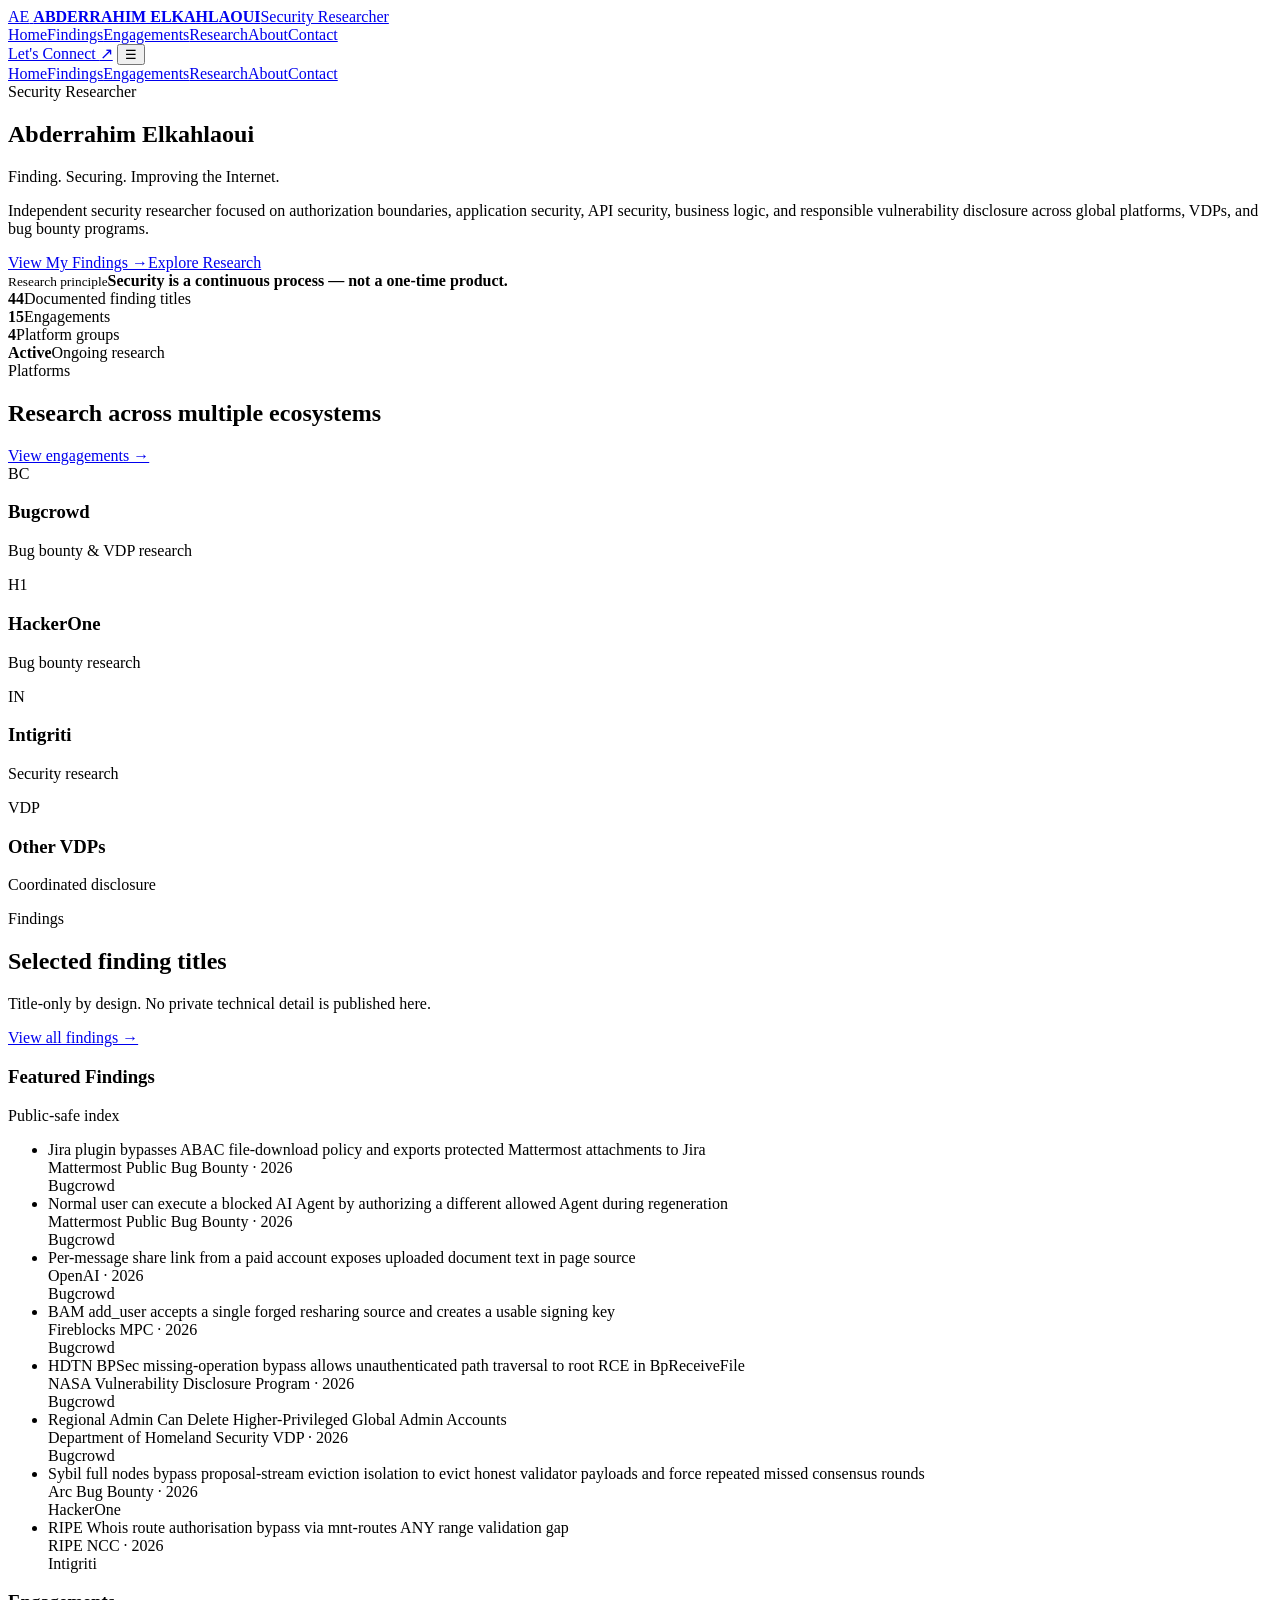
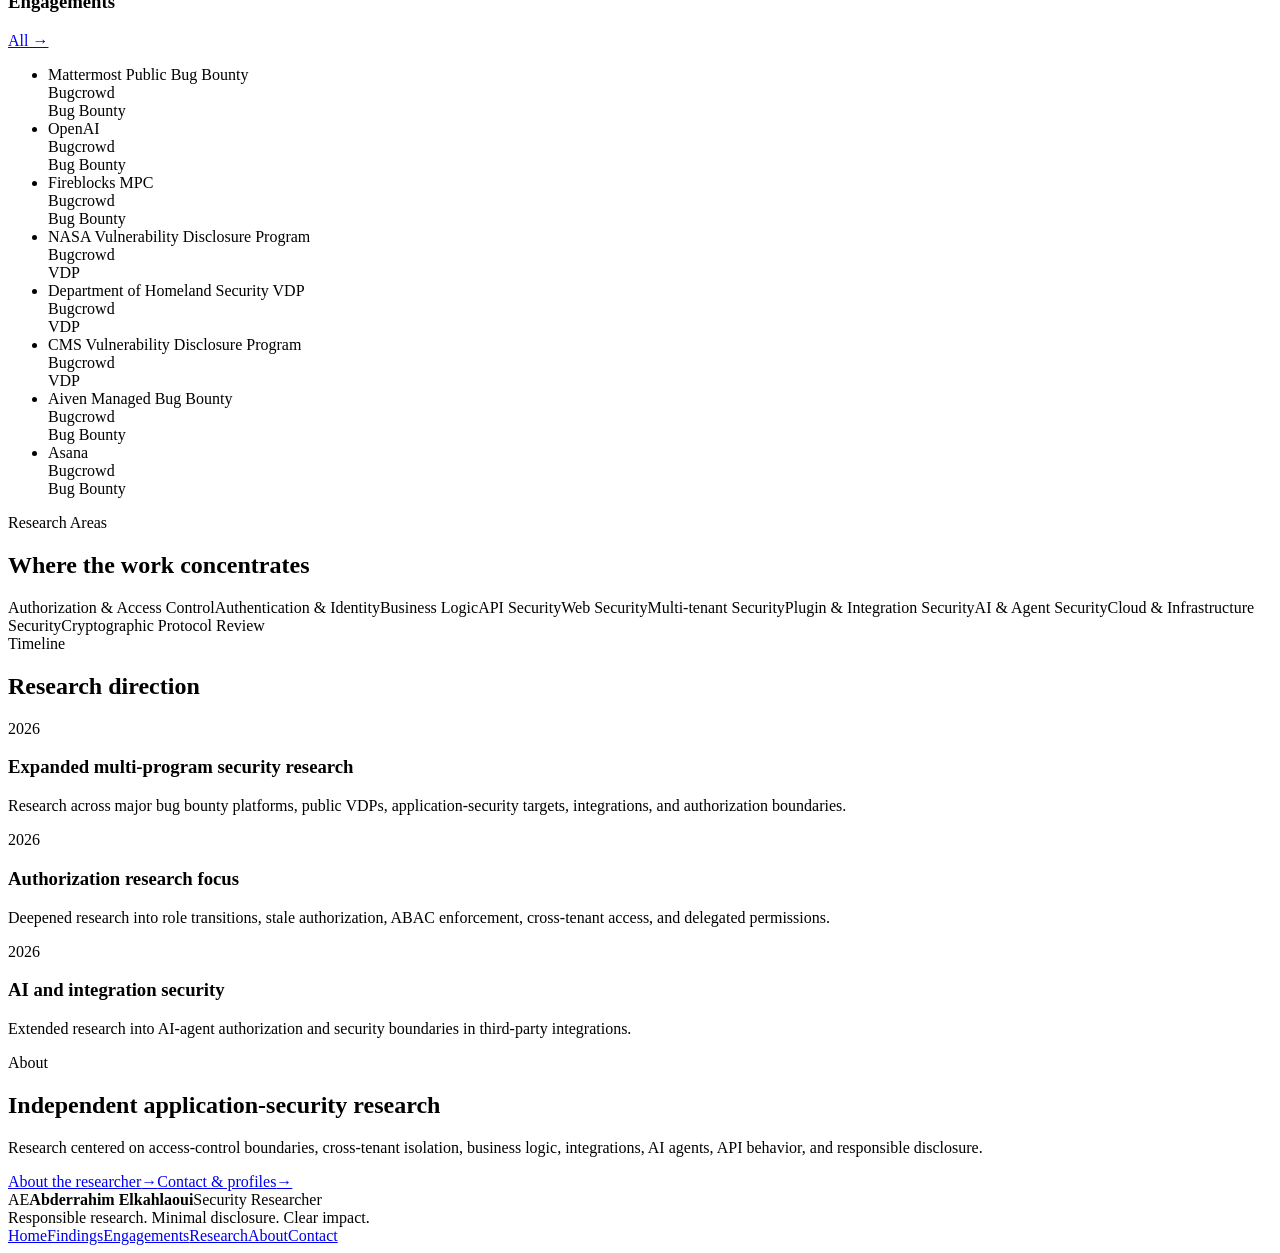
==== index.html @ 5dea3698 "Publish security researcher portfolio" ====
<!doctype html>
<html lang="en">
<head>
  <meta charset="utf-8">
  <meta name="viewport" content="width=device-width, initial-scale=1">
  <meta name="theme-color" content="#03080d">
  <meta name="description" content="Independent security researcher focused on authorization boundaries, application security, API security, business logic, and responsible vulnerability disclosure across global platforms, VDPs, and bug bounty programs.">
  <meta property="og:title" content="Abderrahim Elkahlaoui — Security Researcher">
  <meta property="og:description" content="Independent security researcher focused on authorization boundaries, application security, API security, business logic, and responsible vulnerability disclosure across global platforms, VDPs, and bug bounty programs.">
  <meta property="og:type" content="website">
  <title>Abderrahim Elkahlaoui — Security Researcher</title>
  <link rel="stylesheet" href="assets/styles.css">
  <link rel="canonical" href="https://elkahlaoui1982.github.io/">
  <meta property="og:url" content="https://elkahlaoui1982.github.io/">
</head>
<body data-page="home">
<header class="site-header">
  <div class="container nav-shell">
    <a class="brand" href="index.html" aria-label="Abderrahim Elkahlaoui home">
      <span class="brand-mark" aria-hidden="true">AE</span>
      <span class="brand-copy"><strong>ABDERRAHIM ELKAHLAOUI</strong><span>Security Researcher</span></span>
    </a>
    <nav class="desktop-nav" aria-label="Primary navigation"><a class="active" href="index.html">Home</a><a class="" href="findings.html">Findings</a><a class="" href="engagements.html">Engagements</a><a class="" href="research.html">Research</a><a class="" href="about.html">About</a><a class="" href="contact.html">Contact</a></nav>
    <a class="nav-cta" href="contact.html">Let's Connect <span aria-hidden="true">↗</span></a>
    <button class="menu-button" type="button" data-menu-button aria-label="Open navigation" aria-expanded="false">☰</button>
  </div>
  <nav class="mobile-nav" data-mobile-nav aria-label="Mobile navigation"><a class="active" href="index.html">Home</a><a class="" href="findings.html">Findings</a><a class="" href="engagements.html">Engagements</a><a class="" href="research.html">Research</a><a class="" href="about.html">About</a><a class="" href="contact.html">Contact</a></nav>
</header>
<main>
<section class="container hero">
  <div>
    <span class="eyebrow">Security Researcher</span>
    <h1>Abderrahim <span>Elkahlaoui</span></h1>
    <div class="hero-kicker">Finding. Securing. Improving the Internet.</div>
    <p class="hero-copy">Independent security researcher focused on authorization boundaries, application security, API security, business logic, and responsible vulnerability disclosure across global platforms, VDPs, and bug bounty programs.</p>
    <div class="hero-actions"><a class="button primary" href="findings.html">View My Findings →</a><a class="button ghost" href="research.html">Explore Research</a></div>
  </div>
  <div class="hero-visual" aria-hidden="true"><div class="orb"><div class="orb-grid"></div></div><div class="signal-card"><small>Research principle</small><strong>Security is a continuous process — not a one-time product.</strong></div></div>
</section>
<section class="container"><div class="stats"><div class="stat"><strong>44</strong><span>Documented finding titles</span></div><div class="stat"><strong>15</strong><span>Engagements</span></div><div class="stat"><strong>4</strong><span>Platform groups</span></div><div class="stat"><strong>Active</strong><span>Ongoing research</span></div></div></section>
<section class="container section"><div class="section-heading"><div><span class="eyebrow">Platforms</span><h2>Research across multiple ecosystems</h2></div><a class="section-link" href="engagements.html">View engagements →</a></div><div class="grid platform-grid"><article class="card"><div class="platform-icon">BC</div><h3>Bugcrowd</h3><p>Bug bounty &amp; VDP research</p></article><article class="card"><div class="platform-icon">H1</div><h3>HackerOne</h3><p>Bug bounty research</p></article><article class="card"><div class="platform-icon">IN</div><h3>Intigriti</h3><p>Security research</p></article><article class="card"><div class="platform-icon">VDP</div><h3>Other VDPs</h3><p>Coordinated disclosure</p></article></div></section>
<section class="container section"><div class="section-heading"><div><span class="eyebrow">Findings</span><h2>Selected finding titles</h2><p>Title-only by design. No private technical detail is published here.</p></div><a class="section-link" href="findings.html">View all findings →</a></div>
  <div class="panel-grid"><section class="panel"><div class="panel-header"><h3>Featured Findings</h3><span class="muted">Public-safe index</span></div><ul class="finding-list"><li class="finding-row">
      <span class="finding-dot" aria-hidden="true"></span>
      <div><div class="finding-title">Jira plugin bypasses ABAC file-download policy and exports protected Mattermost attachments to Jira</div><div class="finding-meta">Mattermost Public Bug Bounty · 2026</div></div>
      <span class="platform-pill">Bugcrowd</span>
    </li><li class="finding-row">
      <span class="finding-dot" aria-hidden="true"></span>
      <div><div class="finding-title">Normal user can execute a blocked AI Agent by authorizing a different allowed Agent during regeneration</div><div class="finding-meta">Mattermost Public Bug Bounty · 2026</div></div>
      <span class="platform-pill">Bugcrowd</span>
    </li><li class="finding-row">
      <span class="finding-dot" aria-hidden="true"></span>
      <div><div class="finding-title">Per-message share link from a paid account exposes uploaded document text in page source</div><div class="finding-meta">OpenAI · 2026</div></div>
      <span class="platform-pill">Bugcrowd</span>
    </li><li class="finding-row">
      <span class="finding-dot" aria-hidden="true"></span>
      <div><div class="finding-title">BAM add_user accepts a single forged resharing source and creates a usable signing key</div><div class="finding-meta">Fireblocks MPC · 2026</div></div>
      <span class="platform-pill">Bugcrowd</span>
    </li><li class="finding-row">
      <span class="finding-dot" aria-hidden="true"></span>
      <div><div class="finding-title">HDTN BPSec missing-operation bypass allows unauthenticated path traversal to root RCE in BpReceiveFile</div><div class="finding-meta">NASA Vulnerability Disclosure Program · 2026</div></div>
      <span class="platform-pill">Bugcrowd</span>
    </li><li class="finding-row">
      <span class="finding-dot" aria-hidden="true"></span>
      <div><div class="finding-title">Regional Admin Can Delete Higher-Privileged Global Admin Accounts</div><div class="finding-meta">Department of Homeland Security VDP · 2026</div></div>
      <span class="platform-pill">Bugcrowd</span>
    </li><li class="finding-row">
      <span class="finding-dot" aria-hidden="true"></span>
      <div><div class="finding-title">Sybil full nodes bypass proposal-stream eviction isolation to evict honest validator payloads and force repeated missed consensus rounds</div><div class="finding-meta">Arc Bug Bounty · 2026</div></div>
      <span class="platform-pill">HackerOne</span>
    </li><li class="finding-row">
      <span class="finding-dot" aria-hidden="true"></span>
      <div><div class="finding-title">RIPE Whois route authorisation bypass via mnt-routes ANY range validation gap</div><div class="finding-meta">RIPE NCC · 2026</div></div>
      <span class="platform-pill">Intigriti</span>
    </li></ul></section>
  <aside class="panel"><div class="panel-header"><h3>Engagements</h3><a class="section-link" href="engagements.html">All →</a></div><ul class="engagement-list"><li><div><div class="engagement-name">Mattermost Public Bug Bounty</div><div class="engagement-meta">Bugcrowd</div></div><span class="platform-pill">Bug Bounty</span></li><li><div><div class="engagement-name">OpenAI</div><div class="engagement-meta">Bugcrowd</div></div><span class="platform-pill">Bug Bounty</span></li><li><div><div class="engagement-name">Fireblocks MPC</div><div class="engagement-meta">Bugcrowd</div></div><span class="platform-pill">Bug Bounty</span></li><li><div><div class="engagement-name">NASA Vulnerability Disclosure Program</div><div class="engagement-meta">Bugcrowd</div></div><span class="platform-pill">VDP</span></li><li><div><div class="engagement-name">Department of Homeland Security VDP</div><div class="engagement-meta">Bugcrowd</div></div><span class="platform-pill">VDP</span></li><li><div><div class="engagement-name">CMS Vulnerability Disclosure Program</div><div class="engagement-meta">Bugcrowd</div></div><span class="platform-pill">VDP</span></li><li><div><div class="engagement-name">Aiven Managed Bug Bounty</div><div class="engagement-meta">Bugcrowd</div></div><span class="platform-pill">Bug Bounty</span></li><li><div><div class="engagement-name">Asana</div><div class="engagement-meta">Bugcrowd</div></div><span class="platform-pill">Bug Bounty</span></li></ul></aside></div>
</section>
<section class="container section"><div class="section-heading"><div><span class="eyebrow">Research Areas</span><h2>Where the work concentrates</h2></div></div><div class="tags"><span class="tag">Authorization &amp; Access Control</span><span class="tag">Authentication &amp; Identity</span><span class="tag">Business Logic</span><span class="tag">API Security</span><span class="tag">Web Security</span><span class="tag">Multi-tenant Security</span><span class="tag">Plugin &amp; Integration Security</span><span class="tag">AI &amp; Agent Security</span><span class="tag">Cloud &amp; Infrastructure Security</span><span class="tag">Cryptographic Protocol Review</span></div></section>
<section class="container section"><div class="section-heading"><div><span class="eyebrow">Timeline</span><h2>Research direction</h2></div></div><div class="timeline"><article class="card"><div class="year">2026</div><h3>Expanded multi-program security research</h3><p>Research across major bug bounty platforms, public VDPs, application-security targets, integrations, and authorization boundaries.</p></article><article class="card"><div class="year">2026</div><h3>Authorization research focus</h3><p>Deepened research into role transitions, stale authorization, ABAC enforcement, cross-tenant access, and delegated permissions.</p></article><article class="card"><div class="year">2026</div><h3>AI and integration security</h3><p>Extended research into AI-agent authorization and security boundaries in third-party integrations.</p></article></div></section>
<section class="container section"><div class="card contact-card"><div><span class="eyebrow">About</span><h2>Independent application-security research</h2><p class="muted">Research centered on access-control boundaries, cross-tenant isolation, business logic, integrations, AI agents, API behavior, and responsible disclosure.</p></div><div class="contact-links"><a class="contact-link" href="about.html"><span>About the researcher</span><span>→</span></a><a class="contact-link" href="contact.html"><span>Contact & profiles</span><span>→</span></a></div></div></section></main>
<footer class="site-footer">
  <div class="container footer-grid">
    <div>
      <div class="brand"><span class="brand-mark" aria-hidden="true">AE</span><span class="brand-copy"><strong>Abderrahim Elkahlaoui</strong><span>Security Researcher</span></span></div>
      <div class="footer-copy">Responsible research. Minimal disclosure. Clear impact.</div>
    </div>
    <nav class="footer-nav" aria-label="Footer navigation"><a href="index.html">Home</a><a href="findings.html">Findings</a><a href="engagements.html">Engagements</a><a href="research.html">Research</a><a href="about.html">About</a><a href="contact.html">Contact</a></nav>
  </div>
</footer><script src="assets/app.js" defer></script>
<script type="application/ld+json">
{
  "@context": "https://schema.org",
  "@type": "Person",
  "name": "Abderrahim Elkahlaoui",
  "jobTitle": "Security Researcher",
  "sameAs": [
    "https://github.com/Elkahlaoui1982"
  ],
  "knowsAbout": [
    "Authorization & Access Control",
    "Authentication & Identity",
    "Business Logic",
    "API Security",
    "Web Security",
    "Multi-tenant Security",
    "Plugin & Integration Security",
    "AI & Agent Security",
    "Cloud & Infrastructure Security",
    "Cryptographic Protocol Review"
  ]
}
</script>
</body>
</html>
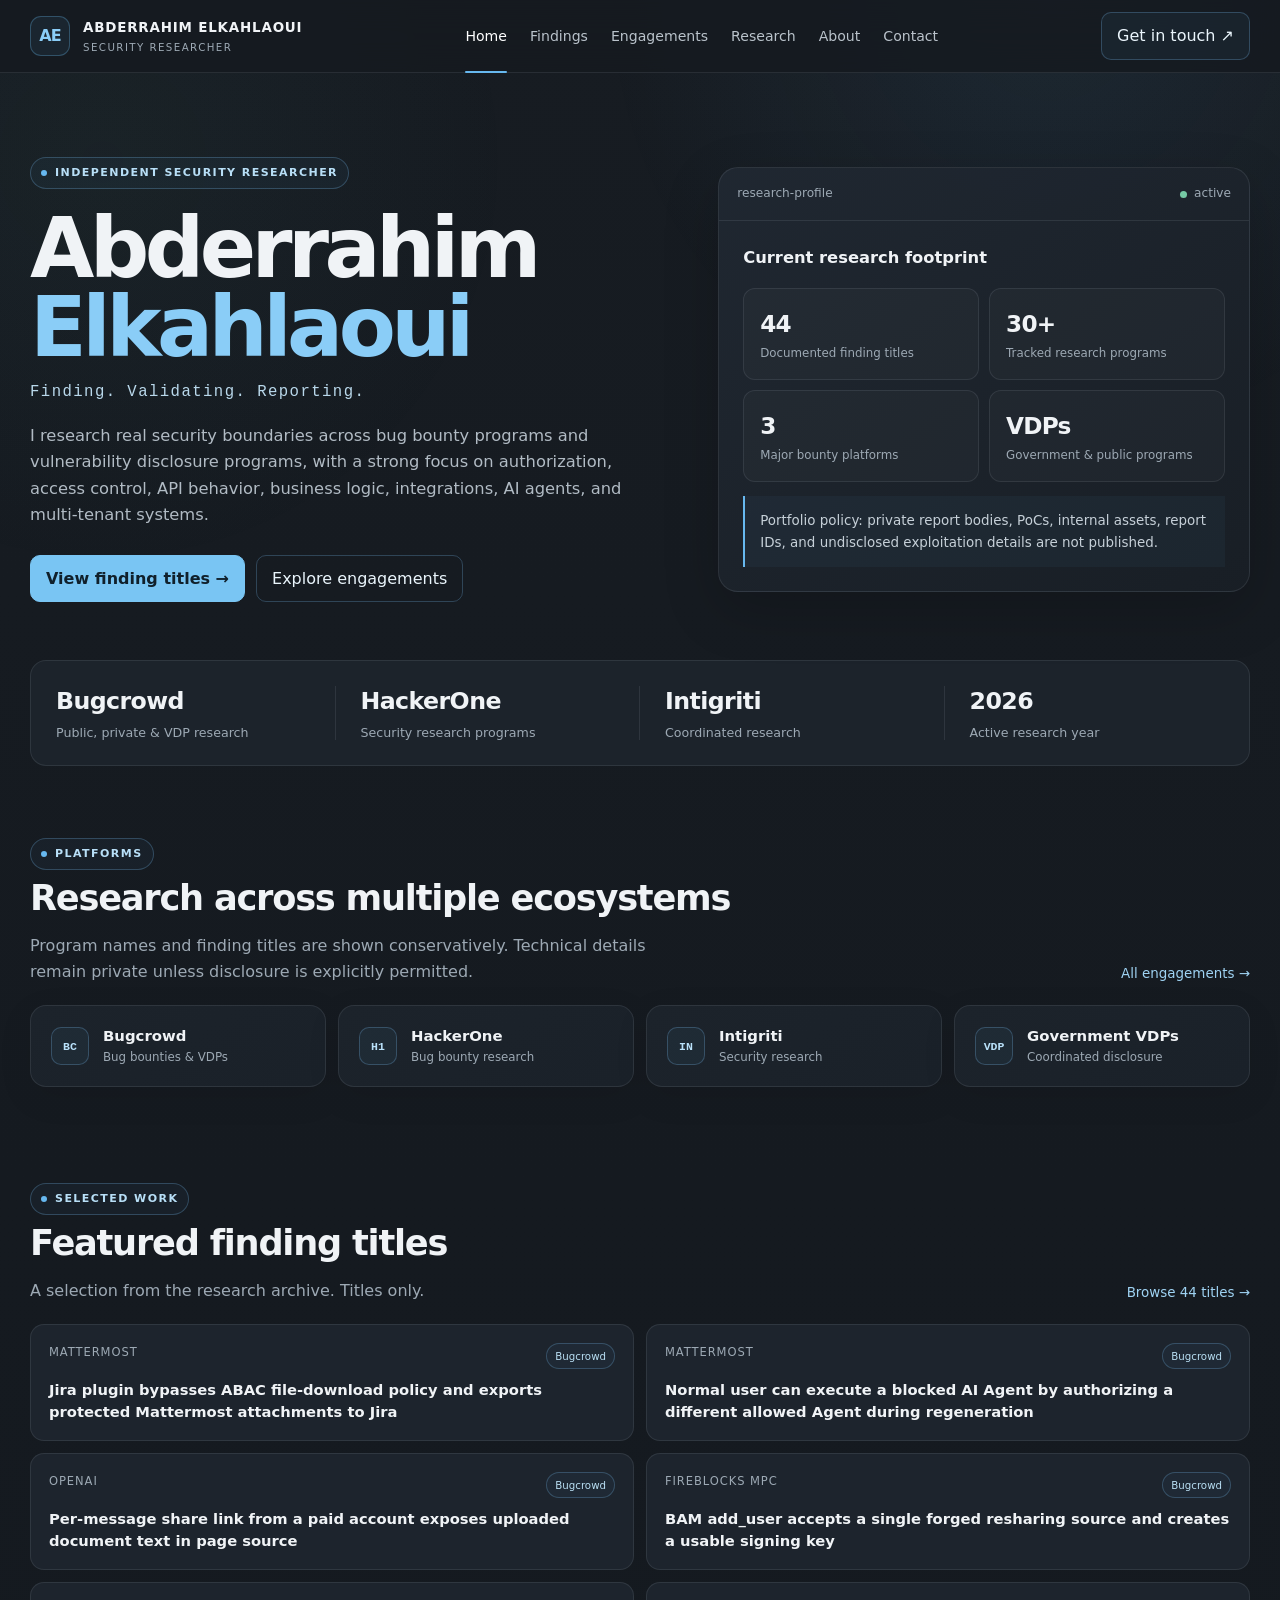
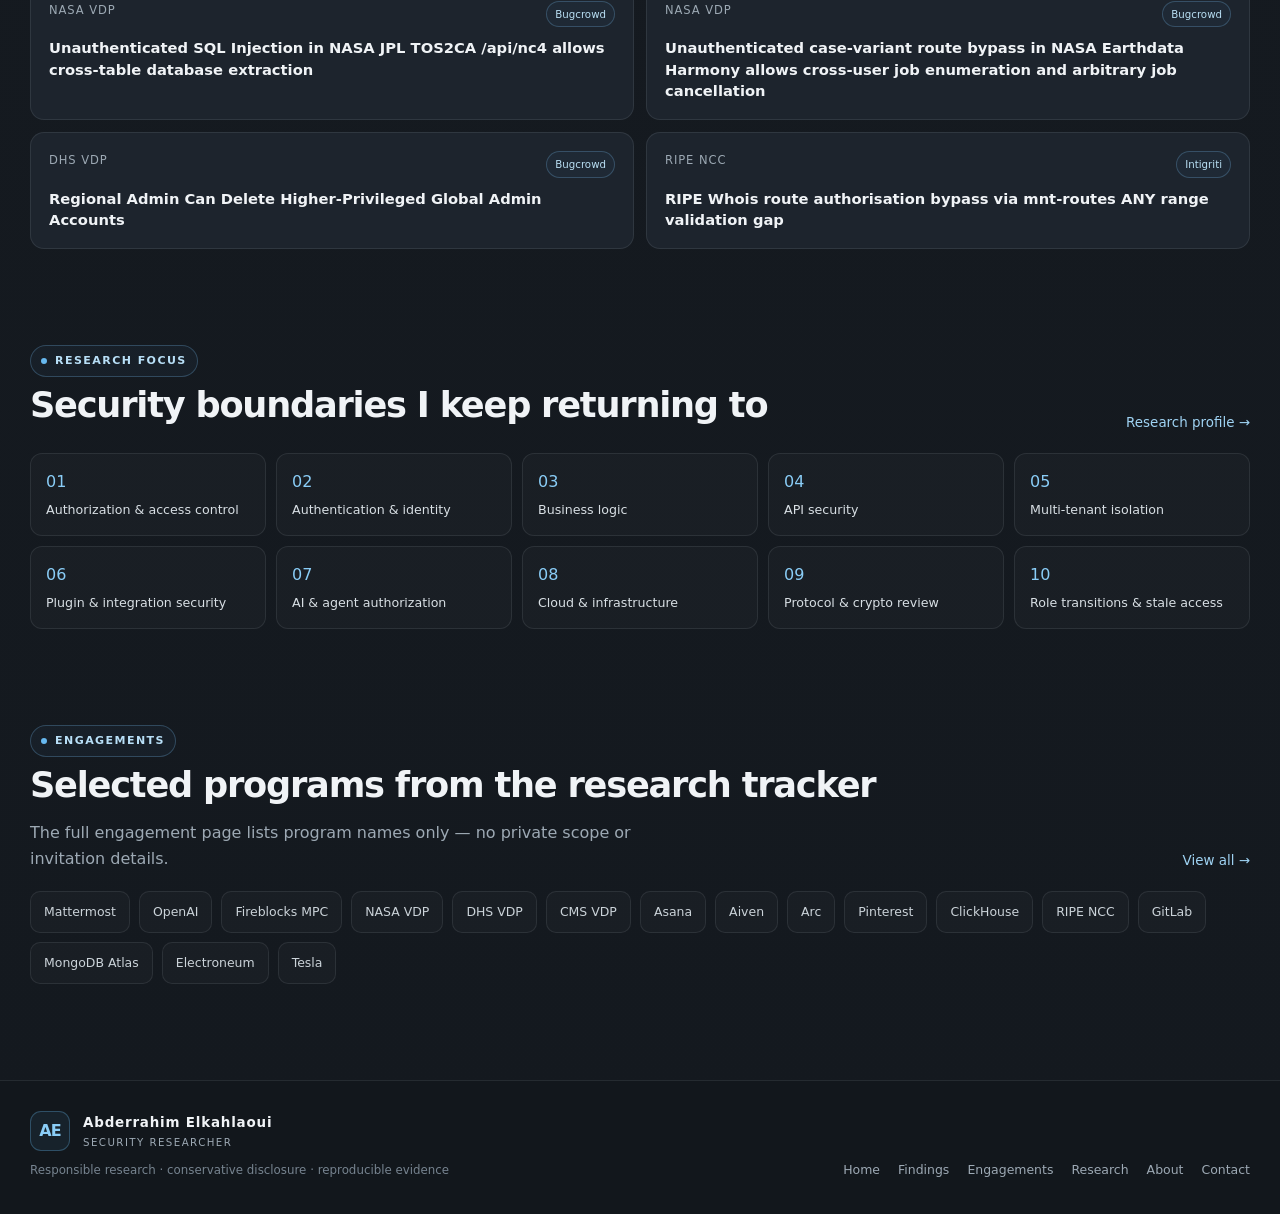
==== commit 49303ea0: "Rewrite homepage around verified research work" ====
--- a/index.html
+++ b/index.html
@@ -3,112 +3,89 @@
 <head>
   <meta charset="utf-8">
   <meta name="viewport" content="width=device-width, initial-scale=1">
-  <meta name="theme-color" content="#03080d">
-  <meta name="description" content="Independent security researcher focused on authorization boundaries, application security, API security, business logic, and responsible vulnerability disclosure across global platforms, VDPs, and bug bounty programs.">
+  <meta name="theme-color" content="#151a20">
+  <meta name="description" content="Abderrahim Elkahlaoui — independent security researcher focused on authorization, access control, application security, API security, business logic, integrations, and responsible disclosure.">
   <meta property="og:title" content="Abderrahim Elkahlaoui — Security Researcher">
-  <meta property="og:description" content="Independent security researcher focused on authorization boundaries, application security, API security, business logic, and responsible vulnerability disclosure across global platforms, VDPs, and bug bounty programs.">
+  <meta property="og:description" content="Independent security research across bug bounty programs, VDPs, authorization boundaries, APIs, integrations, and application security.">
   <meta property="og:type" content="website">
+  <meta property="og:url" content="https://elkahlaoui1982.github.io/">
+  <link rel="canonical" href="https://elkahlaoui1982.github.io/">
   <title>Abderrahim Elkahlaoui — Security Researcher</title>
   <link rel="stylesheet" href="assets/styles.css">
-  <link rel="canonical" href="https://elkahlaoui1982.github.io/">
-  <meta property="og:url" content="https://elkahlaoui1982.github.io/">
 </head>
 <body data-page="home">
 <header class="site-header">
   <div class="container nav-shell">
-    <a class="brand" href="index.html" aria-label="Abderrahim Elkahlaoui home">
-      <span class="brand-mark" aria-hidden="true">AE</span>
-      <span class="brand-copy"><strong>ABDERRAHIM ELKAHLAOUI</strong><span>Security Researcher</span></span>
-    </a>
-    <nav class="desktop-nav" aria-label="Primary navigation"><a class="active" href="index.html">Home</a><a class="" href="findings.html">Findings</a><a class="" href="engagements.html">Engagements</a><a class="" href="research.html">Research</a><a class="" href="about.html">About</a><a class="" href="contact.html">Contact</a></nav>
-    <a class="nav-cta" href="contact.html">Let's Connect <span aria-hidden="true">↗</span></a>
+    <a class="brand" href="index.html" aria-label="Abderrahim Elkahlaoui home"><span class="brand-mark" aria-hidden="true">AE</span><span class="brand-copy"><strong>ABDERRAHIM ELKAHLAOUI</strong><span>Security Researcher</span></span></a>
+    <nav class="desktop-nav" aria-label="Primary navigation"><a class="active" href="index.html">Home</a><a href="findings.html">Findings</a><a href="engagements.html">Engagements</a><a href="research.html">Research</a><a href="about.html">About</a><a href="contact.html">Contact</a></nav>
+    <a class="nav-cta" href="contact.html">Get in touch ↗</a>
     <button class="menu-button" type="button" data-menu-button aria-label="Open navigation" aria-expanded="false">☰</button>
   </div>
-  <nav class="mobile-nav" data-mobile-nav aria-label="Mobile navigation"><a class="active" href="index.html">Home</a><a class="" href="findings.html">Findings</a><a class="" href="engagements.html">Engagements</a><a class="" href="research.html">Research</a><a class="" href="about.html">About</a><a class="" href="contact.html">Contact</a></nav>
+  <nav class="mobile-nav" data-mobile-nav aria-label="Mobile navigation"><a class="active" href="index.html">Home</a><a href="findings.html">Findings</a><a href="engagements.html">Engagements</a><a href="research.html">Research</a><a href="about.html">About</a><a href="contact.html">Contact</a></nav>
 </header>
 <main>
 <section class="container hero">
   <div>
-    <span class="eyebrow">Security Researcher</span>
+    <span class="eyebrow">Independent Security Researcher</span>
     <h1>Abderrahim <span>Elkahlaoui</span></h1>
-    <div class="hero-kicker">Finding. Securing. Improving the Internet.</div>
-    <p class="hero-copy">Independent security researcher focused on authorization boundaries, application security, API security, business logic, and responsible vulnerability disclosure across global platforms, VDPs, and bug bounty programs.</p>
-    <div class="hero-actions"><a class="button primary" href="findings.html">View My Findings →</a><a class="button ghost" href="research.html">Explore Research</a></div>
+    <div class="hero-kicker">Finding. Validating. Reporting.</div>
+    <p class="hero-copy">I research real security boundaries across bug bounty programs and vulnerability disclosure programs, with a strong focus on authorization, access control, API behavior, business logic, integrations, AI agents, and multi-tenant systems.</p>
+    <div class="hero-actions"><a class="button primary" href="findings.html">View finding titles →</a><a class="button ghost" href="engagements.html">Explore engagements</a></div>
   </div>
-  <div class="hero-visual" aria-hidden="true"><div class="orb"><div class="orb-grid"></div></div><div class="signal-card"><small>Research principle</small><strong>Security is a continuous process — not a one-time product.</strong></div></div>
+  <aside class="research-console" aria-label="Research profile summary">
+    <div class="console-top"><span>research-profile</span><span class="console-status">active</span></div>
+    <div class="console-body">
+      <div class="console-title">Current research footprint</div>
+      <div class="console-grid">
+        <div class="console-item"><strong>44</strong><span>Documented finding titles</span></div>
+        <div class="console-item"><strong>30+</strong><span>Tracked research programs</span></div>
+        <div class="console-item"><strong>3</strong><span>Major bounty platforms</span></div>
+        <div class="console-item"><strong>VDPs</strong><span>Government & public programs</span></div>
+      </div>
+      <div class="console-note">Portfolio policy: private report bodies, PoCs, internal assets, report IDs, and undisclosed exploitation details are not published.</div>
+    </div>
+  </aside>
 </section>
-<section class="container"><div class="stats"><div class="stat"><strong>44</strong><span>Documented finding titles</span></div><div class="stat"><strong>15</strong><span>Engagements</span></div><div class="stat"><strong>4</strong><span>Platform groups</span></div><div class="stat"><strong>Active</strong><span>Ongoing research</span></div></div></section>
-<section class="container section"><div class="section-heading"><div><span class="eyebrow">Platforms</span><h2>Research across multiple ecosystems</h2></div><a class="section-link" href="engagements.html">View engagements →</a></div><div class="grid platform-grid"><article class="card"><div class="platform-icon">BC</div><h3>Bugcrowd</h3><p>Bug bounty &amp; VDP research</p></article><article class="card"><div class="platform-icon">H1</div><h3>HackerOne</h3><p>Bug bounty research</p></article><article class="card"><div class="platform-icon">IN</div><h3>Intigriti</h3><p>Security research</p></article><article class="card"><div class="platform-icon">VDP</div><h3>Other VDPs</h3><p>Coordinated disclosure</p></article></div></section>
-<section class="container section"><div class="section-heading"><div><span class="eyebrow">Findings</span><h2>Selected finding titles</h2><p>Title-only by design. No private technical detail is published here.</p></div><a class="section-link" href="findings.html">View all findings →</a></div>
-  <div class="panel-grid"><section class="panel"><div class="panel-header"><h3>Featured Findings</h3><span class="muted">Public-safe index</span></div><ul class="finding-list"><li class="finding-row">
-      <span class="finding-dot" aria-hidden="true"></span>
-      <div><div class="finding-title">Jira plugin bypasses ABAC file-download policy and exports protected Mattermost attachments to Jira</div><div class="finding-meta">Mattermost Public Bug Bounty · 2026</div></div>
-      <span class="platform-pill">Bugcrowd</span>
-    </li><li class="finding-row">
-      <span class="finding-dot" aria-hidden="true"></span>
-      <div><div class="finding-title">Normal user can execute a blocked AI Agent by authorizing a different allowed Agent during regeneration</div><div class="finding-meta">Mattermost Public Bug Bounty · 2026</div></div>
-      <span class="platform-pill">Bugcrowd</span>
-    </li><li class="finding-row">
-      <span class="finding-dot" aria-hidden="true"></span>
-      <div><div class="finding-title">Per-message share link from a paid account exposes uploaded document text in page source</div><div class="finding-meta">OpenAI · 2026</div></div>
-      <span class="platform-pill">Bugcrowd</span>
-    </li><li class="finding-row">
-      <span class="finding-dot" aria-hidden="true"></span>
-      <div><div class="finding-title">BAM add_user accepts a single forged resharing source and creates a usable signing key</div><div class="finding-meta">Fireblocks MPC · 2026</div></div>
-      <span class="platform-pill">Bugcrowd</span>
-    </li><li class="finding-row">
-      <span class="finding-dot" aria-hidden="true"></span>
-      <div><div class="finding-title">HDTN BPSec missing-operation bypass allows unauthenticated path traversal to root RCE in BpReceiveFile</div><div class="finding-meta">NASA Vulnerability Disclosure Program · 2026</div></div>
-      <span class="platform-pill">Bugcrowd</span>
-    </li><li class="finding-row">
-      <span class="finding-dot" aria-hidden="true"></span>
-      <div><div class="finding-title">Regional Admin Can Delete Higher-Privileged Global Admin Accounts</div><div class="finding-meta">Department of Homeland Security VDP · 2026</div></div>
-      <span class="platform-pill">Bugcrowd</span>
-    </li><li class="finding-row">
-      <span class="finding-dot" aria-hidden="true"></span>
-      <div><div class="finding-title">Sybil full nodes bypass proposal-stream eviction isolation to evict honest validator payloads and force repeated missed consensus rounds</div><div class="finding-meta">Arc Bug Bounty · 2026</div></div>
-      <span class="platform-pill">HackerOne</span>
-    </li><li class="finding-row">
-      <span class="finding-dot" aria-hidden="true"></span>
-      <div><div class="finding-title">RIPE Whois route authorisation bypass via mnt-routes ANY range validation gap</div><div class="finding-meta">RIPE NCC · 2026</div></div>
-      <span class="platform-pill">Intigriti</span>
-    </li></ul></section>
-  <aside class="panel"><div class="panel-header"><h3>Engagements</h3><a class="section-link" href="engagements.html">All →</a></div><ul class="engagement-list"><li><div><div class="engagement-name">Mattermost Public Bug Bounty</div><div class="engagement-meta">Bugcrowd</div></div><span class="platform-pill">Bug Bounty</span></li><li><div><div class="engagement-name">OpenAI</div><div class="engagement-meta">Bugcrowd</div></div><span class="platform-pill">Bug Bounty</span></li><li><div><div class="engagement-name">Fireblocks MPC</div><div class="engagement-meta">Bugcrowd</div></div><span class="platform-pill">Bug Bounty</span></li><li><div><div class="engagement-name">NASA Vulnerability Disclosure Program</div><div class="engagement-meta">Bugcrowd</div></div><span class="platform-pill">VDP</span></li><li><div><div class="engagement-name">Department of Homeland Security VDP</div><div class="engagement-meta">Bugcrowd</div></div><span class="platform-pill">VDP</span></li><li><div><div class="engagement-name">CMS Vulnerability Disclosure Program</div><div class="engagement-meta">Bugcrowd</div></div><span class="platform-pill">VDP</span></li><li><div><div class="engagement-name">Aiven Managed Bug Bounty</div><div class="engagement-meta">Bugcrowd</div></div><span class="platform-pill">Bug Bounty</span></li><li><div><div class="engagement-name">Asana</div><div class="engagement-meta">Bugcrowd</div></div><span class="platform-pill">Bug Bounty</span></li></ul></aside></div>
+
+<section class="container"><div class="stats"><div class="stat"><strong>Bugcrowd</strong><span>Public, private & VDP research</span></div><div class="stat"><strong>HackerOne</strong><span>Security research programs</span></div><div class="stat"><strong>Intigriti</strong><span>Coordinated research</span></div><div class="stat"><strong>2026</strong><span>Active research year</span></div></div></section>
+
+<section class="container section">
+  <div class="section-heading"><div><span class="eyebrow">Platforms</span><h2>Research across multiple ecosystems</h2><p>Program names and finding titles are shown conservatively. Technical details remain private unless disclosure is explicitly permitted.</p></div><a class="section-link" href="engagements.html">All engagements →</a></div>
+  <div class="platform-strip">
+    <div class="platform-card"><div class="platform-mark">BC</div><div><strong>Bugcrowd</strong><span>Bug bounties & VDPs</span></div></div>
+    <div class="platform-card"><div class="platform-mark">H1</div><div><strong>HackerOne</strong><span>Bug bounty research</span></div></div>
+    <div class="platform-card"><div class="platform-mark">IN</div><div><strong>Intigriti</strong><span>Security research</span></div></div>
+    <div class="platform-card"><div class="platform-mark">VDP</div><div><strong>Government VDPs</strong><span>Coordinated disclosure</span></div></div>
+  </div>
 </section>
-<section class="container section"><div class="section-heading"><div><span class="eyebrow">Research Areas</span><h2>Where the work concentrates</h2></div></div><div class="tags"><span class="tag">Authorization &amp; Access Control</span><span class="tag">Authentication &amp; Identity</span><span class="tag">Business Logic</span><span class="tag">API Security</span><span class="tag">Web Security</span><span class="tag">Multi-tenant Security</span><span class="tag">Plugin &amp; Integration Security</span><span class="tag">AI &amp; Agent Security</span><span class="tag">Cloud &amp; Infrastructure Security</span><span class="tag">Cryptographic Protocol Review</span></div></section>
-<section class="container section"><div class="section-heading"><div><span class="eyebrow">Timeline</span><h2>Research direction</h2></div></div><div class="timeline"><article class="card"><div class="year">2026</div><h3>Expanded multi-program security research</h3><p>Research across major bug bounty platforms, public VDPs, application-security targets, integrations, and authorization boundaries.</p></article><article class="card"><div class="year">2026</div><h3>Authorization research focus</h3><p>Deepened research into role transitions, stale authorization, ABAC enforcement, cross-tenant access, and delegated permissions.</p></article><article class="card"><div class="year">2026</div><h3>AI and integration security</h3><p>Extended research into AI-agent authorization and security boundaries in third-party integrations.</p></article></div></section>
-<section class="container section"><div class="card contact-card"><div><span class="eyebrow">About</span><h2>Independent application-security research</h2><p class="muted">Research centered on access-control boundaries, cross-tenant isolation, business logic, integrations, AI agents, API behavior, and responsible disclosure.</p></div><div class="contact-links"><a class="contact-link" href="about.html"><span>About the researcher</span><span>→</span></a><a class="contact-link" href="contact.html"><span>Contact & profiles</span><span>→</span></a></div></div></section></main>
-<footer class="site-footer">
-  <div class="container footer-grid">
-    <div>
-      <div class="brand"><span class="brand-mark" aria-hidden="true">AE</span><span class="brand-copy"><strong>Abderrahim Elkahlaoui</strong><span>Security Researcher</span></span></div>
-      <div class="footer-copy">Responsible research. Minimal disclosure. Clear impact.</div>
-    </div>
-    <nav class="footer-nav" aria-label="Footer navigation"><a href="index.html">Home</a><a href="findings.html">Findings</a><a href="engagements.html">Engagements</a><a href="research.html">Research</a><a href="about.html">About</a><a href="contact.html">Contact</a></nav>
+
+<section class="container section">
+  <div class="section-heading"><div><span class="eyebrow">Selected work</span><h2>Featured finding titles</h2><p>A selection from the research archive. Titles only.</p></div><a class="section-link" href="findings.html">Browse 44 titles →</a></div>
+  <div class="feature-grid">
+    <article class="feature-card"><div class="feature-top"><span class="feature-program">Mattermost</span><span class="platform-pill">Bugcrowd</span></div><div class="feature-title">Jira plugin bypasses ABAC file-download policy and exports protected Mattermost attachments to Jira</div></article>
+    <article class="feature-card"><div class="feature-top"><span class="feature-program">Mattermost</span><span class="platform-pill">Bugcrowd</span></div><div class="feature-title">Normal user can execute a blocked AI Agent by authorizing a different allowed Agent during regeneration</div></article>
+    <article class="feature-card"><div class="feature-top"><span class="feature-program">OpenAI</span><span class="platform-pill">Bugcrowd</span></div><div class="feature-title">Per-message share link from a paid account exposes uploaded document text in page source</div></article>
+    <article class="feature-card"><div class="feature-top"><span class="feature-program">Fireblocks MPC</span><span class="platform-pill">Bugcrowd</span></div><div class="feature-title">BAM add_user accepts a single forged resharing source and creates a usable signing key</div></article>
+    <article class="feature-card"><div class="feature-top"><span class="feature-program">NASA VDP</span><span class="platform-pill">Bugcrowd</span></div><div class="feature-title">Unauthenticated SQL Injection in NASA JPL TOS2CA /api/nc4 allows cross-table database extraction</div></article>
+    <article class="feature-card"><div class="feature-top"><span class="feature-program">NASA VDP</span><span class="platform-pill">Bugcrowd</span></div><div class="feature-title">Unauthenticated case-variant route bypass in NASA Earthdata Harmony allows cross-user job enumeration and arbitrary job cancellation</div></article>
+    <article class="feature-card"><div class="feature-top"><span class="feature-program">DHS VDP</span><span class="platform-pill">Bugcrowd</span></div><div class="feature-title">Regional Admin Can Delete Higher-Privileged Global Admin Accounts</div></article>
+    <article class="feature-card"><div class="feature-top"><span class="feature-program">RIPE NCC</span><span class="platform-pill">Intigriti</span></div><div class="feature-title">RIPE Whois route authorisation bypass via mnt-routes ANY range validation gap</div></article>
   </div>
-</footer><script src="assets/app.js" defer></script>
-<script type="application/ld+json">
-{
-  "@context": "https://schema.org",
-  "@type": "Person",
-  "name": "Abderrahim Elkahlaoui",
-  "jobTitle": "Security Researcher",
-  "sameAs": [
-    "https://github.com/Elkahlaoui1982"
-  ],
-  "knowsAbout": [
-    "Authorization & Access Control",
-    "Authentication & Identity",
-    "Business Logic",
-    "API Security",
-    "Web Security",
-    "Multi-tenant Security",
-    "Plugin & Integration Security",
-    "AI & Agent Security",
-    "Cloud & Infrastructure Security",
-    "Cryptographic Protocol Review"
-  ]
-}
-</script>
-</body>
-</html>+</section>
+
+<section class="container section">
+  <div class="section-heading"><div><span class="eyebrow">Research focus</span><h2>Security boundaries I keep returning to</h2></div><a class="section-link" href="research.html">Research profile →</a></div>
+  <div class="focus-grid">
+    <div class="focus-item"><span>01</span>Authorization & access control</div><div class="focus-item"><span>02</span>Authentication & identity</div><div class="focus-item"><span>03</span>Business logic</div><div class="focus-item"><span>04</span>API security</div><div class="focus-item"><span>05</span>Multi-tenant isolation</div><div class="focus-item"><span>06</span>Plugin & integration security</div><div class="focus-item"><span>07</span>AI & agent authorization</div><div class="focus-item"><span>08</span>Cloud & infrastructure</div><div class="focus-item"><span>09</span>Protocol & crypto review</div><div class="focus-item"><span>10</span>Role transitions & stale access</div>
+  </div>
+</section>
+
+<section class="container section">
+  <div class="section-heading"><div><span class="eyebrow">Engagements</span><h2>Selected programs from the research tracker</h2><p>The full engagement page lists program names only — no private scope or invitation details.</p></div><a class="section-link" href="engagements.html">View all →</a></div>
+  <div class="engagement-cloud"><span class="engagement-chip">Mattermost</span><span class="engagement-chip">OpenAI</span><span class="engagement-chip">Fireblocks MPC</span><span class="engagement-chip">NASA VDP</span><span class="engagement-chip">DHS VDP</span><span class="engagement-chip">CMS VDP</span><span class="engagement-chip">Asana</span><span class="engagement-chip">Aiven</span><span class="engagement-chip">Arc</span><span class="engagement-chip">Pinterest</span><span class="engagement-chip">ClickHouse</span><span class="engagement-chip">RIPE NCC</span><span class="engagement-chip">GitLab</span><span class="engagement-chip">MongoDB Atlas</span><span class="engagement-chip">Electroneum</span><span class="engagement-chip">Tesla</span></div>
+</section>
+</main>
+<footer class="site-footer"><div class="container footer-grid"><div><div class="brand"><span class="brand-mark">AE</span><span class="brand-copy"><strong>Abderrahim Elkahlaoui</strong><span>Security Researcher</span></span></div><div class="footer-copy">Responsible research · conservative disclosure · reproducible evidence</div></div><nav class="footer-nav" aria-label="Footer navigation"><a href="index.html">Home</a><a href="findings.html">Findings</a><a href="engagements.html">Engagements</a><a href="research.html">Research</a><a href="about.html">About</a><a href="contact.html">Contact</a></nav></div></footer>
+<script src="assets/app.js" defer></script>
+<script type="application/ld+json">{"@context":"https://schema.org","@type":"Person","name":"Abderrahim Elkahlaoui","jobTitle":"Security Researcher","url":"https://elkahlaoui1982.github.io/","sameAs":["https://github.com/Elkahlaoui1982"],"knowsAbout":["Authorization","Access Control","Application Security","API Security","Business Logic","Multi-tenant Security","AI Agent Security","Security Research"]}</script>
+</body></html>
--- a/assets/styles.css
+++ b/assets/styles.css
@@ -0,0 +1 @@
+:root{--bg:#151a20;--bg-2:#181e25;--surface:#1c232b;--surface-2:#202832;--surface-3:#252e38;--line:rgba(233,240,246,.09);--line-strong:rgba(116,181,230,.28);--text:#f0f3f6;--muted:#9da9b4;--muted-2:#778490;--blue:#67b8ef;--blue-2:#8acdf7;--teal:#68c9c0;--amber:#d9ad63;--max:1220px;--radius:16px;--shadow:0 18px 55px rgba(0,0,0,.18)}*{box-sizing:border-box}html{scroll-behavior:smooth}body{margin:0;color:var(--text);background:linear-gradient(180deg,#171c22 0,#151a20 42%,#14191f 100%);font-family:Inter,ui-sans-serif,system-ui,-apple-system,BlinkMacSystemFont,"Segoe UI",sans-serif;line-height:1.6;-webkit-font-smoothing:antialiased}body:before{content:"";position:fixed;inset:0;pointer-events:none;background:radial-gradient(circle at 82% 0%,rgba(103,184,239,.08),transparent 28rem),radial-gradient(circle at 8% 18%,rgba(104,201,192,.04),transparent 26rem);z-index:-1}a{color:inherit;text-decoration:none}button,input,select{font:inherit}button,a,input,select{outline:none}button:focus-visible,a:focus-visible,input:focus-visible,select:focus-visible{box-shadow:0 0 0 3px rgba(103,184,239,.2);border-color:var(--blue)!important}.container{width:min(calc(100% - 40px),var(--max));margin-inline:auto}.site-header{position:sticky;top:0;z-index:50;border-bottom:1px solid var(--line);background:rgba(21,26,32,.86);backdrop-filter:blur(18px)}.nav-shell{min-height:72px;display:flex;align-items:center;justify-content:space-between;gap:24px}.brand{display:flex;align-items:center;gap:13px;min-width:max-content}.brand-mark{width:40px;height:40px;border:1px solid rgba(103,184,239,.3);border-radius:11px;display:grid;place-items:center;color:var(--blue-2);font-weight:850;letter-spacing:-.06em;background:rgba(103,184,239,.07)}.brand-copy strong{display:block;font-size:.84rem;letter-spacing:.06em}.brand-copy span{display:block;color:var(--muted);font-size:.64rem;letter-spacing:.14em;text-transform:uppercase}.desktop-nav{display:flex;align-items:center;gap:23px;color:#bac3cb;font-size:.88rem}.desktop-nav a{padding:8px 0;position:relative}.desktop-nav a:hover,.desktop-nav a.active{color:#fff}.desktop-nav a.active:after{content:"";position:absolute;left:0;right:0;bottom:-18px;height:2px;background:var(--blue);border-radius:2px}.nav-cta,.button{border:1px solid var(--line-strong);border-radius:10px;padding:10px 15px;background:rgba(103,184,239,.06);color:#eaf5fc;display:inline-flex;align-items:center;justify-content:center;gap:8px;transition:.18s ease}.nav-cta:hover,.button:hover{transform:translateY(-1px);background:rgba(103,184,239,.1);border-color:rgba(103,184,239,.46)}.button.primary{color:#10202b;background:#79c5f3;border-color:#79c5f3;font-weight:800}.button.ghost{background:transparent}.menu-button{display:none;width:44px;height:44px;border:1px solid var(--line);border-radius:10px;color:var(--text);background:var(--surface)}.mobile-nav{display:none;border-top:1px solid var(--line);padding:12px 18px 18px}.mobile-nav[data-open]{display:grid;gap:6px}.mobile-nav a{padding:11px 12px;color:#c4ccd2;border-radius:9px}.mobile-nav a:hover{background:rgba(255,255,255,.035);color:#fff}.hero{display:grid;grid-template-columns:1.08fr .92fr;gap:64px;align-items:center;padding-block:84px 48px}.eyebrow{display:inline-flex;align-items:center;gap:8px;color:#b8dff7;border:1px solid var(--line-strong);background:rgba(103,184,239,.045);border-radius:999px;padding:6px 10px;text-transform:uppercase;font-size:.69rem;letter-spacing:.13em;font-weight:800}.eyebrow:before{content:"";width:6px;height:6px;border-radius:50%;background:var(--blue)}h1,h2,h3,p{margin-top:0}.hero h1{margin:20px 0 12px;font-size:clamp(3.2rem,6.5vw,5.8rem);line-height:.95;letter-spacing:-.055em}.hero h1 span{display:block;color:var(--blue-2)}.hero-kicker{color:#b9d8eb;font:500 .98rem/1.7 ui-monospace,SFMono-Regular,Menlo,monospace;letter-spacing:.09em}.hero-copy{color:#b1bbc4;max-width:650px;font-size:1.02rem;margin:18px 0 27px}.hero-actions{display:flex;flex-wrap:wrap;gap:11px}.research-console{border:1px solid var(--line);border-radius:20px;background:linear-gradient(145deg,rgba(32,40,50,.98),rgba(25,31,38,.98));box-shadow:var(--shadow);overflow:hidden}.console-top{padding:16px 18px;border-bottom:1px solid var(--line);display:flex;justify-content:space-between;align-items:center;color:var(--muted);font-size:.76rem}.console-status{display:flex;align-items:center;gap:7px}.console-status:before{content:"";width:7px;height:7px;border-radius:50%;background:#75c9a4}.console-body{padding:24px}.console-title{font-size:1.02rem;font-weight:750;margin-bottom:17px}.console-grid{display:grid;grid-template-columns:1fr 1fr;gap:10px}.console-item{padding:16px;border:1px solid var(--line);border-radius:12px;background:rgba(255,255,255,.025)}.console-item strong{display:block;font-size:1.45rem;letter-spacing:-.035em}.console-item span{display:block;color:var(--muted);font-size:.74rem;margin-top:2px}.console-note{margin-top:14px;padding:14px 15px;border-left:2px solid var(--blue);background:rgba(103,184,239,.045);color:#c6d0d8;font-size:.84rem}.stats{display:grid;grid-template-columns:repeat(4,1fr);border:1px solid var(--line);background:var(--surface);border-radius:var(--radius);overflow:hidden;margin:10px 0 24px}.stat{padding:22px 25px;position:relative}.stat:not(:last-child):after{content:"";position:absolute;top:24%;right:0;width:1px;height:52%;background:var(--line)}.stat strong{font-size:1.48rem;letter-spacing:-.025em}.stat span{display:block;color:var(--muted);font-size:.79rem;margin-top:2px}.section{padding-block:48px}.section-heading{display:flex;justify-content:space-between;gap:24px;align-items:end;margin-bottom:20px}.section-heading h2{margin:0;font-size:clamp(1.6rem,3vw,2.2rem);letter-spacing:-.035em}.section-heading p{max-width:650px;color:var(--muted);margin:7px 0 0}.section-link{color:#9fd3f3;white-space:nowrap;font-size:.84rem}.grid{display:grid;gap:14px}.platform-grid{grid-template-columns:repeat(4,1fr)}.platform-strip{display:grid;grid-template-columns:repeat(4,1fr);gap:12px}.platform-card,.card,.panel{border:1px solid var(--line);border-radius:var(--radius);background:linear-gradient(145deg,var(--surface),#1a2129);box-shadow:0 10px 35px rgba(0,0,0,.08)}.platform-card{padding:19px 20px;display:flex;align-items:center;gap:14px}.platform-mark{width:38px;height:38px;border-radius:10px;display:grid;place-items:center;border:1px solid var(--line-strong);color:#b9e1fa;background:rgba(103,184,239,.05);font:800 .72rem ui-monospace,monospace}.platform-card strong{display:block;font-size:.93rem}.platform-card span{display:block;color:var(--muted);font-size:.74rem}.card{padding:22px}.card h3{margin:0 0 7px;font-size:1.02rem}.card p{margin:0;color:var(--muted);font-size:.85rem}.feature-grid{display:grid;grid-template-columns:repeat(2,1fr);gap:12px}.feature-card{border:1px solid var(--line);background:rgba(30,38,47,.9);border-radius:14px;padding:18px}.feature-top{display:flex;justify-content:space-between;gap:10px;margin-bottom:10px}.feature-program{font-size:.72rem;color:var(--muted);text-transform:uppercase;letter-spacing:.08em}.feature-title{font-size:.92rem;font-weight:720;line-height:1.45}.platform-pill{border:1px solid var(--line-strong);color:#b9dff4;border-radius:999px;padding:4px 8px;font-size:.64rem;white-space:nowrap;background:rgba(103,184,239,.04)}.focus-grid{display:grid;grid-template-columns:repeat(5,1fr);gap:10px}.focus-item{border:1px solid var(--line);border-radius:12px;padding:15px;background:rgba(255,255,255,.022);color:#d8dfe4;font-size:.79rem}.focus-item span{display:block;color:var(--blue-2);font-size:1rem;margin-bottom:5px}.engagement-cloud{display:flex;flex-wrap:wrap;gap:9px}.engagement-chip{border:1px solid var(--line);background:rgba(255,255,255,.025);border-radius:10px;padding:10px 13px;color:#cbd3d9;font-size:.78rem}.panel-grid{display:grid;grid-template-columns:1.35fr .8fr;gap:14px}.panel{overflow:hidden}.panel-header{padding:17px 19px;border-bottom:1px solid var(--line);display:flex;align-items:center;justify-content:space-between;gap:12px}.panel-header h2,.panel-header h3{margin:0;font-size:1.03rem}.finding-list{list-style:none;padding:0;margin:0}.finding-row{display:grid;grid-template-columns:auto 1fr auto;gap:13px;align-items:center;padding:16px 19px;border-bottom:1px solid var(--line);transition:background .16s}.finding-row:last-child{border-bottom:0}.finding-row:hover{background:rgba(255,255,255,.022)}.finding-dot{width:5px;height:34px;border-radius:8px;background:var(--blue)}.finding-title{font-size:.89rem;font-weight:700;line-height:1.45}.finding-meta{color:var(--muted);font-size:.71rem;margin-top:4px}.engagement-list{list-style:none;margin:0;padding:0}.engagement-list li{display:flex;align-items:center;justify-content:space-between;gap:16px;padding:14px 18px;border-bottom:1px solid var(--line)}.engagement-list li:last-child{border:0}.engagement-name{font-size:.86rem;font-weight:700}.engagement-meta{color:var(--muted);font-size:.71rem}.tags{display:flex;flex-wrap:wrap;gap:9px}.tag{border:1px solid var(--line);border-radius:999px;padding:8px 11px;color:#c8d1d8;background:rgba(255,255,255,.025);font-size:.78rem}.timeline{display:grid;grid-template-columns:repeat(3,1fr);gap:14px}.timeline .year,.mono{color:#9dcfec;font:700 .76rem ui-monospace,monospace;letter-spacing:.08em}.timeline h3{margin:8px 0 7px}.timeline p{color:var(--muted);font-size:.86rem}.page-hero{padding:68px 0 36px}.page-hero h1{font-size:clamp(2.6rem,5.5vw,4.6rem);line-height:1;letter-spacing:-.05em;margin:14px 0 14px}.page-hero p{color:var(--muted);max-width:760px;font-size:1rem}.filters{padding:14px;display:grid;grid-template-columns:1fr 210px 150px auto;gap:9px;position:sticky;top:86px;z-index:20;background:rgba(24,30,37,.94);backdrop-filter:blur(16px);border:1px solid var(--line);border-radius:14px;margin-bottom:16px}.input,.select{width:100%;min-height:43px;color:var(--text);background:#1a2027;border:1px solid var(--line);border-radius:9px;padding:0 11px}.input::placeholder{color:#737f89}.filter-reset{min-height:43px;border:1px solid var(--line-strong);color:#d5e8f4;background:rgba(103,184,239,.04);border-radius:9px;padding:0 13px;cursor:pointer}.catalog-toolbar{color:var(--muted);font-size:.8rem;margin:10px 4px 13px}.catalog .finding-row{grid-template-columns:auto 1fr auto;border:1px solid var(--line);border-radius:13px;margin-bottom:9px;background:rgba(29,36,44,.82)}.catalog .finding-row[hidden]{display:none}.empty{padding:46px 24px;text-align:center;color:var(--muted);border:1px dashed var(--line);border-radius:14px}.engagement-grid{grid-template-columns:repeat(3,1fr)}.engagement-card{min-height:150px}.engagement-card .mono{margin-bottom:26px}.engagement-card h3{font-size:1rem}.about-grid{display:grid;grid-template-columns:1.15fr .85fr;gap:14px}.about-card p,.muted{color:var(--muted)}.split-note{border:1px solid var(--line);border-left:2px solid var(--blue);border-radius:12px;padding:15px 17px;background:rgba(103,184,239,.035);color:#b8c3cc}.contact-card{display:grid;grid-template-columns:1fr 1fr;gap:28px}.contact-links{display:grid;gap:9px}.contact-link{display:flex;justify-content:space-between;align-items:center;border:1px solid var(--line);border-radius:11px;padding:13px 14px;background:rgba(255,255,255,.02);color:#dbe3e8}.site-footer{margin-top:48px;border-top:1px solid var(--line);padding:30px 0 34px;background:rgba(17,22,27,.55)}.footer-grid{display:flex;justify-content:space-between;gap:28px;align-items:end}.footer-copy{color:var(--muted-2);font-size:.74rem;margin-top:10px}.footer-nav{display:flex;gap:18px;flex-wrap:wrap;color:var(--muted);font-size:.78rem}.footer-nav a:hover{color:#fff}@media(max-width:980px){.desktop-nav,.nav-cta{display:none}.menu-button{display:block}.hero{grid-template-columns:1fr;padding-block:62px 38px;gap:32px}.hero h1{font-size:clamp(3rem,11vw,5.2rem)}.platform-strip,.platform-grid{grid-template-columns:repeat(2,1fr)}.focus-grid{grid-template-columns:repeat(3,1fr)}.panel-grid,.about-grid,.contact-card{grid-template-columns:1fr}.engagement-grid{grid-template-columns:repeat(2,1fr)}.filters{grid-template-columns:1fr 1fr}.stats{grid-template-columns:repeat(2,1fr)}.stat:nth-child(2):after{display:none}}@media(max-width:640px){.container{width:min(calc(100% - 28px),var(--max))}.brand-copy strong{font-size:.74rem}.brand-copy span{font-size:.57rem}.hero{padding-block:46px 28px}.hero h1{font-size:clamp(2.65rem,14vw,4rem)}.hero-kicker{font-size:.82rem;letter-spacing:.06em}.console-grid,.feature-grid,.platform-strip,.platform-grid,.engagement-grid,.focus-grid,.timeline{grid-template-columns:1fr}.stats{grid-template-columns:1fr 1fr}.stat{padding:18px}.section{padding-block:36px}.section-heading{align-items:flex-start;flex-direction:column}.filters{position:static;grid-template-columns:1fr}.finding-row,.catalog .finding-row{grid-template-columns:auto 1fr}.finding-row .platform-pill{grid-column:2;width:max-content}.footer-grid{align-items:flex-start;flex-direction:column}.footer-nav{gap:13px}}
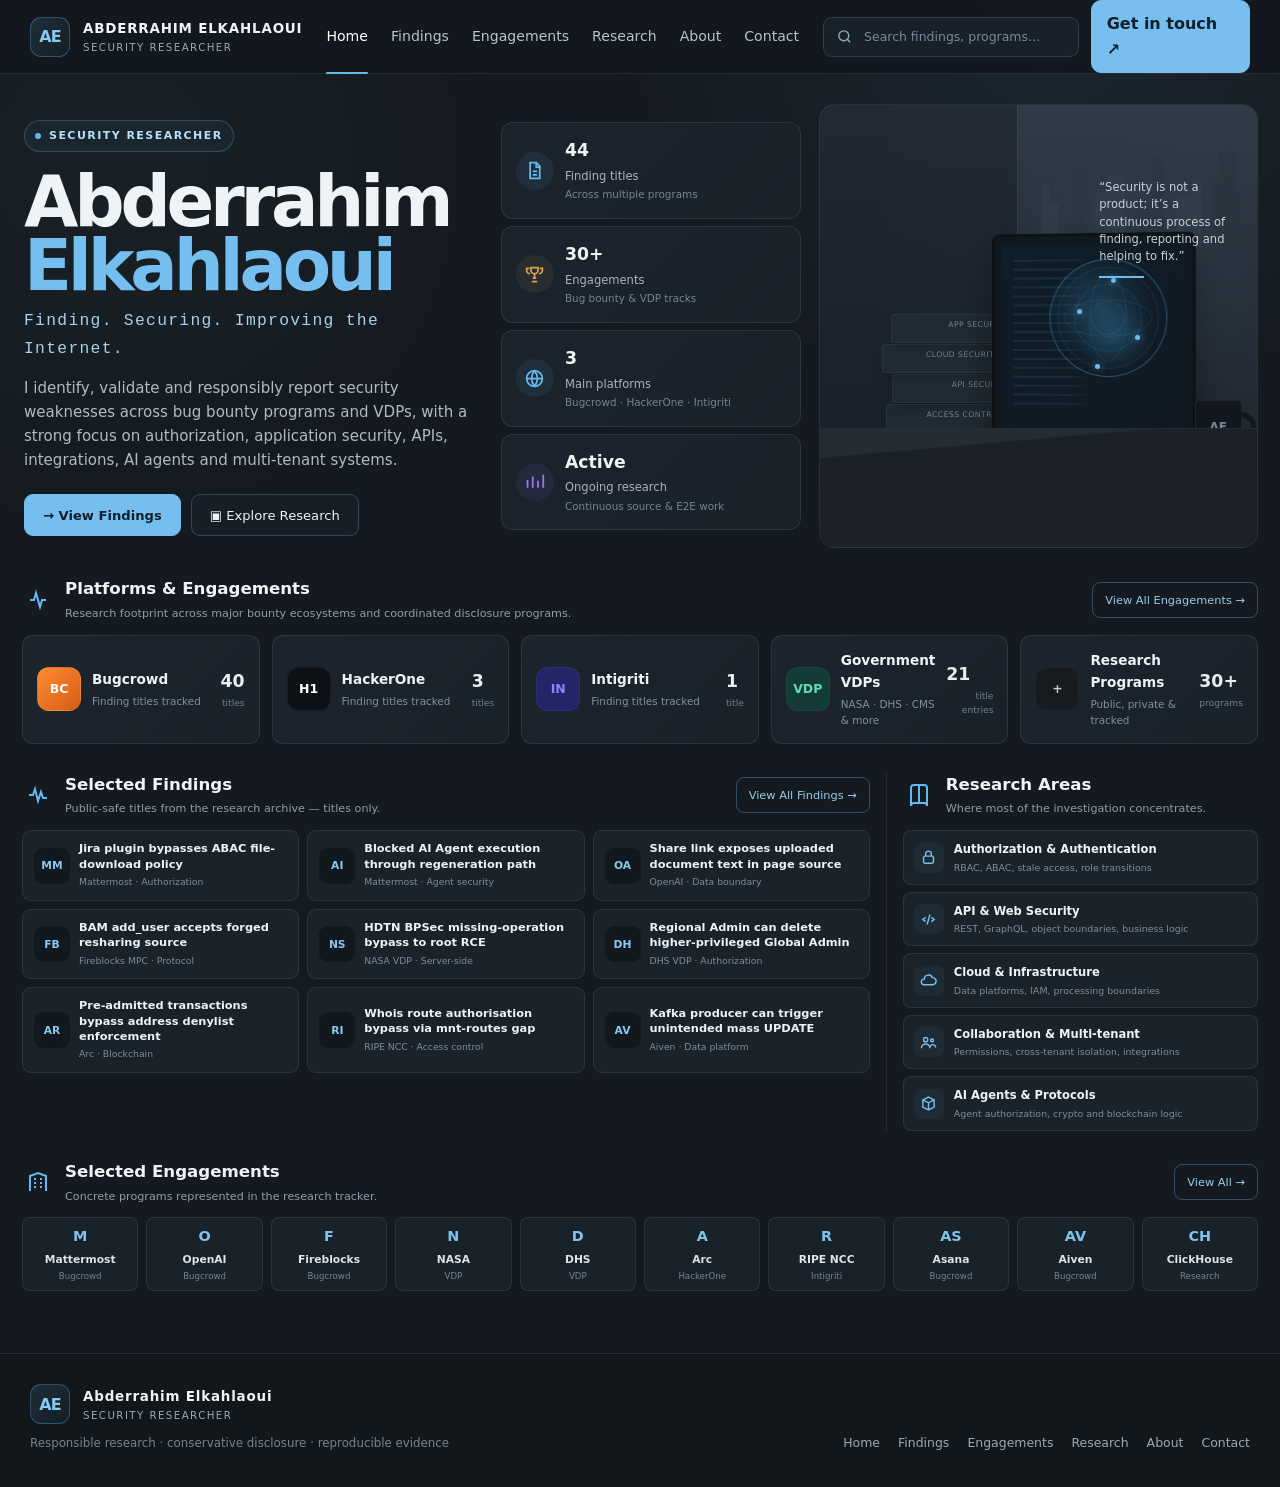
==== commit 4f5a7449: "Rebuild homepage to match approved dashboard mockup" ====
--- a/index.html
+++ b/index.html
@@ -1,91 +1,34 @@
 <!doctype html>
 <html lang="en">
 <head>
-  <meta charset="utf-8">
-  <meta name="viewport" content="width=device-width, initial-scale=1">
-  <meta name="theme-color" content="#151a20">
-  <meta name="description" content="Abderrahim Elkahlaoui — independent security researcher focused on authorization, access control, application security, API security, business logic, integrations, and responsible disclosure.">
-  <meta property="og:title" content="Abderrahim Elkahlaoui — Security Researcher">
-  <meta property="og:description" content="Independent security research across bug bounty programs, VDPs, authorization boundaries, APIs, integrations, and application security.">
-  <meta property="og:type" content="website">
-  <meta property="og:url" content="https://elkahlaoui1982.github.io/">
-  <link rel="canonical" href="https://elkahlaoui1982.github.io/">
-  <title>Abderrahim Elkahlaoui — Security Researcher</title>
-  <link rel="stylesheet" href="assets/styles.css">
+<meta charset="utf-8"><meta name="viewport" content="width=device-width,initial-scale=1"><meta name="theme-color" content="#151a20">
+<meta name="description" content="Abderrahim Elkahlaoui — independent security researcher focused on authorization, access control, API security, integrations, business logic and responsible disclosure.">
+<meta property="og:title" content="Abderrahim Elkahlaoui — Security Researcher"><meta property="og:description" content="Independent security research across bug bounty programs, VDPs, APIs, authorization boundaries and integrations."><meta property="og:type" content="website"><meta property="og:url" content="https://elkahlaoui1982.github.io/">
+<link rel="canonical" href="https://elkahlaoui1982.github.io/"><title>Abderrahim Elkahlaoui — Security Researcher</title>
+<link rel="stylesheet" href="assets/styles.css"><link rel="stylesheet" href="assets/home.css">
 </head>
-<body data-page="home">
-<header class="site-header">
-  <div class="container nav-shell">
-    <a class="brand" href="index.html" aria-label="Abderrahim Elkahlaoui home"><span class="brand-mark" aria-hidden="true">AE</span><span class="brand-copy"><strong>ABDERRAHIM ELKAHLAOUI</strong><span>Security Researcher</span></span></a>
-    <nav class="desktop-nav" aria-label="Primary navigation"><a class="active" href="index.html">Home</a><a href="findings.html">Findings</a><a href="engagements.html">Engagements</a><a href="research.html">Research</a><a href="about.html">About</a><a href="contact.html">Contact</a></nav>
-    <a class="nav-cta" href="contact.html">Get in touch ↗</a>
-    <button class="menu-button" type="button" data-menu-button aria-label="Open navigation" aria-expanded="false">☰</button>
-  </div>
-  <nav class="mobile-nav" data-mobile-nav aria-label="Mobile navigation"><a class="active" href="index.html">Home</a><a href="findings.html">Findings</a><a href="engagements.html">Engagements</a><a href="research.html">Research</a><a href="about.html">About</a><a href="contact.html">Contact</a></nav>
-</header>
-<main>
-<section class="container hero">
-  <div>
-    <span class="eyebrow">Independent Security Researcher</span>
-    <h1>Abderrahim <span>Elkahlaoui</span></h1>
-    <div class="hero-kicker">Finding. Validating. Reporting.</div>
-    <p class="hero-copy">I research real security boundaries across bug bounty programs and vulnerability disclosure programs, with a strong focus on authorization, access control, API behavior, business logic, integrations, AI agents, and multi-tenant systems.</p>
-    <div class="hero-actions"><a class="button primary" href="findings.html">View finding titles →</a><a class="button ghost" href="engagements.html">Explore engagements</a></div>
-  </div>
-  <aside class="research-console" aria-label="Research profile summary">
-    <div class="console-top"><span>research-profile</span><span class="console-status">active</span></div>
-    <div class="console-body">
-      <div class="console-title">Current research footprint</div>
-      <div class="console-grid">
-        <div class="console-item"><strong>44</strong><span>Documented finding titles</span></div>
-        <div class="console-item"><strong>30+</strong><span>Tracked research programs</span></div>
-        <div class="console-item"><strong>3</strong><span>Major bounty platforms</span></div>
-        <div class="console-item"><strong>VDPs</strong><span>Government & public programs</span></div>
-      </div>
-      <div class="console-note">Portfolio policy: private report bodies, PoCs, internal assets, report IDs, and undisclosed exploitation details are not published.</div>
-    </div>
-  </aside>
+<body class="home-v3" data-page="home">
+<header class="site-header"><div class="container nav-shell"><a class="brand" href="index.html" aria-label="Abderrahim Elkahlaoui home"><span class="brand-mark">AE</span><span class="brand-copy"><strong>ABDERRAHIM ELKAHLAOUI</strong><span>Security Researcher</span></span></a><nav class="desktop-nav" aria-label="Primary navigation"><a class="active" href="index.html">Home</a><a href="findings.html">Findings</a><a href="engagements.html">Engagements</a><a href="research.html">Research</a><a href="about.html">About</a><a href="contact.html">Contact</a></nav><div class="home-tools"><form class="home-search" action="findings.html" method="get" role="search"><svg viewBox="0 0 24 24" fill="none" stroke="currentColor" stroke-width="2"><circle cx="11" cy="11" r="7"/><path d="m20 20-4-4"/></svg><input name="q" type="search" placeholder="Search findings, programs…" aria-label="Search findings"></form><a class="nav-cta" href="contact.html">Get in touch ↗</a></div><button class="menu-button" type="button" data-menu-button aria-label="Open navigation" aria-expanded="false">☰</button></div><nav class="mobile-nav" data-mobile-nav><a class="active" href="index.html">Home</a><a href="findings.html">Findings</a><a href="engagements.html">Engagements</a><a href="research.html">Research</a><a href="about.html">About</a><a href="contact.html">Contact</a></nav></header>
+<main class="home-dashboard">
+<section class="hero-dashboard">
+<div class="hero-copy-panel"><span class="eyebrow">Security Researcher</span><h1>Abderrahim <span>Elkahlaoui</span></h1><div class="hero-kicker">Finding. Securing. Improving the Internet.</div><p class="hero-copy">I identify, validate and responsibly report security weaknesses across bug bounty programs and VDPs, with a strong focus on authorization, application security, APIs, integrations, AI agents and multi-tenant systems.</p><div class="hero-actions"><a class="button primary" href="findings.html">→ View Findings</a><a class="button ghost" href="research.html">▣ Explore Research</a></div></div>
+<div class="hero-metrics">
+<div class="metric-card"><div class="metric-icon"><svg viewBox="0 0 24 24" fill="none" stroke="currentColor" stroke-width="2"><path d="M7 3h7l4 4v14H7z"/><path d="M14 3v5h5"/><path d="M10 13h5M10 17h5"/></svg></div><div><strong>44</strong><span>Finding titles</span><small>Across multiple programs</small></div></div>
+<div class="metric-card"><div class="metric-icon amber"><svg viewBox="0 0 24 24" fill="none" stroke="currentColor" stroke-width="2"><path d="M8 4h8v3a4 4 0 0 1-8 0z"/><path d="M6 5H3v2a4 4 0 0 0 4 4M18 5h3v2a4 4 0 0 1-4 4M12 11v5M9 20h6M10 16h4"/></svg></div><div><strong>30+</strong><span>Engagements</span><small>Bug bounty & VDP tracks</small></div></div>
+<div class="metric-card"><div class="metric-icon"><svg viewBox="0 0 24 24" fill="none" stroke="currentColor" stroke-width="2"><circle cx="12" cy="12" r="9"/><path d="M3 12h18M12 3a14 14 0 0 1 0 18M12 3a14 14 0 0 0 0 18"/></svg></div><div><strong>3</strong><span>Main platforms</span><small>Bugcrowd · HackerOne · Intigriti</small></div></div>
+<div class="metric-card"><div class="metric-icon violet"><svg viewBox="0 0 24 24" fill="none" stroke="currentColor" stroke-width="2"><path d="M4 18V9M10 18V5M16 18v-8M22 18V3"/></svg></div><div><strong>Active</strong><span>Ongoing research</span><small>Continuous source & E2E work</small></div></div>
+</div>
+<div class="hero-scene" aria-label="Security research workspace illustration"><div class="scene-window"></div><div class="scene-city"></div><div class="books"><div class="book" data-label="ACCESS CONTROL"></div><div class="book" data-label="API SECURITY"></div><div class="book" data-label="CLOUD SECURITY"></div><div class="book" data-label="APP SECURITY"></div></div><div class="laptop"><div class="laptop-screen"><div class="screen-code"></div><div class="globe"></div><i class="network-node n1"></i><i class="network-node n2"></i><i class="network-node n3"></i><i class="network-node n4"></i></div></div><div class="mug"></div><div class="scene-quote">“Security is not a product; it’s a continuous process of finding, reporting and helping to fix.”</div><div class="desk"></div></div>
 </section>
-
-<section class="container"><div class="stats"><div class="stat"><strong>Bugcrowd</strong><span>Public, private & VDP research</span></div><div class="stat"><strong>HackerOne</strong><span>Security research programs</span></div><div class="stat"><strong>Intigriti</strong><span>Coordinated research</span></div><div class="stat"><strong>2026</strong><span>Active research year</span></div></div></section>
-
-<section class="container section">
-  <div class="section-heading"><div><span class="eyebrow">Platforms</span><h2>Research across multiple ecosystems</h2><p>Program names and finding titles are shown conservatively. Technical details remain private unless disclosure is explicitly permitted.</p></div><a class="section-link" href="engagements.html">All engagements →</a></div>
-  <div class="platform-strip">
-    <div class="platform-card"><div class="platform-mark">BC</div><div><strong>Bugcrowd</strong><span>Bug bounties & VDPs</span></div></div>
-    <div class="platform-card"><div class="platform-mark">H1</div><div><strong>HackerOne</strong><span>Bug bounty research</span></div></div>
-    <div class="platform-card"><div class="platform-mark">IN</div><div><strong>Intigriti</strong><span>Security research</span></div></div>
-    <div class="platform-card"><div class="platform-mark">VDP</div><div><strong>Government VDPs</strong><span>Coordinated disclosure</span></div></div>
-  </div>
-</section>
-
-<section class="container section">
-  <div class="section-heading"><div><span class="eyebrow">Selected work</span><h2>Featured finding titles</h2><p>A selection from the research archive. Titles only.</p></div><a class="section-link" href="findings.html">Browse 44 titles →</a></div>
-  <div class="feature-grid">
-    <article class="feature-card"><div class="feature-top"><span class="feature-program">Mattermost</span><span class="platform-pill">Bugcrowd</span></div><div class="feature-title">Jira plugin bypasses ABAC file-download policy and exports protected Mattermost attachments to Jira</div></article>
-    <article class="feature-card"><div class="feature-top"><span class="feature-program">Mattermost</span><span class="platform-pill">Bugcrowd</span></div><div class="feature-title">Normal user can execute a blocked AI Agent by authorizing a different allowed Agent during regeneration</div></article>
-    <article class="feature-card"><div class="feature-top"><span class="feature-program">OpenAI</span><span class="platform-pill">Bugcrowd</span></div><div class="feature-title">Per-message share link from a paid account exposes uploaded document text in page source</div></article>
-    <article class="feature-card"><div class="feature-top"><span class="feature-program">Fireblocks MPC</span><span class="platform-pill">Bugcrowd</span></div><div class="feature-title">BAM add_user accepts a single forged resharing source and creates a usable signing key</div></article>
-    <article class="feature-card"><div class="feature-top"><span class="feature-program">NASA VDP</span><span class="platform-pill">Bugcrowd</span></div><div class="feature-title">Unauthenticated SQL Injection in NASA JPL TOS2CA /api/nc4 allows cross-table database extraction</div></article>
-    <article class="feature-card"><div class="feature-top"><span class="feature-program">NASA VDP</span><span class="platform-pill">Bugcrowd</span></div><div class="feature-title">Unauthenticated case-variant route bypass in NASA Earthdata Harmony allows cross-user job enumeration and arbitrary job cancellation</div></article>
-    <article class="feature-card"><div class="feature-top"><span class="feature-program">DHS VDP</span><span class="platform-pill">Bugcrowd</span></div><div class="feature-title">Regional Admin Can Delete Higher-Privileged Global Admin Accounts</div></article>
-    <article class="feature-card"><div class="feature-top"><span class="feature-program">RIPE NCC</span><span class="platform-pill">Intigriti</span></div><div class="feature-title">RIPE Whois route authorisation bypass via mnt-routes ANY range validation gap</div></article>
-  </div>
-</section>
-
-<section class="container section">
-  <div class="section-heading"><div><span class="eyebrow">Research focus</span><h2>Security boundaries I keep returning to</h2></div><a class="section-link" href="research.html">Research profile →</a></div>
-  <div class="focus-grid">
-    <div class="focus-item"><span>01</span>Authorization & access control</div><div class="focus-item"><span>02</span>Authentication & identity</div><div class="focus-item"><span>03</span>Business logic</div><div class="focus-item"><span>04</span>API security</div><div class="focus-item"><span>05</span>Multi-tenant isolation</div><div class="focus-item"><span>06</span>Plugin & integration security</div><div class="focus-item"><span>07</span>AI & agent authorization</div><div class="focus-item"><span>08</span>Cloud & infrastructure</div><div class="focus-item"><span>09</span>Protocol & crypto review</div><div class="focus-item"><span>10</span>Role transitions & stale access</div>
-  </div>
-</section>
-
-<section class="container section">
-  <div class="section-heading"><div><span class="eyebrow">Engagements</span><h2>Selected programs from the research tracker</h2><p>The full engagement page lists program names only — no private scope or invitation details.</p></div><a class="section-link" href="engagements.html">View all →</a></div>
-  <div class="engagement-cloud"><span class="engagement-chip">Mattermost</span><span class="engagement-chip">OpenAI</span><span class="engagement-chip">Fireblocks MPC</span><span class="engagement-chip">NASA VDP</span><span class="engagement-chip">DHS VDP</span><span class="engagement-chip">CMS VDP</span><span class="engagement-chip">Asana</span><span class="engagement-chip">Aiven</span><span class="engagement-chip">Arc</span><span class="engagement-chip">Pinterest</span><span class="engagement-chip">ClickHouse</span><span class="engagement-chip">RIPE NCC</span><span class="engagement-chip">GitLab</span><span class="engagement-chip">MongoDB Atlas</span><span class="engagement-chip">Electroneum</span><span class="engagement-chip">Tesla</span></div>
-</section>
+<section class="dashboard-section"><div class="section-bar"><div class="section-title-wrap"><div class="section-icon"><svg viewBox="0 0 24 24" fill="none" stroke="currentColor" stroke-width="2"><path d="M4 12h4l2-7 4 14 2-7h4"/></svg></div><div><h2>Platforms & Engagements</h2><p>Research footprint across major bounty ecosystems and coordinated disclosure programs.</p></div></div><a class="mini-link" href="engagements.html">View All Engagements →</a></div><div class="platform-dashboard"><div class="platform-dash-card"><div class="platform-logo bc">BC</div><div><strong>Bugcrowd</strong><small>Finding titles tracked</small></div><div class="platform-count">40<span>titles</span></div></div><div class="platform-dash-card"><div class="platform-logo h1">H1</div><div><strong>HackerOne</strong><small>Finding titles tracked</small></div><div class="platform-count">3<span>titles</span></div></div><div class="platform-dash-card"><div class="platform-logo in">IN</div><div><strong>Intigriti</strong><small>Finding titles tracked</small></div><div class="platform-count">1<span>title</span></div></div><div class="platform-dash-card"><div class="platform-logo vdp">VDP</div><div><strong>Government VDPs</strong><small>NASA · DHS · CMS & more</small></div><div class="platform-count">21<span>title entries</span></div></div><div class="platform-dash-card"><div class="platform-logo private">+</div><div><strong>Research Programs</strong><small>Public, private & tracked</small></div><div class="platform-count">30+<span>programs</span></div></div></div></section>
+<section class="dashboard-main"><div><div class="section-bar"><div class="section-title-wrap"><div class="section-icon"><svg viewBox="0 0 24 24" fill="none" stroke="currentColor" stroke-width="2"><path d="M3 12h4l2-6 3 12 3-9 2 6h4"/></svg></div><div><h2>Selected Findings</h2><p>Public-safe titles from the research archive — titles only.</p></div></div><a class="mini-link" href="findings.html">View All Findings →</a></div><div class="latest-findings">
+<div class="finding-tile"><div class="finding-logo">MM</div><div><strong>Jira plugin bypasses ABAC file-download policy</strong><span>Mattermost · Authorization</span></div></div><div class="finding-tile"><div class="finding-logo">AI</div><div><strong>Blocked AI Agent execution through regeneration path</strong><span>Mattermost · Agent security</span></div></div><div class="finding-tile"><div class="finding-logo">OA</div><div><strong>Share link exposes uploaded document text in page source</strong><span>OpenAI · Data boundary</span></div></div><div class="finding-tile"><div class="finding-logo">FB</div><div><strong>BAM add_user accepts forged resharing source</strong><span>Fireblocks MPC · Protocol</span></div></div><div class="finding-tile"><div class="finding-logo">NS</div><div><strong>HDTN BPSec missing-operation bypass to root RCE</strong><span>NASA VDP · Server-side</span></div></div><div class="finding-tile"><div class="finding-logo">DH</div><div><strong>Regional Admin can delete higher-privileged Global Admin</strong><span>DHS VDP · Authorization</span></div></div><div class="finding-tile"><div class="finding-logo">AR</div><div><strong>Pre-admitted transactions bypass address denylist enforcement</strong><span>Arc · Blockchain</span></div></div><div class="finding-tile"><div class="finding-logo">RI</div><div><strong>Whois route authorisation bypass via mnt-routes gap</strong><span>RIPE NCC · Access control</span></div></div><div class="finding-tile"><div class="finding-logo">AV</div><div><strong>Kafka producer can trigger unintended mass UPDATE</strong><span>Aiven · Data platform</span></div></div>
+</div></div>
+<aside class="research-panel"><div class="section-bar"><div class="section-title-wrap"><div class="section-icon"><svg viewBox="0 0 24 24" fill="none" stroke="currentColor" stroke-width="2"><path d="M4 5a3 3 0 0 1 3-3h5v18H7a3 3 0 0 0-3 3z"/><path d="M20 5a3 3 0 0 0-3-3h-5v18h5a3 3 0 0 1 3 3z"/></svg></div><div><h2>Research Areas</h2><p>Where most of the investigation concentrates.</p></div></div></div><div class="research-list">
+<div class="research-item"><div class="ri"><svg viewBox="0 0 24 24" fill="none" stroke="currentColor" stroke-width="2"><rect x="5" y="10" width="14" height="10" rx="2"/><path d="M8 10V7a4 4 0 0 1 8 0v3"/></svg></div><div><strong>Authorization & Authentication</strong><span>RBAC, ABAC, stale access, role transitions</span></div></div><div class="research-item"><div class="ri"><svg viewBox="0 0 24 24" fill="none" stroke="currentColor" stroke-width="2"><path d="m8 9-4 3 4 3M16 9l4 3-4 3M14 5l-4 14"/></svg></div><div><strong>API & Web Security</strong><span>REST, GraphQL, object boundaries, business logic</span></div></div><div class="research-item"><div class="ri"><svg viewBox="0 0 24 24" fill="none" stroke="currentColor" stroke-width="2"><path d="M5 18a4 4 0 0 1 1-7.9A6 6 0 0 1 17.5 8 5 5 0 1 1 18 18z"/></svg></div><div><strong>Cloud & Infrastructure</strong><span>Data platforms, IAM, processing boundaries</span></div></div><div class="research-item"><div class="ri"><svg viewBox="0 0 24 24" fill="none" stroke="currentColor" stroke-width="2"><circle cx="8" cy="8" r="3"/><circle cx="17" cy="9" r="2"/><path d="M2 20a6 6 0 0 1 12 0M14 19a4 4 0 0 1 8 0"/></svg></div><div><strong>Collaboration & Multi-tenant</strong><span>Permissions, cross-tenant isolation, integrations</span></div></div><div class="research-item"><div class="ri"><svg viewBox="0 0 24 24" fill="none" stroke="currentColor" stroke-width="2"><path d="m12 3 8 4v10l-8 4-8-4V7z"/><path d="m4 7 8 4 8-4M12 11v10"/></svg></div><div><strong>AI Agents & Protocols</strong><span>Agent authorization, crypto and blockchain logic</span></div></div>
+</div></aside></section>
+<section class="dashboard-section"><div class="section-bar"><div class="section-title-wrap"><div class="section-icon"><svg viewBox="0 0 24 24" fill="none" stroke="currentColor" stroke-width="2"><path d="M4 21V6l8-3 8 3v15M8 9h2M14 9h2M8 13h2M14 13h2M8 17h2M14 17h2"/></svg></div><div><h2>Selected Engagements</h2><p>Concrete programs represented in the research tracker.</p></div></div><a class="mini-link" href="engagements.html">View All →</a></div><div class="engagement-row"><div class="engagement-logo"><div class="mark">M</div><b>Mattermost</b><small>Bugcrowd</small></div><div class="engagement-logo"><div class="mark">O</div><b>OpenAI</b><small>Bugcrowd</small></div><div class="engagement-logo"><div class="mark">F</div><b>Fireblocks</b><small>Bugcrowd</small></div><div class="engagement-logo"><div class="mark">N</div><b>NASA</b><small>VDP</small></div><div class="engagement-logo"><div class="mark">D</div><b>DHS</b><small>VDP</small></div><div class="engagement-logo"><div class="mark">A</div><b>Arc</b><small>HackerOne</small></div><div class="engagement-logo"><div class="mark">R</div><b>RIPE NCC</b><small>Intigriti</small></div><div class="engagement-logo"><div class="mark">AS</div><b>Asana</b><small>Bugcrowd</small></div><div class="engagement-logo"><div class="mark">AV</div><b>Aiven</b><small>Bugcrowd</small></div><div class="engagement-logo"><div class="mark">CH</div><b>ClickHouse</b><small>Research</small></div></div></section>
 </main>
-<footer class="site-footer"><div class="container footer-grid"><div><div class="brand"><span class="brand-mark">AE</span><span class="brand-copy"><strong>Abderrahim Elkahlaoui</strong><span>Security Researcher</span></span></div><div class="footer-copy">Responsible research · conservative disclosure · reproducible evidence</div></div><nav class="footer-nav" aria-label="Footer navigation"><a href="index.html">Home</a><a href="findings.html">Findings</a><a href="engagements.html">Engagements</a><a href="research.html">Research</a><a href="about.html">About</a><a href="contact.html">Contact</a></nav></div></footer>
-<script src="assets/app.js" defer></script>
-<script type="application/ld+json">{"@context":"https://schema.org","@type":"Person","name":"Abderrahim Elkahlaoui","jobTitle":"Security Researcher","url":"https://elkahlaoui1982.github.io/","sameAs":["https://github.com/Elkahlaoui1982"],"knowsAbout":["Authorization","Access Control","Application Security","API Security","Business Logic","Multi-tenant Security","AI Agent Security","Security Research"]}</script>
+<footer class="site-footer"><div class="container footer-grid"><div><div class="brand"><span class="brand-mark">AE</span><span class="brand-copy"><strong>Abderrahim Elkahlaoui</strong><span>Security Researcher</span></span></div><div class="footer-copy">Responsible research · conservative disclosure · reproducible evidence</div></div><nav class="footer-nav"><a href="index.html">Home</a><a href="findings.html">Findings</a><a href="engagements.html">Engagements</a><a href="research.html">Research</a><a href="about.html">About</a><a href="contact.html">Contact</a></nav></div></footer>
+<script src="assets/app.js" defer></script><script type="application/ld+json">{"@context":"https://schema.org","@type":"Person","name":"Abderrahim Elkahlaoui","jobTitle":"Security Researcher","url":"https://elkahlaoui1982.github.io/","sameAs":["https://github.com/Elkahlaoui1982"]}</script>
 </body></html>
--- a/assets/home.css
+++ b/assets/home.css
@@ -0,0 +1,14 @@
+/* Home page v3 — visual dashboard inspired by the approved mockup */
+.home-v3{background:#151a20}
+.home-v3 .site-header{background:rgba(19,24,30,.92)}
+.home-v3 .nav-shell{max-width:1360px}
+.home-v3 .brand-mark{font-size:1rem;color:#87c9f3;background:linear-gradient(135deg,rgba(103,184,239,.14),rgba(103,184,239,.035))}
+.home-tools{display:flex;align-items:center;gap:12px}.home-search{display:flex;align-items:center;width:260px;height:40px;border:1px solid rgba(136,169,194,.22);background:#182029;border-radius:9px;overflow:hidden}.home-search svg{width:17px;height:17px;margin-left:12px;color:#91a8b8;flex:none}.home-search input{width:100%;border:0;background:transparent;color:#eaf0f4;padding:0 11px;font-size:.78rem;outline:0}.home-search input::placeholder{color:#778997}.home-v3 .nav-cta{background:#78bff0;color:#10202c;border-color:#78bff0;font-weight:800}
+.home-dashboard{width:min(calc(100% - 44px),1420px);margin-inline:auto}.hero-dashboard{display:grid;grid-template-columns:minmax(0,1.05fr) 300px minmax(390px,1fr);gap:18px;align-items:stretch;padding:30px 0 14px;min-height:382px}.hero-copy-panel{padding:16px 8px 12px 2px;display:flex;flex-direction:column;justify-content:center}.hero-copy-panel .eyebrow{align-self:flex-start}.hero-copy-panel h1{font-size:clamp(3.4rem,5.5vw,5.65rem);line-height:.91;letter-spacing:-.06em;margin:18px 0 9px}.hero-copy-panel h1 span{display:block;color:#75bff0}.hero-copy-panel .hero-kicker{font-size:1.02rem;color:#a8d1eb;letter-spacing:.08em}.hero-copy-panel .hero-copy{max-width:660px;font-size:.94rem;line-height:1.58;color:#b1bbc4;margin:15px 0 22px}.hero-copy-panel .hero-actions{gap:10px}.home-v3 .button{min-height:42px;padding:0 18px;border-radius:9px;font-size:.82rem}.home-v3 .button.primary{background:#75bff0;border-color:#75bff0;color:#0f202c}.home-v3 .button.ghost{background:#171e25}
+.hero-metrics{display:grid;grid-template-rows:repeat(4,1fr);gap:7px;padding:18px 0}.metric-card{border:1px solid rgba(226,236,244,.09);background:linear-gradient(135deg,#1b232c,#192129);border-radius:12px;padding:12px 14px;display:grid;grid-template-columns:38px 1fr;gap:11px;align-items:center}.metric-icon{width:38px;height:38px;border-radius:50%;display:grid;place-items:center;background:rgba(103,184,239,.08);color:#65b9ef}.metric-icon.amber{color:#d8a64e;background:rgba(216,166,78,.08)}.metric-icon.violet{color:#9a78ef;background:rgba(154,120,239,.08)}.metric-icon.green{color:#69c6a4;background:rgba(105,198,164,.08)}.metric-icon svg{width:21px;height:21px}.metric-card strong{font-size:1.08rem;line-height:1.1}.metric-card span{display:block;color:#a8b3bc;font-size:.72rem;margin-top:3px}.metric-card small{display:block;color:#758592;font-size:.65rem;margin-top:1px}
+.hero-scene{position:relative;border:1px solid rgba(226,236,244,.08);border-radius:16px;overflow:hidden;background:linear-gradient(180deg,#202934,#171e26);min-height:365px}.hero-scene:before{content:"";position:absolute;inset:0;background:radial-gradient(circle at 70% 40%,rgba(89,166,217,.12),transparent 32%),linear-gradient(90deg,transparent,rgba(255,255,255,.015));pointer-events:none}.scene-window{position:absolute;inset:0 0 0 45%;background:linear-gradient(180deg,rgba(63,76,91,.48),rgba(23,29,36,.2));border-left:1px solid rgba(255,255,255,.04)}.scene-city{position:absolute;right:0;top:38px;width:56%;height:105px;opacity:.43;background:linear-gradient(90deg,transparent 3%,#28333f 3% 8%,transparent 8% 12%,#36424f 12% 19%,transparent 19% 24%,#2a3440 24% 30%,transparent 30% 34%,#35414d 34% 46%,transparent 46% 50%,#27323e 50% 62%,transparent 62% 67%,#36424e 67% 77%,transparent 77% 82%,#27323c 82% 93%,transparent 93%);clip-path:polygon(0 100%,0 66%,8% 66%,8% 39%,15% 39%,15% 57%,23% 57%,23% 22%,31% 22%,31% 48%,39% 48%,39% 30%,48% 30%,48% 59%,57% 59%,57% 14%,66% 14%,66% 50%,74% 50%,74% 34%,84% 34%,84% 8%,92% 8%,92% 55%,100% 55%,100% 100%)}.desk{position:absolute;left:0;right:0;bottom:0;height:27%;background:linear-gradient(175deg,#252c33 0 18%,#1b2127 19%);border-top:1px solid rgba(255,255,255,.04)}.laptop{position:absolute;right:14%;bottom:20%;width:47%;height:51%;border:3px solid #0e1216;border-radius:8px 8px 4px 4px;background:#101820;box-shadow:0 18px 40px rgba(0,0,0,.36);transform:perspective(780px) rotateY(-6deg)}.laptop-screen{position:absolute;inset:7px;background:radial-gradient(circle at 62% 45%,rgba(78,178,240,.24),transparent 24%),linear-gradient(145deg,#0e1d28,#111922);overflow:hidden}.globe{position:absolute;width:118px;height:118px;border-radius:50%;right:18px;top:16px;border:1px solid rgba(98,193,248,.35);background:radial-gradient(circle at 42% 40%,rgba(72,164,222,.25),rgba(18,50,70,.1) 55%,transparent 70%),repeating-radial-gradient(circle,transparent 0 15px,rgba(103,184,239,.08) 16px 17px)}.globe:before,.globe:after{content:"";position:absolute;inset:12%;border-radius:50%;border:1px solid rgba(96,183,236,.16);transform:scaleY(.42)}.globe:after{transform:rotate(90deg) scaleY(.42)}.screen-code{position:absolute;left:12px;top:16px;width:42%;height:72%;background:repeating-linear-gradient(180deg,rgba(99,181,231,.33) 0 2px,transparent 2px 9px);opacity:.32;mask-image:linear-gradient(90deg,#000 0 72%,transparent 100%)}.network-node{position:absolute;width:5px;height:5px;border-radius:50%;background:#69bff3;box-shadow:0 0 9px rgba(105,191,243,.8)}.n1{right:69px;top:35px}.n2{right:103px;top:66px}.n3{right:45px;top:92px}.n4{right:85px;top:121px}.books{position:absolute;left:15%;bottom:26%;width:29%;height:27%}.book{position:absolute;left:0;width:100%;height:24%;background:#202a32;border:1px solid rgba(255,255,255,.05);border-radius:3px;box-shadow:0 4px 10px rgba(0,0,0,.18)}.book:nth-child(1){bottom:0}.book:nth-child(2){bottom:25%;left:5%}.book:nth-child(3){bottom:50%;left:-3%}.book:nth-child(4){bottom:75%;left:4%}.book:after{content:attr(data-label);position:absolute;right:8px;top:4px;color:#728591;font-size:.48rem;letter-spacing:.06em}.mug{position:absolute;right:3.5%;bottom:21%;width:47px;height:55px;border-radius:4px 4px 11px 11px;background:#11171d;border:1px solid rgba(255,255,255,.06)}.mug:after{content:"AE";position:absolute;inset:0;display:grid;place-items:center;color:#728899;font-weight:800;font-size:.75rem}.mug:before{content:"";position:absolute;right:-15px;top:11px;width:18px;height:25px;border:5px solid #11171d;border-left:0;border-radius:0 15px 15px 0}.scene-quote{position:absolute;right:18px;top:74px;width:32%;color:#c5d0d8;font-size:.72rem;line-height:1.5}.scene-quote:after{content:"";display:block;width:45px;height:2px;background:#6ebcf0;margin-top:10px}
+.dashboard-section{padding:14px 0}.section-bar{display:flex;align-items:center;justify-content:space-between;gap:18px;margin:0 0 12px}.section-title-wrap{display:flex;align-items:center;gap:11px}.section-icon{width:32px;height:32px;display:grid;place-items:center;color:#63baf0}.section-icon svg{width:24px;height:24px}.section-bar h2{font-size:1.04rem;margin:0}.section-bar p{font-size:.7rem;color:#8f9da8;margin:2px 0 0}.mini-link{font-size:.71rem;color:#97ccec;border:1px solid rgba(103,184,239,.34);padding:8px 12px;border-radius:8px}.platform-dashboard{display:grid;grid-template-columns:repeat(5,1fr);gap:12px}.platform-dash-card{min-height:89px;border:1px solid rgba(226,236,244,.09);border-radius:11px;background:linear-gradient(135deg,#1c242d,#192129);padding:14px;display:grid;grid-template-columns:44px 1fr auto;gap:11px;align-items:center}.platform-logo{width:44px;height:44px;border-radius:12px;display:grid;place-items:center;font-weight:900;font-size:.78rem;background:#11171e;color:#dbe8ef;border:1px solid rgba(255,255,255,.05)}.platform-logo.bc{background:linear-gradient(135deg,#ff8b34,#d45d14);color:#fff}.platform-logo.h1{background:#0d1014;color:#fff}.platform-logo.in{background:#242468;color:#8288ff}.platform-logo.vdp{background:#123c35;color:#65dbb4}.platform-logo.private{background:#171b20;color:#c5ccd1}.platform-dash-card strong{display:block;font-size:.85rem}.platform-dash-card small{display:block;color:#81909b;font-size:.65rem;margin-top:2px}.platform-count{font-size:1.08rem;color:#e8eef2;font-weight:750}.platform-count span{display:block;font-size:.57rem;color:#71808b;font-weight:500;text-align:right}
+.dashboard-main{display:grid;grid-template-columns:minmax(0,2.05fr) minmax(310px,.9fr);gap:16px;padding:14px 0}.latest-findings{display:grid;grid-template-columns:repeat(3,1fr);gap:8px}.finding-tile{border:1px solid rgba(226,236,244,.09);border-radius:9px;background:#1a222a;min-height:66px;padding:10px 11px;display:grid;grid-template-columns:36px 1fr;gap:9px;align-items:center}.finding-logo{width:36px;height:36px;border-radius:9px;display:grid;place-items:center;background:#11181e;color:#89c9ef;font-weight:900;font-size:.67rem}.finding-tile strong{display:block;font-size:.71rem;line-height:1.35}.finding-tile span{display:block;font-size:.58rem;color:#7f8d98;margin-top:3px}.research-panel{border-left:1px solid rgba(226,236,244,.08);padding-left:16px}.research-list{display:grid;gap:7px}.research-item{display:grid;grid-template-columns:30px 1fr;gap:10px;align-items:center;border:1px solid rgba(226,236,244,.09);border-radius:8px;background:#1a222a;padding:9px 10px}.research-item .ri{width:30px;height:30px;border-radius:7px;display:grid;place-items:center;color:#7bbff0;background:rgba(103,184,239,.06)}.research-item svg{width:17px;height:17px}.research-item strong{display:block;font-size:.72rem}.research-item span{display:block;color:#7f8d98;font-size:.59rem;margin-top:1px}.engagement-row{display:grid;grid-template-columns:repeat(10,1fr);gap:8px}.engagement-logo{border:1px solid rgba(226,236,244,.09);background:#192129;border-radius:8px;min-height:56px;display:flex;flex-direction:column;justify-content:center;align-items:center;padding:7px;color:#dce4e9}.engagement-logo b{font-size:.67rem}.engagement-logo small{color:#768590;font-size:.54rem;margin-top:2px}.engagement-logo .mark{font-size:.9rem;font-weight:900;color:#7fc3ee;margin-bottom:2px}
+@media(max-width:1180px){.home-search{display:none}.hero-dashboard{grid-template-columns:1fr 280px}.hero-scene{grid-column:1/-1;min-height:310px}.platform-dashboard{grid-template-columns:repeat(3,1fr)}.latest-findings{grid-template-columns:repeat(2,1fr)}.engagement-row{grid-template-columns:repeat(5,1fr)}}
+@media(max-width:860px){.hero-dashboard{grid-template-columns:1fr}.hero-metrics{grid-template-columns:repeat(2,1fr);grid-template-rows:auto}.hero-scene{min-height:300px}.dashboard-main{grid-template-columns:1fr}.research-panel{border-left:0;border-top:1px solid rgba(226,236,244,.08);padding-left:0;padding-top:14px}.platform-dashboard{grid-template-columns:repeat(2,1fr)}.latest-findings{grid-template-columns:1fr 1fr}}
+@media(max-width:640px){.home-dashboard{width:min(calc(100% - 24px),1420px)}.hero-copy-panel h1{font-size:clamp(3rem,15vw,4.2rem)}.hero-metrics,.platform-dashboard,.latest-findings{grid-template-columns:1fr}.hero-scene{min-height:260px}.scene-quote{display:none}.books{left:7%;width:31%}.laptop{right:8%;width:55%}.engagement-row{grid-template-columns:repeat(2,1fr)}.section-bar{align-items:flex-start}.mini-link{display:none}.platform-dash-card{grid-template-columns:42px 1fr auto}}
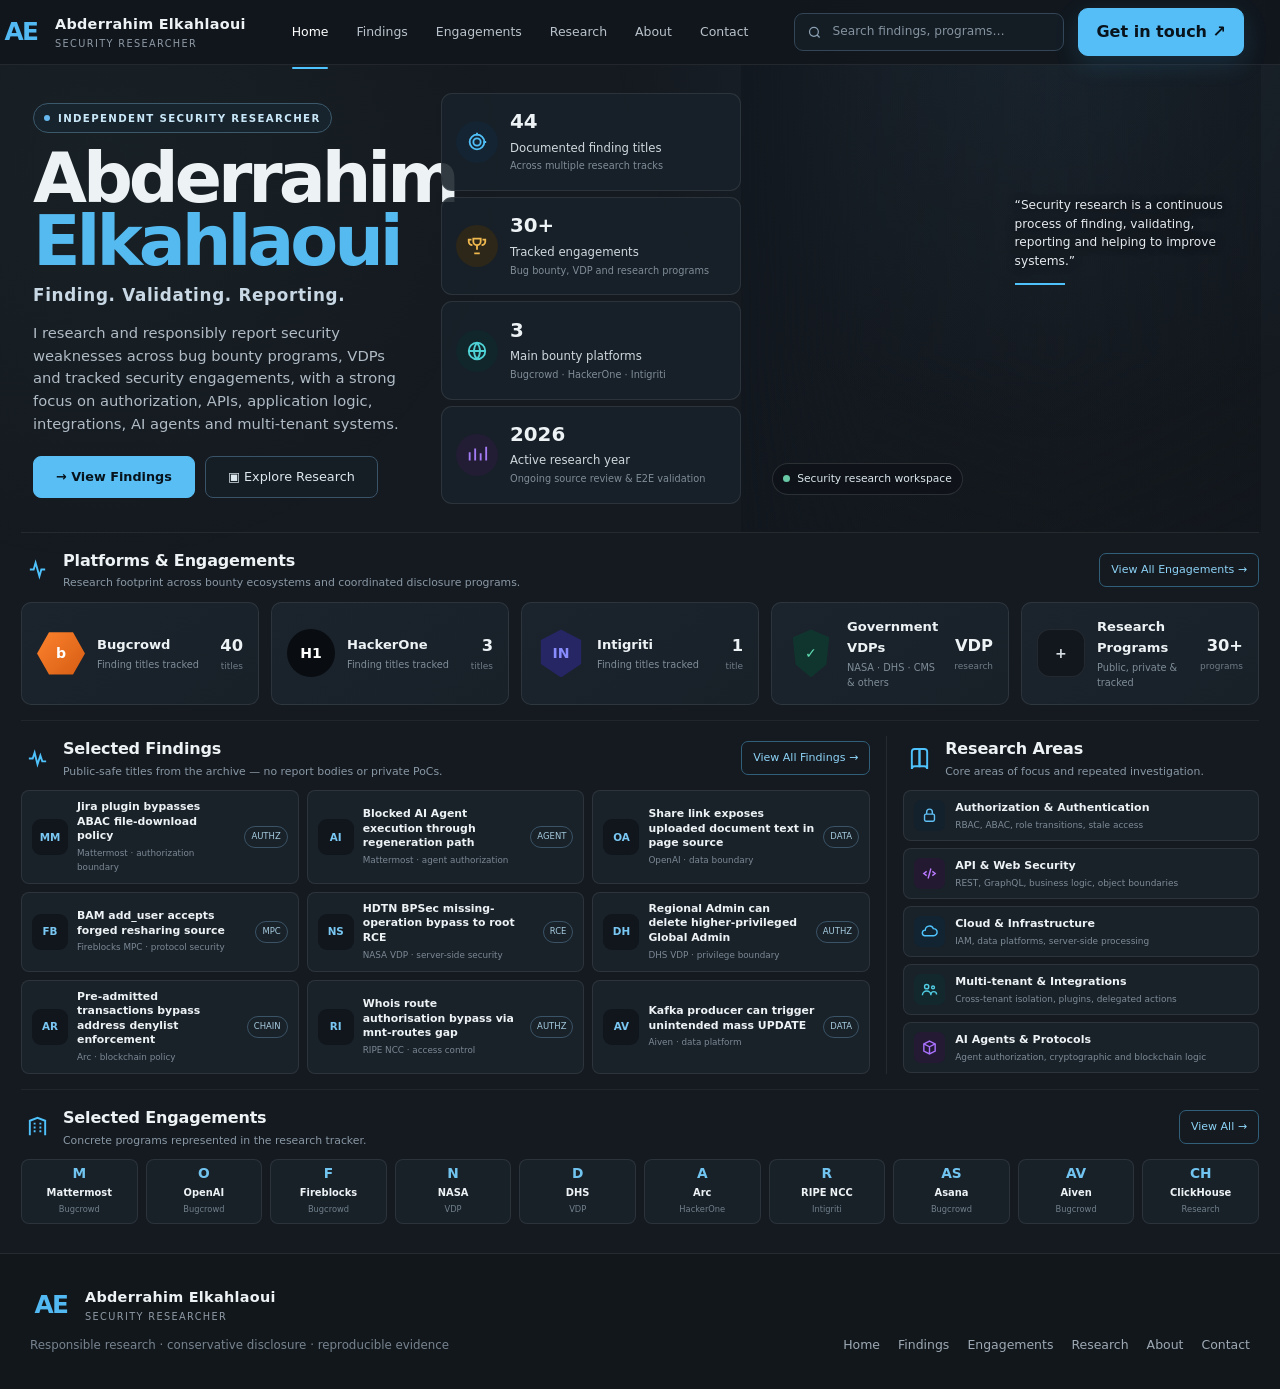
==== commit bec0e620: "Rebuild homepage content and hero to approved premium layout" ====
--- a/index.html
+++ b/index.html
@@ -8,27 +8,107 @@
 <link rel="stylesheet" href="assets/styles.css"><link rel="stylesheet" href="assets/home.css">
 </head>
 <body class="home-v3" data-page="home">
-<header class="site-header"><div class="container nav-shell"><a class="brand" href="index.html" aria-label="Abderrahim Elkahlaoui home"><span class="brand-mark">AE</span><span class="brand-copy"><strong>ABDERRAHIM ELKAHLAOUI</strong><span>Security Researcher</span></span></a><nav class="desktop-nav" aria-label="Primary navigation"><a class="active" href="index.html">Home</a><a href="findings.html">Findings</a><a href="engagements.html">Engagements</a><a href="research.html">Research</a><a href="about.html">About</a><a href="contact.html">Contact</a></nav><div class="home-tools"><form class="home-search" action="findings.html" method="get" role="search"><svg viewBox="0 0 24 24" fill="none" stroke="currentColor" stroke-width="2"><circle cx="11" cy="11" r="7"/><path d="m20 20-4-4"/></svg><input name="q" type="search" placeholder="Search findings, programs…" aria-label="Search findings"></form><a class="nav-cta" href="contact.html">Get in touch ↗</a></div><button class="menu-button" type="button" data-menu-button aria-label="Open navigation" aria-expanded="false">☰</button></div><nav class="mobile-nav" data-mobile-nav><a class="active" href="index.html">Home</a><a href="findings.html">Findings</a><a href="engagements.html">Engagements</a><a href="research.html">Research</a><a href="about.html">About</a><a href="contact.html">Contact</a></nav></header>
-<main class="home-dashboard">
-<section class="hero-dashboard">
-<div class="hero-copy-panel"><span class="eyebrow">Security Researcher</span><h1>Abderrahim <span>Elkahlaoui</span></h1><div class="hero-kicker">Finding. Securing. Improving the Internet.</div><p class="hero-copy">I identify, validate and responsibly report security weaknesses across bug bounty programs and VDPs, with a strong focus on authorization, application security, APIs, integrations, AI agents and multi-tenant systems.</p><div class="hero-actions"><a class="button primary" href="findings.html">→ View Findings</a><a class="button ghost" href="research.html">▣ Explore Research</a></div></div>
-<div class="hero-metrics">
-<div class="metric-card"><div class="metric-icon"><svg viewBox="0 0 24 24" fill="none" stroke="currentColor" stroke-width="2"><path d="M7 3h7l4 4v14H7z"/><path d="M14 3v5h5"/><path d="M10 13h5M10 17h5"/></svg></div><div><strong>44</strong><span>Finding titles</span><small>Across multiple programs</small></div></div>
-<div class="metric-card"><div class="metric-icon amber"><svg viewBox="0 0 24 24" fill="none" stroke="currentColor" stroke-width="2"><path d="M8 4h8v3a4 4 0 0 1-8 0z"/><path d="M6 5H3v2a4 4 0 0 0 4 4M18 5h3v2a4 4 0 0 1-4 4M12 11v5M9 20h6M10 16h4"/></svg></div><div><strong>30+</strong><span>Engagements</span><small>Bug bounty & VDP tracks</small></div></div>
-<div class="metric-card"><div class="metric-icon"><svg viewBox="0 0 24 24" fill="none" stroke="currentColor" stroke-width="2"><circle cx="12" cy="12" r="9"/><path d="M3 12h18M12 3a14 14 0 0 1 0 18M12 3a14 14 0 0 0 0 18"/></svg></div><div><strong>3</strong><span>Main platforms</span><small>Bugcrowd · HackerOne · Intigriti</small></div></div>
-<div class="metric-card"><div class="metric-icon violet"><svg viewBox="0 0 24 24" fill="none" stroke="currentColor" stroke-width="2"><path d="M4 18V9M10 18V5M16 18v-8M22 18V3"/></svg></div><div><strong>Active</strong><span>Ongoing research</span><small>Continuous source & E2E work</small></div></div>
-</div>
-<div class="hero-scene" aria-label="Security research workspace illustration"><div class="scene-window"></div><div class="scene-city"></div><div class="books"><div class="book" data-label="ACCESS CONTROL"></div><div class="book" data-label="API SECURITY"></div><div class="book" data-label="CLOUD SECURITY"></div><div class="book" data-label="APP SECURITY"></div></div><div class="laptop"><div class="laptop-screen"><div class="screen-code"></div><div class="globe"></div><i class="network-node n1"></i><i class="network-node n2"></i><i class="network-node n3"></i><i class="network-node n4"></i></div></div><div class="mug"></div><div class="scene-quote">“Security is not a product; it’s a continuous process of finding, reporting and helping to fix.”</div><div class="desk"></div></div>
+<header class="site-header">
+  <div class="nav-shell">
+    <a class="brand" href="index.html" aria-label="Abderrahim Elkahlaoui home"><span class="brand-mark">AE</span><span class="brand-copy"><strong>Abderrahim Elkahlaoui</strong><span>Security Researcher</span></span></a>
+    <nav class="desktop-nav" aria-label="Primary navigation"><a class="active" href="index.html">Home</a><a href="findings.html">Findings</a><a href="engagements.html">Engagements</a><a href="research.html">Research</a><a href="about.html">About</a><a href="contact.html">Contact</a></nav>
+    <div class="home-tools"><form class="home-search" action="findings.html" method="get"><svg viewBox="0 0 24 24" fill="none" stroke="currentColor" stroke-width="2"><circle cx="11" cy="11" r="7"/><path d="m20 20-4-4"/></svg><input name="q" type="search" placeholder="Search findings, programs…" aria-label="Search findings"></form><a class="nav-cta" href="contact.html">Get in touch ↗</a></div>
+    <button class="menu-button" type="button" data-menu-button aria-label="Open navigation" aria-expanded="false">☰</button>
+  </div>
+  <nav class="mobile-nav" data-mobile-nav><a class="active" href="index.html">Home</a><a href="findings.html">Findings</a><a href="engagements.html">Engagements</a><a href="research.html">Research</a><a href="about.html">About</a><a href="contact.html">Contact</a></nav>
+</header>
+
+<main>
+<section class="home-shell home-hero">
+  <div class="hero-copy-col">
+    <span class="eyebrow">Independent Security Researcher</span>
+    <h1>Abderrahim <span>Elkahlaoui</span></h1>
+    <div class="hero-tagline">Finding. Validating. Reporting.</div>
+    <p>I research and responsibly report security weaknesses across bug bounty programs, VDPs and tracked security engagements, with a strong focus on authorization, APIs, application logic, integrations, AI agents and multi-tenant systems.</p>
+    <div class="hero-actions"><a class="button primary" href="findings.html">→ View Findings</a><a class="button ghost" href="research.html">▣ Explore Research</a></div>
+  </div>
+
+  <div class="hero-stat-col">
+    <div class="hero-stat"><div class="hero-stat-icon"><svg viewBox="0 0 24 24" fill="none" stroke="currentColor" stroke-width="2"><circle cx="12" cy="12" r="8"/><circle cx="12" cy="12" r="4"/><path d="M12 2v3M22 12h-3"/></svg></div><div><strong>44</strong><span>Documented finding titles</span><small>Across multiple research tracks</small></div></div>
+    <div class="hero-stat"><div class="hero-stat-icon"><svg viewBox="0 0 24 24" fill="none" stroke="currentColor" stroke-width="2"><path d="M8 4h8v3a4 4 0 0 1-8 0z"/><path d="M6 5H3v2a4 4 0 0 0 4 4M18 5h3v2a4 4 0 0 1-4 4M12 11v5M9 20h6"/></svg></div><div><strong>30+</strong><span>Tracked engagements</span><small>Bug bounty, VDP and research programs</small></div></div>
+    <div class="hero-stat"><div class="hero-stat-icon"><svg viewBox="0 0 24 24" fill="none" stroke="currentColor" stroke-width="2"><circle cx="12" cy="12" r="9"/><path d="M3 12h18M12 3a14 14 0 0 1 0 18M12 3a14 14 0 0 0 0 18"/></svg></div><div><strong>3</strong><span>Main bounty platforms</span><small>Bugcrowd · HackerOne · Intigriti</small></div></div>
+    <div class="hero-stat"><div class="hero-stat-icon"><svg viewBox="0 0 24 24" fill="none" stroke="currentColor" stroke-width="2"><path d="M4 18V9M10 18V5M16 18v-8M22 18V3"/></svg></div><div><strong>2026</strong><span>Active research year</span><small>Ongoing source review & E2E validation</small></div></div>
+  </div>
+
+  <div class="hero-photo" role="img" aria-label="Modern security research workspace overlooking a city">
+    <div class="hero-quote">“Security research is a continuous process of finding, validating, reporting and helping to improve systems.”</div>
+    <div class="hero-photo-label"><i></i> Security research workspace</div>
+  </div>
 </section>
-<section class="dashboard-section"><div class="section-bar"><div class="section-title-wrap"><div class="section-icon"><svg viewBox="0 0 24 24" fill="none" stroke="currentColor" stroke-width="2"><path d="M4 12h4l2-7 4 14 2-7h4"/></svg></div><div><h2>Platforms & Engagements</h2><p>Research footprint across major bounty ecosystems and coordinated disclosure programs.</p></div></div><a class="mini-link" href="engagements.html">View All Engagements →</a></div><div class="platform-dashboard"><div class="platform-dash-card"><div class="platform-logo bc">BC</div><div><strong>Bugcrowd</strong><small>Finding titles tracked</small></div><div class="platform-count">40<span>titles</span></div></div><div class="platform-dash-card"><div class="platform-logo h1">H1</div><div><strong>HackerOne</strong><small>Finding titles tracked</small></div><div class="platform-count">3<span>titles</span></div></div><div class="platform-dash-card"><div class="platform-logo in">IN</div><div><strong>Intigriti</strong><small>Finding titles tracked</small></div><div class="platform-count">1<span>title</span></div></div><div class="platform-dash-card"><div class="platform-logo vdp">VDP</div><div><strong>Government VDPs</strong><small>NASA · DHS · CMS & more</small></div><div class="platform-count">21<span>title entries</span></div></div><div class="platform-dash-card"><div class="platform-logo private">+</div><div><strong>Research Programs</strong><small>Public, private & tracked</small></div><div class="platform-count">30+<span>programs</span></div></div></div></section>
-<section class="dashboard-main"><div><div class="section-bar"><div class="section-title-wrap"><div class="section-icon"><svg viewBox="0 0 24 24" fill="none" stroke="currentColor" stroke-width="2"><path d="M3 12h4l2-6 3 12 3-9 2 6h4"/></svg></div><div><h2>Selected Findings</h2><p>Public-safe titles from the research archive — titles only.</p></div></div><a class="mini-link" href="findings.html">View All Findings →</a></div><div class="latest-findings">
-<div class="finding-tile"><div class="finding-logo">MM</div><div><strong>Jira plugin bypasses ABAC file-download policy</strong><span>Mattermost · Authorization</span></div></div><div class="finding-tile"><div class="finding-logo">AI</div><div><strong>Blocked AI Agent execution through regeneration path</strong><span>Mattermost · Agent security</span></div></div><div class="finding-tile"><div class="finding-logo">OA</div><div><strong>Share link exposes uploaded document text in page source</strong><span>OpenAI · Data boundary</span></div></div><div class="finding-tile"><div class="finding-logo">FB</div><div><strong>BAM add_user accepts forged resharing source</strong><span>Fireblocks MPC · Protocol</span></div></div><div class="finding-tile"><div class="finding-logo">NS</div><div><strong>HDTN BPSec missing-operation bypass to root RCE</strong><span>NASA VDP · Server-side</span></div></div><div class="finding-tile"><div class="finding-logo">DH</div><div><strong>Regional Admin can delete higher-privileged Global Admin</strong><span>DHS VDP · Authorization</span></div></div><div class="finding-tile"><div class="finding-logo">AR</div><div><strong>Pre-admitted transactions bypass address denylist enforcement</strong><span>Arc · Blockchain</span></div></div><div class="finding-tile"><div class="finding-logo">RI</div><div><strong>Whois route authorisation bypass via mnt-routes gap</strong><span>RIPE NCC · Access control</span></div></div><div class="finding-tile"><div class="finding-logo">AV</div><div><strong>Kafka producer can trigger unintended mass UPDATE</strong><span>Aiven · Data platform</span></div></div>
-</div></div>
-<aside class="research-panel"><div class="section-bar"><div class="section-title-wrap"><div class="section-icon"><svg viewBox="0 0 24 24" fill="none" stroke="currentColor" stroke-width="2"><path d="M4 5a3 3 0 0 1 3-3h5v18H7a3 3 0 0 0-3 3z"/><path d="M20 5a3 3 0 0 0-3-3h-5v18h5a3 3 0 0 1 3 3z"/></svg></div><div><h2>Research Areas</h2><p>Where most of the investigation concentrates.</p></div></div></div><div class="research-list">
-<div class="research-item"><div class="ri"><svg viewBox="0 0 24 24" fill="none" stroke="currentColor" stroke-width="2"><rect x="5" y="10" width="14" height="10" rx="2"/><path d="M8 10V7a4 4 0 0 1 8 0v3"/></svg></div><div><strong>Authorization & Authentication</strong><span>RBAC, ABAC, stale access, role transitions</span></div></div><div class="research-item"><div class="ri"><svg viewBox="0 0 24 24" fill="none" stroke="currentColor" stroke-width="2"><path d="m8 9-4 3 4 3M16 9l4 3-4 3M14 5l-4 14"/></svg></div><div><strong>API & Web Security</strong><span>REST, GraphQL, object boundaries, business logic</span></div></div><div class="research-item"><div class="ri"><svg viewBox="0 0 24 24" fill="none" stroke="currentColor" stroke-width="2"><path d="M5 18a4 4 0 0 1 1-7.9A6 6 0 0 1 17.5 8 5 5 0 1 1 18 18z"/></svg></div><div><strong>Cloud & Infrastructure</strong><span>Data platforms, IAM, processing boundaries</span></div></div><div class="research-item"><div class="ri"><svg viewBox="0 0 24 24" fill="none" stroke="currentColor" stroke-width="2"><circle cx="8" cy="8" r="3"/><circle cx="17" cy="9" r="2"/><path d="M2 20a6 6 0 0 1 12 0M14 19a4 4 0 0 1 8 0"/></svg></div><div><strong>Collaboration & Multi-tenant</strong><span>Permissions, cross-tenant isolation, integrations</span></div></div><div class="research-item"><div class="ri"><svg viewBox="0 0 24 24" fill="none" stroke="currentColor" stroke-width="2"><path d="m12 3 8 4v10l-8 4-8-4V7z"/><path d="m4 7 8 4 8-4M12 11v10"/></svg></div><div><strong>AI Agents & Protocols</strong><span>Agent authorization, crypto and blockchain logic</span></div></div>
-</div></aside></section>
-<section class="dashboard-section"><div class="section-bar"><div class="section-title-wrap"><div class="section-icon"><svg viewBox="0 0 24 24" fill="none" stroke="currentColor" stroke-width="2"><path d="M4 21V6l8-3 8 3v15M8 9h2M14 9h2M8 13h2M14 13h2M8 17h2M14 17h2"/></svg></div><div><h2>Selected Engagements</h2><p>Concrete programs represented in the research tracker.</p></div></div><a class="mini-link" href="engagements.html">View All →</a></div><div class="engagement-row"><div class="engagement-logo"><div class="mark">M</div><b>Mattermost</b><small>Bugcrowd</small></div><div class="engagement-logo"><div class="mark">O</div><b>OpenAI</b><small>Bugcrowd</small></div><div class="engagement-logo"><div class="mark">F</div><b>Fireblocks</b><small>Bugcrowd</small></div><div class="engagement-logo"><div class="mark">N</div><b>NASA</b><small>VDP</small></div><div class="engagement-logo"><div class="mark">D</div><b>DHS</b><small>VDP</small></div><div class="engagement-logo"><div class="mark">A</div><b>Arc</b><small>HackerOne</small></div><div class="engagement-logo"><div class="mark">R</div><b>RIPE NCC</b><small>Intigriti</small></div><div class="engagement-logo"><div class="mark">AS</div><b>Asana</b><small>Bugcrowd</small></div><div class="engagement-logo"><div class="mark">AV</div><b>Aiven</b><small>Bugcrowd</small></div><div class="engagement-logo"><div class="mark">CH</div><b>ClickHouse</b><small>Research</small></div></div></section>
+
+<section class="home-shell home-section">
+  <div class="home-section-head">
+    <div class="home-title"><div class="home-title-icon"><svg viewBox="0 0 24 24" fill="none" stroke="currentColor" stroke-width="2"><path d="M4 12h4l2-7 4 14 2-7h4"/></svg></div><div><h2>Platforms & Engagements</h2><p>Research footprint across bounty ecosystems and coordinated disclosure programs.</p></div></div>
+    <a class="home-link" href="engagements.html">View All Engagements →</a>
+  </div>
+  <div class="platform-row">
+    <div class="platform-card-v4"><div class="platform-icon-v4 bc">b</div><div><strong>Bugcrowd</strong><small>Finding titles tracked</small></div><div class="platform-count-v4">40<span>titles</span></div></div>
+    <div class="platform-card-v4"><div class="platform-icon-v4 h1">H1</div><div><strong>HackerOne</strong><small>Finding titles tracked</small></div><div class="platform-count-v4">3<span>titles</span></div></div>
+    <div class="platform-card-v4"><div class="platform-icon-v4 in">IN</div><div><strong>Intigriti</strong><small>Finding titles tracked</small></div><div class="platform-count-v4">1<span>title</span></div></div>
+    <div class="platform-card-v4"><div class="platform-icon-v4 vdp">✓</div><div><strong>Government VDPs</strong><small>NASA · DHS · CMS & others</small></div><div class="platform-count-v4">VDP<span>research</span></div></div>
+    <div class="platform-card-v4"><div class="platform-icon-v4 pr">+</div><div><strong>Research Programs</strong><small>Public, private & tracked</small></div><div class="platform-count-v4">30+<span>programs</span></div></div>
+  </div>
+</section>
+
+<section class="home-shell home-section home-content-grid">
+  <div>
+    <div class="home-section-head">
+      <div class="home-title"><div class="home-title-icon"><svg viewBox="0 0 24 24" fill="none" stroke="currentColor" stroke-width="2"><path d="M3 12h4l2-6 3 12 3-9 2 6h4"/></svg></div><div><h2>Selected Findings</h2><p>Public-safe titles from the archive — no report bodies or private PoCs.</p></div></div>
+      <a class="home-link" href="findings.html">View All Findings →</a>
+    </div>
+    <div class="finding-grid-v4">
+      <div class="finding-card-v4"><div class="finding-brand">MM</div><div><strong>Jira plugin bypasses ABAC file-download policy</strong><small>Mattermost · authorization boundary</small></div><span class="finding-badge">AUTHZ</span></div>
+      <div class="finding-card-v4"><div class="finding-brand">AI</div><div><strong>Blocked AI Agent execution through regeneration path</strong><small>Mattermost · agent authorization</small></div><span class="finding-badge">AGENT</span></div>
+      <div class="finding-card-v4"><div class="finding-brand">OA</div><div><strong>Share link exposes uploaded document text in page source</strong><small>OpenAI · data boundary</small></div><span class="finding-badge">DATA</span></div>
+      <div class="finding-card-v4"><div class="finding-brand">FB</div><div><strong>BAM add_user accepts forged resharing source</strong><small>Fireblocks MPC · protocol security</small></div><span class="finding-badge">MPC</span></div>
+      <div class="finding-card-v4"><div class="finding-brand">NS</div><div><strong>HDTN BPSec missing-operation bypass to root RCE</strong><small>NASA VDP · server-side security</small></div><span class="finding-badge">RCE</span></div>
+      <div class="finding-card-v4"><div class="finding-brand">DH</div><div><strong>Regional Admin can delete higher-privileged Global Admin</strong><small>DHS VDP · privilege boundary</small></div><span class="finding-badge">AUTHZ</span></div>
+      <div class="finding-card-v4"><div class="finding-brand">AR</div><div><strong>Pre-admitted transactions bypass address denylist enforcement</strong><small>Arc · blockchain policy</small></div><span class="finding-badge">CHAIN</span></div>
+      <div class="finding-card-v4"><div class="finding-brand">RI</div><div><strong>Whois route authorisation bypass via mnt-routes gap</strong><small>RIPE NCC · access control</small></div><span class="finding-badge">AUTHZ</span></div>
+      <div class="finding-card-v4"><div class="finding-brand">AV</div><div><strong>Kafka producer can trigger unintended mass UPDATE</strong><small>Aiven · data platform</small></div><span class="finding-badge">DATA</span></div>
+    </div>
+  </div>
+
+  <aside class="research-column">
+    <div class="home-section-head">
+      <div class="home-title"><div class="home-title-icon"><svg viewBox="0 0 24 24" fill="none" stroke="currentColor" stroke-width="2"><path d="M4 5a3 3 0 0 1 3-3h5v18H7a3 3 0 0 0-3 3z"/><path d="M20 5a3 3 0 0 0-3-3h-5v18h5a3 3 0 0 1 3 3z"/></svg></div><div><h2>Research Areas</h2><p>Core areas of focus and repeated investigation.</p></div></div>
+    </div>
+    <div class="research-stack">
+      <div class="research-card-v4"><div class="r-icon"><svg viewBox="0 0 24 24" fill="none" stroke="currentColor" stroke-width="2"><rect x="5" y="10" width="14" height="10" rx="2"/><path d="M8 10V7a4 4 0 0 1 8 0v3"/></svg></div><div><strong>Authorization & Authentication</strong><small>RBAC, ABAC, role transitions, stale access</small></div></div>
+      <div class="research-card-v4"><div class="r-icon"><svg viewBox="0 0 24 24" fill="none" stroke="currentColor" stroke-width="2"><path d="m8 9-4 3 4 3M16 9l4 3-4 3M14 5l-4 14"/></svg></div><div><strong>API & Web Security</strong><small>REST, GraphQL, business logic, object boundaries</small></div></div>
+      <div class="research-card-v4"><div class="r-icon"><svg viewBox="0 0 24 24" fill="none" stroke="currentColor" stroke-width="2"><path d="M5 18a4 4 0 0 1 1-7.9A6 6 0 0 1 17.5 8 5 5 0 1 1 18 18z"/></svg></div><div><strong>Cloud & Infrastructure</strong><small>IAM, data platforms, server-side processing</small></div></div>
+      <div class="research-card-v4"><div class="r-icon"><svg viewBox="0 0 24 24" fill="none" stroke="currentColor" stroke-width="2"><circle cx="8" cy="8" r="3"/><circle cx="17" cy="9" r="2"/><path d="M2 20a6 6 0 0 1 12 0M14 19a4 4 0 0 1 8 0"/></svg></div><div><strong>Multi-tenant & Integrations</strong><small>Cross-tenant isolation, plugins, delegated actions</small></div></div>
+      <div class="research-card-v4"><div class="r-icon"><svg viewBox="0 0 24 24" fill="none" stroke="currentColor" stroke-width="2"><path d="m12 3 8 4v10l-8 4-8-4V7z"/><path d="m4 7 8 4 8-4M12 11v10"/></svg></div><div><strong>AI Agents & Protocols</strong><small>Agent authorization, cryptographic and blockchain logic</small></div></div>
+    </div>
+  </aside>
+</section>
+
+<section class="home-shell home-section">
+  <div class="home-section-head">
+    <div class="home-title"><div class="home-title-icon"><svg viewBox="0 0 24 24" fill="none" stroke="currentColor" stroke-width="2"><path d="M4 21V6l8-3 8 3v15M8 9h2M14 9h2M8 13h2M14 13h2M8 17h2M14 17h2"/></svg></div><div><h2>Selected Engagements</h2><p>Concrete programs represented in the research tracker.</p></div></div>
+    <a class="home-link" href="engagements.html">View All →</a>
+  </div>
+  <div class="engagement-row-v4">
+    <div class="engagement-v4"><div class="engagement-mark">M</div><b>Mattermost</b><small>Bugcrowd</small></div>
+    <div class="engagement-v4"><div class="engagement-mark">O</div><b>OpenAI</b><small>Bugcrowd</small></div>
+    <div class="engagement-v4"><div class="engagement-mark">F</div><b>Fireblocks</b><small>Bugcrowd</small></div>
+    <div class="engagement-v4"><div class="engagement-mark">N</div><b>NASA</b><small>VDP</small></div>
+    <div class="engagement-v4"><div class="engagement-mark">D</div><b>DHS</b><small>VDP</small></div>
+    <div class="engagement-v4"><div class="engagement-mark">A</div><b>Arc</b><small>HackerOne</small></div>
+    <div class="engagement-v4"><div class="engagement-mark">R</div><b>RIPE NCC</b><small>Intigriti</small></div>
+    <div class="engagement-v4"><div class="engagement-mark">AS</div><b>Asana</b><small>Bugcrowd</small></div>
+    <div class="engagement-v4"><div class="engagement-mark">AV</div><b>Aiven</b><small>Bugcrowd</small></div>
+    <div class="engagement-v4"><div class="engagement-mark">CH</div><b>ClickHouse</b><small>Research</small></div>
+  </div>
+</section>
 </main>
+
 <footer class="site-footer"><div class="container footer-grid"><div><div class="brand"><span class="brand-mark">AE</span><span class="brand-copy"><strong>Abderrahim Elkahlaoui</strong><span>Security Researcher</span></span></div><div class="footer-copy">Responsible research · conservative disclosure · reproducible evidence</div></div><nav class="footer-nav"><a href="index.html">Home</a><a href="findings.html">Findings</a><a href="engagements.html">Engagements</a><a href="research.html">Research</a><a href="about.html">About</a><a href="contact.html">Contact</a></nav></div></footer>
-<script src="assets/app.js" defer></script><script type="application/ld+json">{"@context":"https://schema.org","@type":"Person","name":"Abderrahim Elkahlaoui","jobTitle":"Security Researcher","url":"https://elkahlaoui1982.github.io/","sameAs":["https://github.com/Elkahlaoui1982"]}</script>
+<script src="assets/app.js" defer></script>
+<script type="application/ld+json">{"@context":"https://schema.org","@type":"Person","name":"Abderrahim Elkahlaoui","jobTitle":"Security Researcher","url":"https://elkahlaoui1982.github.io/","sameAs":["https://github.com/Elkahlaoui1982"]}</script>
 </body></html>
--- a/assets/home.css
+++ b/assets/home.css
@@ -1,14 +1,130 @@
-/* Home page v3 — visual dashboard inspired by the approved mockup */
-.home-v3{background:#151a20}
-.home-v3 .site-header{background:rgba(19,24,30,.92)}
-.home-v3 .nav-shell{max-width:1360px}
-.home-v3 .brand-mark{font-size:1rem;color:#87c9f3;background:linear-gradient(135deg,rgba(103,184,239,.14),rgba(103,184,239,.035))}
-.home-tools{display:flex;align-items:center;gap:12px}.home-search{display:flex;align-items:center;width:260px;height:40px;border:1px solid rgba(136,169,194,.22);background:#182029;border-radius:9px;overflow:hidden}.home-search svg{width:17px;height:17px;margin-left:12px;color:#91a8b8;flex:none}.home-search input{width:100%;border:0;background:transparent;color:#eaf0f4;padding:0 11px;font-size:.78rem;outline:0}.home-search input::placeholder{color:#778997}.home-v3 .nav-cta{background:#78bff0;color:#10202c;border-color:#78bff0;font-weight:800}
-.home-dashboard{width:min(calc(100% - 44px),1420px);margin-inline:auto}.hero-dashboard{display:grid;grid-template-columns:minmax(0,1.05fr) 300px minmax(390px,1fr);gap:18px;align-items:stretch;padding:30px 0 14px;min-height:382px}.hero-copy-panel{padding:16px 8px 12px 2px;display:flex;flex-direction:column;justify-content:center}.hero-copy-panel .eyebrow{align-self:flex-start}.hero-copy-panel h1{font-size:clamp(3.4rem,5.5vw,5.65rem);line-height:.91;letter-spacing:-.06em;margin:18px 0 9px}.hero-copy-panel h1 span{display:block;color:#75bff0}.hero-copy-panel .hero-kicker{font-size:1.02rem;color:#a8d1eb;letter-spacing:.08em}.hero-copy-panel .hero-copy{max-width:660px;font-size:.94rem;line-height:1.58;color:#b1bbc4;margin:15px 0 22px}.hero-copy-panel .hero-actions{gap:10px}.home-v3 .button{min-height:42px;padding:0 18px;border-radius:9px;font-size:.82rem}.home-v3 .button.primary{background:#75bff0;border-color:#75bff0;color:#0f202c}.home-v3 .button.ghost{background:#171e25}
-.hero-metrics{display:grid;grid-template-rows:repeat(4,1fr);gap:7px;padding:18px 0}.metric-card{border:1px solid rgba(226,236,244,.09);background:linear-gradient(135deg,#1b232c,#192129);border-radius:12px;padding:12px 14px;display:grid;grid-template-columns:38px 1fr;gap:11px;align-items:center}.metric-icon{width:38px;height:38px;border-radius:50%;display:grid;place-items:center;background:rgba(103,184,239,.08);color:#65b9ef}.metric-icon.amber{color:#d8a64e;background:rgba(216,166,78,.08)}.metric-icon.violet{color:#9a78ef;background:rgba(154,120,239,.08)}.metric-icon.green{color:#69c6a4;background:rgba(105,198,164,.08)}.metric-icon svg{width:21px;height:21px}.metric-card strong{font-size:1.08rem;line-height:1.1}.metric-card span{display:block;color:#a8b3bc;font-size:.72rem;margin-top:3px}.metric-card small{display:block;color:#758592;font-size:.65rem;margin-top:1px}
-.hero-scene{position:relative;border:1px solid rgba(226,236,244,.08);border-radius:16px;overflow:hidden;background:linear-gradient(180deg,#202934,#171e26);min-height:365px}.hero-scene:before{content:"";position:absolute;inset:0;background:radial-gradient(circle at 70% 40%,rgba(89,166,217,.12),transparent 32%),linear-gradient(90deg,transparent,rgba(255,255,255,.015));pointer-events:none}.scene-window{position:absolute;inset:0 0 0 45%;background:linear-gradient(180deg,rgba(63,76,91,.48),rgba(23,29,36,.2));border-left:1px solid rgba(255,255,255,.04)}.scene-city{position:absolute;right:0;top:38px;width:56%;height:105px;opacity:.43;background:linear-gradient(90deg,transparent 3%,#28333f 3% 8%,transparent 8% 12%,#36424f 12% 19%,transparent 19% 24%,#2a3440 24% 30%,transparent 30% 34%,#35414d 34% 46%,transparent 46% 50%,#27323e 50% 62%,transparent 62% 67%,#36424e 67% 77%,transparent 77% 82%,#27323c 82% 93%,transparent 93%);clip-path:polygon(0 100%,0 66%,8% 66%,8% 39%,15% 39%,15% 57%,23% 57%,23% 22%,31% 22%,31% 48%,39% 48%,39% 30%,48% 30%,48% 59%,57% 59%,57% 14%,66% 14%,66% 50%,74% 50%,74% 34%,84% 34%,84% 8%,92% 8%,92% 55%,100% 55%,100% 100%)}.desk{position:absolute;left:0;right:0;bottom:0;height:27%;background:linear-gradient(175deg,#252c33 0 18%,#1b2127 19%);border-top:1px solid rgba(255,255,255,.04)}.laptop{position:absolute;right:14%;bottom:20%;width:47%;height:51%;border:3px solid #0e1216;border-radius:8px 8px 4px 4px;background:#101820;box-shadow:0 18px 40px rgba(0,0,0,.36);transform:perspective(780px) rotateY(-6deg)}.laptop-screen{position:absolute;inset:7px;background:radial-gradient(circle at 62% 45%,rgba(78,178,240,.24),transparent 24%),linear-gradient(145deg,#0e1d28,#111922);overflow:hidden}.globe{position:absolute;width:118px;height:118px;border-radius:50%;right:18px;top:16px;border:1px solid rgba(98,193,248,.35);background:radial-gradient(circle at 42% 40%,rgba(72,164,222,.25),rgba(18,50,70,.1) 55%,transparent 70%),repeating-radial-gradient(circle,transparent 0 15px,rgba(103,184,239,.08) 16px 17px)}.globe:before,.globe:after{content:"";position:absolute;inset:12%;border-radius:50%;border:1px solid rgba(96,183,236,.16);transform:scaleY(.42)}.globe:after{transform:rotate(90deg) scaleY(.42)}.screen-code{position:absolute;left:12px;top:16px;width:42%;height:72%;background:repeating-linear-gradient(180deg,rgba(99,181,231,.33) 0 2px,transparent 2px 9px);opacity:.32;mask-image:linear-gradient(90deg,#000 0 72%,transparent 100%)}.network-node{position:absolute;width:5px;height:5px;border-radius:50%;background:#69bff3;box-shadow:0 0 9px rgba(105,191,243,.8)}.n1{right:69px;top:35px}.n2{right:103px;top:66px}.n3{right:45px;top:92px}.n4{right:85px;top:121px}.books{position:absolute;left:15%;bottom:26%;width:29%;height:27%}.book{position:absolute;left:0;width:100%;height:24%;background:#202a32;border:1px solid rgba(255,255,255,.05);border-radius:3px;box-shadow:0 4px 10px rgba(0,0,0,.18)}.book:nth-child(1){bottom:0}.book:nth-child(2){bottom:25%;left:5%}.book:nth-child(3){bottom:50%;left:-3%}.book:nth-child(4){bottom:75%;left:4%}.book:after{content:attr(data-label);position:absolute;right:8px;top:4px;color:#728591;font-size:.48rem;letter-spacing:.06em}.mug{position:absolute;right:3.5%;bottom:21%;width:47px;height:55px;border-radius:4px 4px 11px 11px;background:#11171d;border:1px solid rgba(255,255,255,.06)}.mug:after{content:"AE";position:absolute;inset:0;display:grid;place-items:center;color:#728899;font-weight:800;font-size:.75rem}.mug:before{content:"";position:absolute;right:-15px;top:11px;width:18px;height:25px;border:5px solid #11171d;border-left:0;border-radius:0 15px 15px 0}.scene-quote{position:absolute;right:18px;top:74px;width:32%;color:#c5d0d8;font-size:.72rem;line-height:1.5}.scene-quote:after{content:"";display:block;width:45px;height:2px;background:#6ebcf0;margin-top:10px}
-.dashboard-section{padding:14px 0}.section-bar{display:flex;align-items:center;justify-content:space-between;gap:18px;margin:0 0 12px}.section-title-wrap{display:flex;align-items:center;gap:11px}.section-icon{width:32px;height:32px;display:grid;place-items:center;color:#63baf0}.section-icon svg{width:24px;height:24px}.section-bar h2{font-size:1.04rem;margin:0}.section-bar p{font-size:.7rem;color:#8f9da8;margin:2px 0 0}.mini-link{font-size:.71rem;color:#97ccec;border:1px solid rgba(103,184,239,.34);padding:8px 12px;border-radius:8px}.platform-dashboard{display:grid;grid-template-columns:repeat(5,1fr);gap:12px}.platform-dash-card{min-height:89px;border:1px solid rgba(226,236,244,.09);border-radius:11px;background:linear-gradient(135deg,#1c242d,#192129);padding:14px;display:grid;grid-template-columns:44px 1fr auto;gap:11px;align-items:center}.platform-logo{width:44px;height:44px;border-radius:12px;display:grid;place-items:center;font-weight:900;font-size:.78rem;background:#11171e;color:#dbe8ef;border:1px solid rgba(255,255,255,.05)}.platform-logo.bc{background:linear-gradient(135deg,#ff8b34,#d45d14);color:#fff}.platform-logo.h1{background:#0d1014;color:#fff}.platform-logo.in{background:#242468;color:#8288ff}.platform-logo.vdp{background:#123c35;color:#65dbb4}.platform-logo.private{background:#171b20;color:#c5ccd1}.platform-dash-card strong{display:block;font-size:.85rem}.platform-dash-card small{display:block;color:#81909b;font-size:.65rem;margin-top:2px}.platform-count{font-size:1.08rem;color:#e8eef2;font-weight:750}.platform-count span{display:block;font-size:.57rem;color:#71808b;font-weight:500;text-align:right}
-.dashboard-main{display:grid;grid-template-columns:minmax(0,2.05fr) minmax(310px,.9fr);gap:16px;padding:14px 0}.latest-findings{display:grid;grid-template-columns:repeat(3,1fr);gap:8px}.finding-tile{border:1px solid rgba(226,236,244,.09);border-radius:9px;background:#1a222a;min-height:66px;padding:10px 11px;display:grid;grid-template-columns:36px 1fr;gap:9px;align-items:center}.finding-logo{width:36px;height:36px;border-radius:9px;display:grid;place-items:center;background:#11181e;color:#89c9ef;font-weight:900;font-size:.67rem}.finding-tile strong{display:block;font-size:.71rem;line-height:1.35}.finding-tile span{display:block;font-size:.58rem;color:#7f8d98;margin-top:3px}.research-panel{border-left:1px solid rgba(226,236,244,.08);padding-left:16px}.research-list{display:grid;gap:7px}.research-item{display:grid;grid-template-columns:30px 1fr;gap:10px;align-items:center;border:1px solid rgba(226,236,244,.09);border-radius:8px;background:#1a222a;padding:9px 10px}.research-item .ri{width:30px;height:30px;border-radius:7px;display:grid;place-items:center;color:#7bbff0;background:rgba(103,184,239,.06)}.research-item svg{width:17px;height:17px}.research-item strong{display:block;font-size:.72rem}.research-item span{display:block;color:#7f8d98;font-size:.59rem;margin-top:1px}.engagement-row{display:grid;grid-template-columns:repeat(10,1fr);gap:8px}.engagement-logo{border:1px solid rgba(226,236,244,.09);background:#192129;border-radius:8px;min-height:56px;display:flex;flex-direction:column;justify-content:center;align-items:center;padding:7px;color:#dce4e9}.engagement-logo b{font-size:.67rem}.engagement-logo small{color:#768590;font-size:.54rem;margin-top:2px}.engagement-logo .mark{font-size:.9rem;font-weight:900;color:#7fc3ee;margin-bottom:2px}
-@media(max-width:1180px){.home-search{display:none}.hero-dashboard{grid-template-columns:1fr 280px}.hero-scene{grid-column:1/-1;min-height:310px}.platform-dashboard{grid-template-columns:repeat(3,1fr)}.latest-findings{grid-template-columns:repeat(2,1fr)}.engagement-row{grid-template-columns:repeat(5,1fr)}}
-@media(max-width:860px){.hero-dashboard{grid-template-columns:1fr}.hero-metrics{grid-template-columns:repeat(2,1fr);grid-template-rows:auto}.hero-scene{min-height:300px}.dashboard-main{grid-template-columns:1fr}.research-panel{border-left:0;border-top:1px solid rgba(226,236,244,.08);padding-left:0;padding-top:14px}.platform-dashboard{grid-template-columns:repeat(2,1fr)}.latest-findings{grid-template-columns:1fr 1fr}}
-@media(max-width:640px){.home-dashboard{width:min(calc(100% - 24px),1420px)}.hero-copy-panel h1{font-size:clamp(3rem,15vw,4.2rem)}.hero-metrics,.platform-dashboard,.latest-findings{grid-template-columns:1fr}.hero-scene{min-height:260px}.scene-quote{display:none}.books{left:7%;width:31%}.laptop{right:8%;width:55%}.engagement-row{grid-template-columns:repeat(2,1fr)}.section-bar{align-items:flex-start}.mini-link{display:none}.platform-dash-card{grid-template-columns:42px 1fr auto}}
+/* Premium home v4 */
+.home-v3{background:#151a20;color:#edf2f5}
+.home-v3 .site-header{background:rgba(18,23,29,.94);border-bottom:1px solid rgba(255,255,255,.075)}
+.home-v3 .nav-shell{width:min(calc(100% - 36px),1450px);min-height:64px}
+.home-v3 .brand-mark{width:42px;height:42px;border:0;border-radius:0;background:transparent;color:#53b9f2;font-size:1.55rem;font-weight:900;box-shadow:none}
+.home-v3 .brand-copy strong{font-size:.9rem;letter-spacing:.02em}
+.home-v3 .brand-copy span{font-size:.61rem;letter-spacing:.14em;color:#8f9aa5}
+.home-v3 .desktop-nav{gap:28px;font-size:.78rem}
+.home-v3 .desktop-nav a.active:after{bottom:-19px;background:#4fc3ff;box-shadow:none}
+.home-tools{display:flex;align-items:center;gap:14px}
+.home-search{width:270px;height:38px;display:flex;align-items:center;border:1px solid #334657;border-radius:9px;background:#141c24}
+.home-search svg{width:17px;height:17px;margin-left:12px;color:#8ba1b3}
+.home-search input{width:100%;border:0;background:transparent;color:#edf2f5;padding:0 10px;font-size:.76rem}
+.home-search input::placeholder{color:#8493a0}
+.home-v3 .nav-cta{background:#56bef7;color:#08131c;border-color:#56bef7;font-weight:800;padding:10px 17px;box-shadow:0 8px 24px rgba(60,172,235,.16)}
+.home-shell{width:min(calc(100% - 42px),1460px);margin-inline:auto}
+.home-v3 main{overflow:hidden}
+
+/* hero */
+.home-hero{display:grid;grid-template-columns:minmax(420px,.95fr) 300px minmax(520px,1.15fr);min-height:374px;border-bottom:1px solid rgba(255,255,255,.07)}
+.hero-copy-col{display:flex;flex-direction:column;justify-content:center;padding:38px 36px 34px 12px}
+.hero-copy-col .eyebrow{width:max-content;border-color:#3c596c;background:#18242d;color:#c8e7f8;font-size:.64rem;padding:6px 10px}
+.hero-copy-col h1{margin:14px 0 9px;font-size:clamp(3.45rem,5.45vw,5.25rem);line-height:.9;letter-spacing:-.058em}
+.hero-copy-col h1 span{display:block;color:#55baf0}
+.hero-tagline{font-size:1.05rem;font-weight:620;letter-spacing:.04em;color:#c8d8e4;margin-bottom:13px}
+.hero-copy-col p{color:#b0bbc5;font-size:.92rem;line-height:1.55;max-width:610px;margin:0 0 20px}
+.hero-actions{display:flex;gap:10px;flex-wrap:wrap}
+.home-v3 .hero-actions .button{min-height:42px;padding:0 22px;border-radius:8px;font-size:.8rem}
+.home-v3 .hero-actions .button.primary{background:#59bef4;border-color:#59bef4;color:#07131c}
+.home-v3 .hero-actions .button.ghost{background:#151d25;border-color:#395368;color:#dce7ee}
+
+.hero-stat-col{display:grid;grid-template-rows:repeat(4,1fr);gap:6px;padding:28px 0}
+.hero-stat{display:grid;grid-template-columns:42px 1fr;align-items:center;gap:12px;border:1px solid rgba(255,255,255,.09);background:rgba(25,33,42,.88);border-radius:11px;padding:10px 14px}
+.hero-stat-icon{width:42px;height:42px;border-radius:50%;display:grid;place-items:center;background:#142432;color:#51bff7}
+.hero-stat:nth-child(2) .hero-stat-icon{background:#2d2719;color:#efb84f}
+.hero-stat:nth-child(3) .hero-stat-icon{background:#11262b;color:#4fd2d6}
+.hero-stat:nth-child(4) .hero-stat-icon{background:#221d35;color:#a47cf6}
+.hero-stat-icon svg{width:22px;height:22px}
+.hero-stat strong{font-size:1.24rem;line-height:1}
+.hero-stat span{display:block;color:#d0d8de;font-size:.73rem;margin-top:3px}
+.hero-stat small{display:block;color:#7f8d99;font-size:.61rem;margin-top:1px}
+
+.hero-photo{position:relative;min-height:374px;background-image:linear-gradient(90deg,rgba(18,24,31,.9) 0%,rgba(18,24,31,.24) 23%,rgba(13,17,22,.08) 60%,rgba(14,18,23,.32) 100%),url("https://images.unsplash.com/photo-1776348268291-d624e5c12669?auto=format&fit=crop&fm=jpg&ixlib=rb-4.1.0&q=80&w=1800");background-size:cover;background-position:center}
+.hero-photo:after{content:"";position:absolute;inset:0;background:linear-gradient(180deg,transparent 62%,rgba(17,22,28,.38))}
+.hero-quote{position:absolute;right:7%;top:28%;z-index:2;width:210px;color:#e4eaee;font-size:.76rem;line-height:1.55;text-shadow:0 1px 8px rgba(0,0,0,.55)}
+.hero-quote:after{content:"";display:block;width:50px;height:2px;background:#4fc2fb;margin-top:12px}
+.hero-photo-label{position:absolute;left:6%;bottom:8%;z-index:2;display:flex;gap:7px;align-items:center;color:#dce7ee;font-size:.67rem;background:rgba(13,18,23,.55);border:1px solid rgba(255,255,255,.12);border-radius:999px;padding:6px 10px;backdrop-filter:blur(8px)}
+.hero-photo-label i{width:7px;height:7px;border-radius:50%;background:#69c9a7}
+
+/* shared section */
+.home-section{padding:15px 0}
+.home-section + .home-section{border-top:1px solid rgba(255,255,255,.055)}
+.home-section-head{display:flex;align-items:center;justify-content:space-between;gap:18px;margin-bottom:10px}
+.home-title{display:flex;align-items:center;gap:10px}
+.home-title-icon{width:32px;height:32px;display:grid;place-items:center;color:#4fc2fb}
+.home-title-icon svg{width:23px;height:23px}
+.home-title h2{font-size:1rem;margin:0;letter-spacing:-.01em}
+.home-title p{font-size:.68rem;color:#8998a5;margin:1px 0 0}
+.home-link{color:#8dd3f7;font-size:.69rem;border:1px solid #315f79;border-radius:7px;padding:7px 11px}
+
+/* platforms */
+.platform-row{display:grid;grid-template-columns:repeat(5,1fr);gap:12px}
+.platform-card-v4{min-height:86px;display:grid;grid-template-columns:48px 1fr auto;gap:12px;align-items:center;padding:13px 15px;border:1px solid rgba(255,255,255,.085);border-radius:10px;background:linear-gradient(145deg,#1b242d,#182028)}
+.platform-icon-v4{width:48px;height:48px;display:grid;place-items:center;border-radius:13px;font-weight:900;font-size:.88rem}
+.platform-icon-v4.bc{background:linear-gradient(135deg,#ff842f,#d45b12);color:white;clip-path:polygon(25% 6%,75% 6%,100% 50%,75% 94%,25% 94%,0 50%)}
+.platform-icon-v4.h1{background:#090c10;color:#fff;border-radius:50%}
+.platform-icon-v4.in{background:#252663;color:#888cff;clip-path:polygon(50% 0,92% 22%,92% 72%,50% 100%,8% 72%,8% 22%)}
+.platform-icon-v4.vdp{background:#10352e;color:#60ddb2;clip-path:polygon(50% 0,88% 16%,82% 73%,50% 100%,18% 73%,12% 16%)}
+.platform-icon-v4.pr{background:#11171d;color:#d7dfe5;border:1px solid rgba(255,255,255,.08)}
+.platform-card-v4 strong{display:block;font-size:.82rem}
+.platform-card-v4 small{display:block;color:#7e8d99;font-size:.61rem;margin-top:2px}
+.platform-count-v4{font-size:1.02rem;font-weight:800;text-align:right}
+.platform-count-v4 span{display:block;color:#6f7d88;font-weight:500;font-size:.56rem}
+
+/* content */
+.home-content-grid{display:grid;grid-template-columns:minmax(0,2.05fr) minmax(320px,.9fr);gap:16px}
+.finding-grid-v4{display:grid;grid-template-columns:repeat(3,1fr);gap:8px}
+.finding-card-v4{display:grid;grid-template-columns:36px 1fr auto;gap:9px;align-items:center;min-height:62px;padding:9px 10px;border:1px solid rgba(255,255,255,.085);border-radius:8px;background:#192129}
+.finding-brand{width:36px;height:36px;border-radius:9px;display:grid;place-items:center;background:#10161c;color:#79c7f2;font-weight:900;font-size:.65rem}
+.finding-card-v4 strong{display:block;font-size:.68rem;line-height:1.34}
+.finding-card-v4 small{display:block;font-size:.55rem;color:#7b8995;margin-top:2px}
+.finding-badge{font-size:.53rem;border:1px solid #3a5366;color:#a6ccdf;border-radius:999px;padding:3px 6px;white-space:nowrap}
+.research-column{border-left:1px solid rgba(255,255,255,.07);padding-left:16px}
+.research-stack{display:grid;gap:7px}
+.research-card-v4{display:grid;grid-template-columns:31px 1fr;gap:10px;align-items:center;padding:8px 10px;border:1px solid rgba(255,255,255,.085);border-radius:8px;background:#192129}
+.research-card-v4 .r-icon{width:31px;height:31px;border-radius:7px;display:grid;place-items:center;color:#60bff3;background:#13212c}
+.research-card-v4:nth-child(2) .r-icon{color:#b979ff;background:#231a31}
+.research-card-v4:nth-child(3) .r-icon{color:#4fc4ff;background:#122431}
+.research-card-v4:nth-child(4) .r-icon{color:#51cbe1;background:#12282d}
+.research-card-v4:nth-child(5) .r-icon{color:#aa72ff;background:#241a34}
+.research-card-v4 svg{width:17px;height:17px}
+.research-card-v4 strong{display:block;font-size:.69rem}
+.research-card-v4 small{display:block;color:#7d8c97;font-size:.56rem;margin-top:1px}
+
+/* engagements */
+.engagement-row-v4{display:grid;grid-template-columns:repeat(10,1fr);gap:8px}
+.engagement-v4{min-height:58px;border:1px solid rgba(255,255,255,.085);border-radius:8px;background:#182028;display:flex;flex-direction:column;justify-content:center;align-items:center;padding:7px;text-align:center}
+.engagement-mark{font-weight:900;color:#71c4ef;font-size:.86rem;line-height:1}
+.engagement-v4 b{font-size:.62rem;margin-top:4px}
+.engagement-v4 small{font-size:.52rem;color:#70808c;margin-top:2px}
+.home-v3 .site-footer{margin-top:14px}
+
+@media(max-width:1240px){
+  .home-search{display:none}
+  .home-hero{grid-template-columns:minmax(380px,1fr) 280px}
+  .hero-photo{grid-column:1/-1;min-height:320px}
+  .platform-row{grid-template-columns:repeat(3,1fr)}
+  .engagement-row-v4{grid-template-columns:repeat(5,1fr)}
+}
+@media(max-width:900px){
+  .home-hero{grid-template-columns:1fr}
+  .hero-stat-col{grid-template-columns:repeat(2,1fr);grid-template-rows:auto;padding:0 0 18px}
+  .hero-photo{min-height:300px}
+  .platform-row{grid-template-columns:repeat(2,1fr)}
+  .home-content-grid{grid-template-columns:1fr}
+  .research-column{border-left:0;border-top:1px solid rgba(255,255,255,.07);padding:14px 0 0}
+  .finding-grid-v4{grid-template-columns:repeat(2,1fr)}
+}
+@media(max-width:640px){
+  .home-shell{width:min(calc(100% - 24px),1460px)}
+  .hero-copy-col{padding:34px 0 24px}
+  .hero-copy-col h1{font-size:clamp(3rem,15vw,4.25rem)}
+  .hero-stat-col,.platform-row,.finding-grid-v4{grid-template-columns:1fr}
+  .hero-photo{min-height:250px;background-position:57% center}
+  .hero-quote{display:none}
+  .engagement-row-v4{grid-template-columns:repeat(2,1fr)}
+  .home-section-head{align-items:flex-start}
+  .home-link{display:none}
+  .platform-card-v4{grid-template-columns:44px 1fr auto}
+}
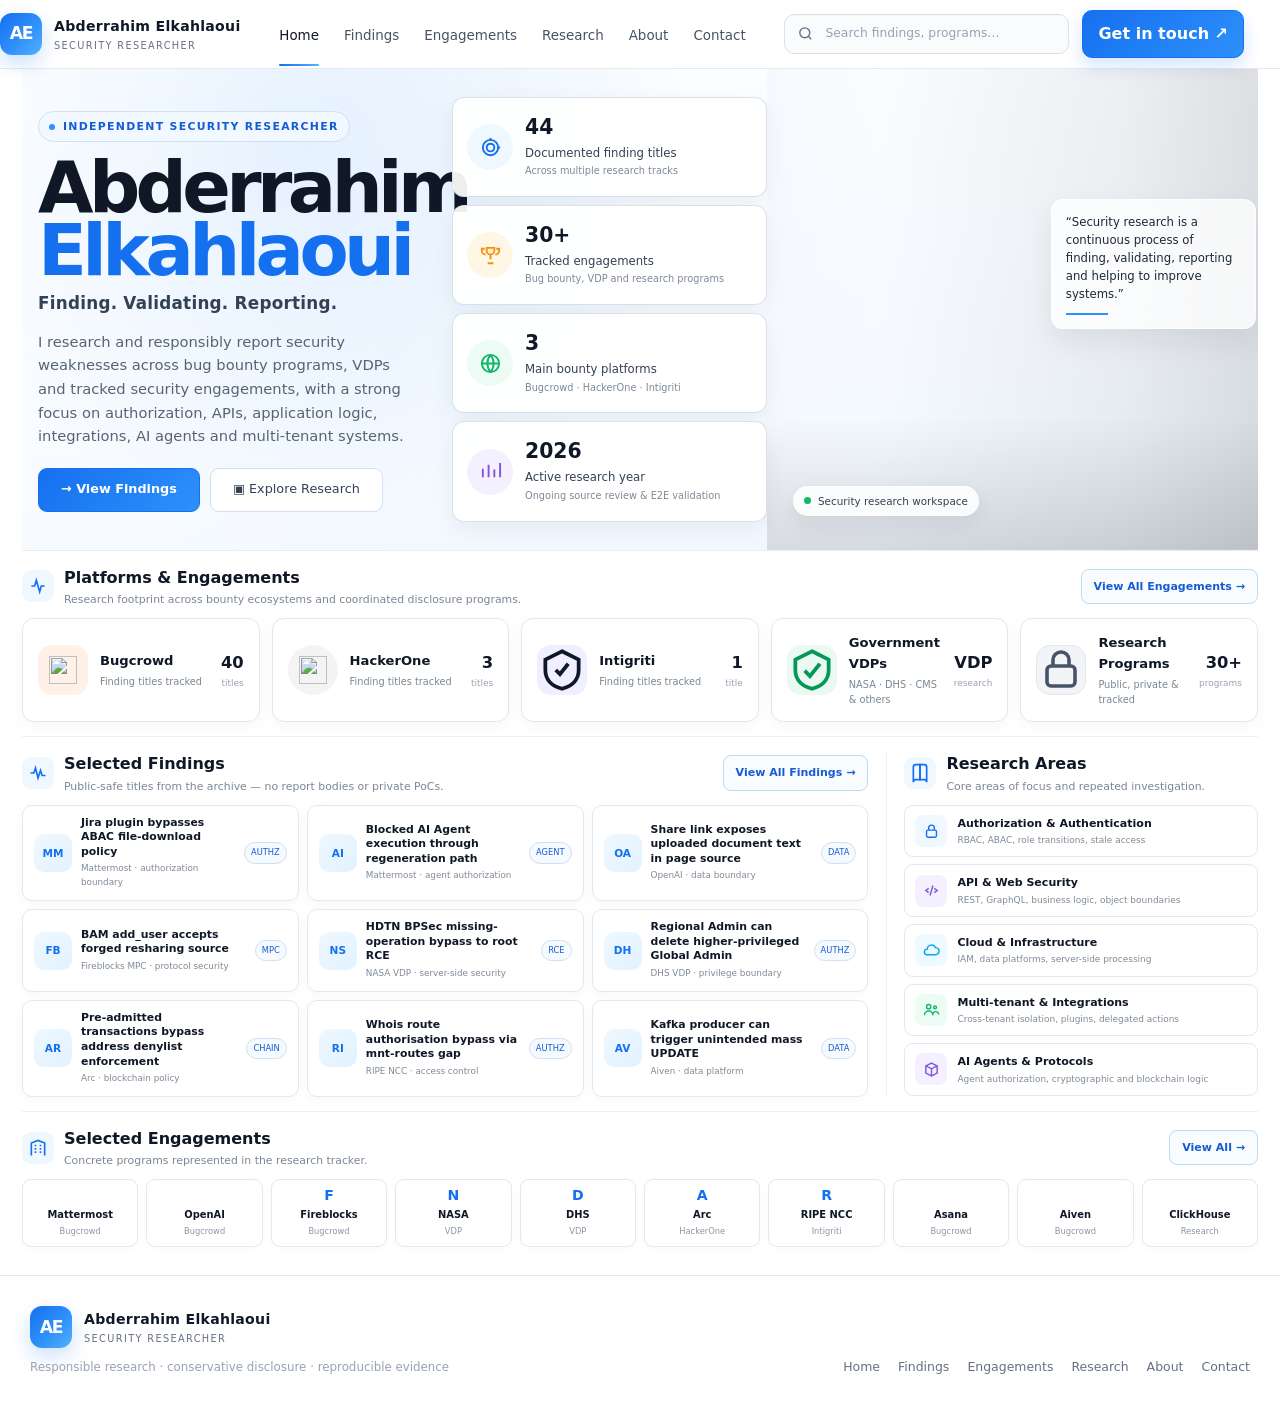
==== commit 11e3aa42: "Add real platform logos and polish homepage branding" ====
--- a/index.html
+++ b/index.html
@@ -1,7 +1,7 @@
 <!doctype html>
 <html lang="en">
 <head>
-<meta charset="utf-8"><meta name="viewport" content="width=device-width,initial-scale=1"><meta name="theme-color" content="#151a20">
+<meta charset="utf-8"><meta name="viewport" content="width=device-width,initial-scale=1"><meta name="theme-color" content="#ffffff">
 <meta name="description" content="Abderrahim Elkahlaoui — independent security researcher focused on authorization, access control, API security, integrations, business logic and responsible disclosure.">
 <meta property="og:title" content="Abderrahim Elkahlaoui — Security Researcher"><meta property="og:description" content="Independent security research across bug bounty programs, VDPs, APIs, authorization boundaries and integrations."><meta property="og:type" content="website"><meta property="og:url" content="https://elkahlaoui1982.github.io/">
 <link rel="canonical" href="https://elkahlaoui1982.github.io/"><title>Abderrahim Elkahlaoui — Security Researcher</title>
@@ -47,11 +47,11 @@
     <a class="home-link" href="engagements.html">View All Engagements →</a>
   </div>
   <div class="platform-row">
-    <div class="platform-card-v4"><div class="platform-icon-v4 bc">b</div><div><strong>Bugcrowd</strong><small>Finding titles tracked</small></div><div class="platform-count-v4">40<span>titles</span></div></div>
-    <div class="platform-card-v4"><div class="platform-icon-v4 h1">H1</div><div><strong>HackerOne</strong><small>Finding titles tracked</small></div><div class="platform-count-v4">3<span>titles</span></div></div>
-    <div class="platform-card-v4"><div class="platform-icon-v4 in">IN</div><div><strong>Intigriti</strong><small>Finding titles tracked</small></div><div class="platform-count-v4">1<span>title</span></div></div>
-    <div class="platform-card-v4"><div class="platform-icon-v4 vdp">✓</div><div><strong>Government VDPs</strong><small>NASA · DHS · CMS & others</small></div><div class="platform-count-v4">VDP<span>research</span></div></div>
-    <div class="platform-card-v4"><div class="platform-icon-v4 pr">+</div><div><strong>Research Programs</strong><small>Public, private & tracked</small></div><div class="platform-count-v4">30+<span>programs</span></div></div>
+    <div class="platform-card-v4"><div class="platform-icon-v4 bc"><img src="https://cdn.simpleicons.org/bugcrowd/FF6633" alt="" loading="lazy"></div><div><strong>Bugcrowd</strong><small>Finding titles tracked</small></div><div class="platform-count-v4">40<span>titles</span></div></div>
+    <div class="platform-card-v4"><div class="platform-icon-v4 h1"><img src="https://cdn.simpleicons.org/hackerone/494649" alt="" loading="lazy"></div><div><strong>HackerOne</strong><small>Finding titles tracked</small></div><div class="platform-count-v4">3<span>titles</span></div></div>
+    <div class="platform-card-v4"><div class="platform-icon-v4 in"><svg viewBox="0 0 24 24" fill="none" stroke="currentColor" stroke-width="1.8" aria-hidden="true"><path d="m12 3 8 4v5c0 4.8-3.3 7.8-8 9-4.7-1.2-8-4.2-8-9V7z"/><path d="m9 12 2 2 4-5"/></svg></div><div><strong>Intigriti</strong><small>Finding titles tracked</small></div><div class="platform-count-v4">1<span>title</span></div></div>
+    <div class="platform-card-v4"><div class="platform-icon-v4 vdp"><svg viewBox="0 0 24 24" fill="none" stroke="currentColor" stroke-width="1.8" aria-hidden="true"><path d="m12 3 8 4v5c0 4.8-3.3 7.8-8 9-4.7-1.2-8-4.2-8-9V7z"/><path d="M8.5 12.3 11 15l4.8-6"/></svg></div><div><strong>Government VDPs</strong><small>NASA · DHS · CMS & others</small></div><div class="platform-count-v4">VDP<span>research</span></div></div>
+    <div class="platform-card-v4"><div class="platform-icon-v4 pr"><svg viewBox="0 0 24 24" fill="none" stroke="currentColor" stroke-width="1.8" aria-hidden="true"><rect x="5" y="10" width="14" height="10" rx="2"/><path d="M8 10V7a4 4 0 0 1 8 0v3"/></svg></div><div><strong>Research Programs</strong><small>Public, private & tracked</small></div><div class="platform-count-v4">30+<span>programs</span></div></div>
   </div>
 </section>
 
@@ -94,16 +94,16 @@
     <a class="home-link" href="engagements.html">View All →</a>
   </div>
   <div class="engagement-row-v4">
-    <div class="engagement-v4"><div class="engagement-mark">M</div><b>Mattermost</b><small>Bugcrowd</small></div>
-    <div class="engagement-v4"><div class="engagement-mark">O</div><b>OpenAI</b><small>Bugcrowd</small></div>
+    <div class="engagement-v4"><div class="engagement-mark logo"><img src="https://cdn.simpleicons.org/mattermost/0058CC" alt="" loading="lazy"></div><b>Mattermost</b><small>Bugcrowd</small></div>
+    <div class="engagement-v4"><div class="engagement-mark logo"><img src="https://cdn.simpleicons.org/openai/412991" alt="" loading="lazy"></div><b>OpenAI</b><small>Bugcrowd</small></div>
     <div class="engagement-v4"><div class="engagement-mark">F</div><b>Fireblocks</b><small>Bugcrowd</small></div>
     <div class="engagement-v4"><div class="engagement-mark">N</div><b>NASA</b><small>VDP</small></div>
     <div class="engagement-v4"><div class="engagement-mark">D</div><b>DHS</b><small>VDP</small></div>
     <div class="engagement-v4"><div class="engagement-mark">A</div><b>Arc</b><small>HackerOne</small></div>
     <div class="engagement-v4"><div class="engagement-mark">R</div><b>RIPE NCC</b><small>Intigriti</small></div>
-    <div class="engagement-v4"><div class="engagement-mark">AS</div><b>Asana</b><small>Bugcrowd</small></div>
-    <div class="engagement-v4"><div class="engagement-mark">AV</div><b>Aiven</b><small>Bugcrowd</small></div>
-    <div class="engagement-v4"><div class="engagement-mark">CH</div><b>ClickHouse</b><small>Research</small></div>
+    <div class="engagement-v4"><div class="engagement-mark logo"><img src="https://cdn.simpleicons.org/asana/F06A6A" alt="" loading="lazy"></div><b>Asana</b><small>Bugcrowd</small></div>
+    <div class="engagement-v4"><div class="engagement-mark logo"><img src="https://cdn.simpleicons.org/aiven/FF3554" alt="" loading="lazy"></div><b>Aiven</b><small>Bugcrowd</small></div>
+    <div class="engagement-v4"><div class="engagement-mark logo"><img src="https://cdn.simpleicons.org/clickhouse/FFCC01" alt="" loading="lazy"></div><b>ClickHouse</b><small>Research</small></div>
   </div>
 </section>
 </main>
--- a/assets/styles.css
+++ b/assets/styles.css
@@ -1 +1,269 @@
-:root{--bg:#151a20;--bg-2:#181e25;--surface:#1c232b;--surface-2:#202832;--surface-3:#252e38;--line:rgba(233,240,246,.09);--line-strong:rgba(116,181,230,.28);--text:#f0f3f6;--muted:#9da9b4;--muted-2:#778490;--blue:#67b8ef;--blue-2:#8acdf7;--teal:#68c9c0;--amber:#d9ad63;--max:1220px;--radius:16px;--shadow:0 18px 55px rgba(0,0,0,.18)}*{box-sizing:border-box}html{scroll-behavior:smooth}body{margin:0;color:var(--text);background:linear-gradient(180deg,#171c22 0,#151a20 42%,#14191f 100%);font-family:Inter,ui-sans-serif,system-ui,-apple-system,BlinkMacSystemFont,"Segoe UI",sans-serif;line-height:1.6;-webkit-font-smoothing:antialiased}body:before{content:"";position:fixed;inset:0;pointer-events:none;background:radial-gradient(circle at 82% 0%,rgba(103,184,239,.08),transparent 28rem),radial-gradient(circle at 8% 18%,rgba(104,201,192,.04),transparent 26rem);z-index:-1}a{color:inherit;text-decoration:none}button,input,select{font:inherit}button,a,input,select{outline:none}button:focus-visible,a:focus-visible,input:focus-visible,select:focus-visible{box-shadow:0 0 0 3px rgba(103,184,239,.2);border-color:var(--blue)!important}.container{width:min(calc(100% - 40px),var(--max));margin-inline:auto}.site-header{position:sticky;top:0;z-index:50;border-bottom:1px solid var(--line);background:rgba(21,26,32,.86);backdrop-filter:blur(18px)}.nav-shell{min-height:72px;display:flex;align-items:center;justify-content:space-between;gap:24px}.brand{display:flex;align-items:center;gap:13px;min-width:max-content}.brand-mark{width:40px;height:40px;border:1px solid rgba(103,184,239,.3);border-radius:11px;display:grid;place-items:center;color:var(--blue-2);font-weight:850;letter-spacing:-.06em;background:rgba(103,184,239,.07)}.brand-copy strong{display:block;font-size:.84rem;letter-spacing:.06em}.brand-copy span{display:block;color:var(--muted);font-size:.64rem;letter-spacing:.14em;text-transform:uppercase}.desktop-nav{display:flex;align-items:center;gap:23px;color:#bac3cb;font-size:.88rem}.desktop-nav a{padding:8px 0;position:relative}.desktop-nav a:hover,.desktop-nav a.active{color:#fff}.desktop-nav a.active:after{content:"";position:absolute;left:0;right:0;bottom:-18px;height:2px;background:var(--blue);border-radius:2px}.nav-cta,.button{border:1px solid var(--line-strong);border-radius:10px;padding:10px 15px;background:rgba(103,184,239,.06);color:#eaf5fc;display:inline-flex;align-items:center;justify-content:center;gap:8px;transition:.18s ease}.nav-cta:hover,.button:hover{transform:translateY(-1px);background:rgba(103,184,239,.1);border-color:rgba(103,184,239,.46)}.button.primary{color:#10202b;background:#79c5f3;border-color:#79c5f3;font-weight:800}.button.ghost{background:transparent}.menu-button{display:none;width:44px;height:44px;border:1px solid var(--line);border-radius:10px;color:var(--text);background:var(--surface)}.mobile-nav{display:none;border-top:1px solid var(--line);padding:12px 18px 18px}.mobile-nav[data-open]{display:grid;gap:6px}.mobile-nav a{padding:11px 12px;color:#c4ccd2;border-radius:9px}.mobile-nav a:hover{background:rgba(255,255,255,.035);color:#fff}.hero{display:grid;grid-template-columns:1.08fr .92fr;gap:64px;align-items:center;padding-block:84px 48px}.eyebrow{display:inline-flex;align-items:center;gap:8px;color:#b8dff7;border:1px solid var(--line-strong);background:rgba(103,184,239,.045);border-radius:999px;padding:6px 10px;text-transform:uppercase;font-size:.69rem;letter-spacing:.13em;font-weight:800}.eyebrow:before{content:"";width:6px;height:6px;border-radius:50%;background:var(--blue)}h1,h2,h3,p{margin-top:0}.hero h1{margin:20px 0 12px;font-size:clamp(3.2rem,6.5vw,5.8rem);line-height:.95;letter-spacing:-.055em}.hero h1 span{display:block;color:var(--blue-2)}.hero-kicker{color:#b9d8eb;font:500 .98rem/1.7 ui-monospace,SFMono-Regular,Menlo,monospace;letter-spacing:.09em}.hero-copy{color:#b1bbc4;max-width:650px;font-size:1.02rem;margin:18px 0 27px}.hero-actions{display:flex;flex-wrap:wrap;gap:11px}.research-console{border:1px solid var(--line);border-radius:20px;background:linear-gradient(145deg,rgba(32,40,50,.98),rgba(25,31,38,.98));box-shadow:var(--shadow);overflow:hidden}.console-top{padding:16px 18px;border-bottom:1px solid var(--line);display:flex;justify-content:space-between;align-items:center;color:var(--muted);font-size:.76rem}.console-status{display:flex;align-items:center;gap:7px}.console-status:before{content:"";width:7px;height:7px;border-radius:50%;background:#75c9a4}.console-body{padding:24px}.console-title{font-size:1.02rem;font-weight:750;margin-bottom:17px}.console-grid{display:grid;grid-template-columns:1fr 1fr;gap:10px}.console-item{padding:16px;border:1px solid var(--line);border-radius:12px;background:rgba(255,255,255,.025)}.console-item strong{display:block;font-size:1.45rem;letter-spacing:-.035em}.console-item span{display:block;color:var(--muted);font-size:.74rem;margin-top:2px}.console-note{margin-top:14px;padding:14px 15px;border-left:2px solid var(--blue);background:rgba(103,184,239,.045);color:#c6d0d8;font-size:.84rem}.stats{display:grid;grid-template-columns:repeat(4,1fr);border:1px solid var(--line);background:var(--surface);border-radius:var(--radius);overflow:hidden;margin:10px 0 24px}.stat{padding:22px 25px;position:relative}.stat:not(:last-child):after{content:"";position:absolute;top:24%;right:0;width:1px;height:52%;background:var(--line)}.stat strong{font-size:1.48rem;letter-spacing:-.025em}.stat span{display:block;color:var(--muted);font-size:.79rem;margin-top:2px}.section{padding-block:48px}.section-heading{display:flex;justify-content:space-between;gap:24px;align-items:end;margin-bottom:20px}.section-heading h2{margin:0;font-size:clamp(1.6rem,3vw,2.2rem);letter-spacing:-.035em}.section-heading p{max-width:650px;color:var(--muted);margin:7px 0 0}.section-link{color:#9fd3f3;white-space:nowrap;font-size:.84rem}.grid{display:grid;gap:14px}.platform-grid{grid-template-columns:repeat(4,1fr)}.platform-strip{display:grid;grid-template-columns:repeat(4,1fr);gap:12px}.platform-card,.card,.panel{border:1px solid var(--line);border-radius:var(--radius);background:linear-gradient(145deg,var(--surface),#1a2129);box-shadow:0 10px 35px rgba(0,0,0,.08)}.platform-card{padding:19px 20px;display:flex;align-items:center;gap:14px}.platform-mark{width:38px;height:38px;border-radius:10px;display:grid;place-items:center;border:1px solid var(--line-strong);color:#b9e1fa;background:rgba(103,184,239,.05);font:800 .72rem ui-monospace,monospace}.platform-card strong{display:block;font-size:.93rem}.platform-card span{display:block;color:var(--muted);font-size:.74rem}.card{padding:22px}.card h3{margin:0 0 7px;font-size:1.02rem}.card p{margin:0;color:var(--muted);font-size:.85rem}.feature-grid{display:grid;grid-template-columns:repeat(2,1fr);gap:12px}.feature-card{border:1px solid var(--line);background:rgba(30,38,47,.9);border-radius:14px;padding:18px}.feature-top{display:flex;justify-content:space-between;gap:10px;margin-bottom:10px}.feature-program{font-size:.72rem;color:var(--muted);text-transform:uppercase;letter-spacing:.08em}.feature-title{font-size:.92rem;font-weight:720;line-height:1.45}.platform-pill{border:1px solid var(--line-strong);color:#b9dff4;border-radius:999px;padding:4px 8px;font-size:.64rem;white-space:nowrap;background:rgba(103,184,239,.04)}.focus-grid{display:grid;grid-template-columns:repeat(5,1fr);gap:10px}.focus-item{border:1px solid var(--line);border-radius:12px;padding:15px;background:rgba(255,255,255,.022);color:#d8dfe4;font-size:.79rem}.focus-item span{display:block;color:var(--blue-2);font-size:1rem;margin-bottom:5px}.engagement-cloud{display:flex;flex-wrap:wrap;gap:9px}.engagement-chip{border:1px solid var(--line);background:rgba(255,255,255,.025);border-radius:10px;padding:10px 13px;color:#cbd3d9;font-size:.78rem}.panel-grid{display:grid;grid-template-columns:1.35fr .8fr;gap:14px}.panel{overflow:hidden}.panel-header{padding:17px 19px;border-bottom:1px solid var(--line);display:flex;align-items:center;justify-content:space-between;gap:12px}.panel-header h2,.panel-header h3{margin:0;font-size:1.03rem}.finding-list{list-style:none;padding:0;margin:0}.finding-row{display:grid;grid-template-columns:auto 1fr auto;gap:13px;align-items:center;padding:16px 19px;border-bottom:1px solid var(--line);transition:background .16s}.finding-row:last-child{border-bottom:0}.finding-row:hover{background:rgba(255,255,255,.022)}.finding-dot{width:5px;height:34px;border-radius:8px;background:var(--blue)}.finding-title{font-size:.89rem;font-weight:700;line-height:1.45}.finding-meta{color:var(--muted);font-size:.71rem;margin-top:4px}.engagement-list{list-style:none;margin:0;padding:0}.engagement-list li{display:flex;align-items:center;justify-content:space-between;gap:16px;padding:14px 18px;border-bottom:1px solid var(--line)}.engagement-list li:last-child{border:0}.engagement-name{font-size:.86rem;font-weight:700}.engagement-meta{color:var(--muted);font-size:.71rem}.tags{display:flex;flex-wrap:wrap;gap:9px}.tag{border:1px solid var(--line);border-radius:999px;padding:8px 11px;color:#c8d1d8;background:rgba(255,255,255,.025);font-size:.78rem}.timeline{display:grid;grid-template-columns:repeat(3,1fr);gap:14px}.timeline .year,.mono{color:#9dcfec;font:700 .76rem ui-monospace,monospace;letter-spacing:.08em}.timeline h3{margin:8px 0 7px}.timeline p{color:var(--muted);font-size:.86rem}.page-hero{padding:68px 0 36px}.page-hero h1{font-size:clamp(2.6rem,5.5vw,4.6rem);line-height:1;letter-spacing:-.05em;margin:14px 0 14px}.page-hero p{color:var(--muted);max-width:760px;font-size:1rem}.filters{padding:14px;display:grid;grid-template-columns:1fr 210px 150px auto;gap:9px;position:sticky;top:86px;z-index:20;background:rgba(24,30,37,.94);backdrop-filter:blur(16px);border:1px solid var(--line);border-radius:14px;margin-bottom:16px}.input,.select{width:100%;min-height:43px;color:var(--text);background:#1a2027;border:1px solid var(--line);border-radius:9px;padding:0 11px}.input::placeholder{color:#737f89}.filter-reset{min-height:43px;border:1px solid var(--line-strong);color:#d5e8f4;background:rgba(103,184,239,.04);border-radius:9px;padding:0 13px;cursor:pointer}.catalog-toolbar{color:var(--muted);font-size:.8rem;margin:10px 4px 13px}.catalog .finding-row{grid-template-columns:auto 1fr auto;border:1px solid var(--line);border-radius:13px;margin-bottom:9px;background:rgba(29,36,44,.82)}.catalog .finding-row[hidden]{display:none}.empty{padding:46px 24px;text-align:center;color:var(--muted);border:1px dashed var(--line);border-radius:14px}.engagement-grid{grid-template-columns:repeat(3,1fr)}.engagement-card{min-height:150px}.engagement-card .mono{margin-bottom:26px}.engagement-card h3{font-size:1rem}.about-grid{display:grid;grid-template-columns:1.15fr .85fr;gap:14px}.about-card p,.muted{color:var(--muted)}.split-note{border:1px solid var(--line);border-left:2px solid var(--blue);border-radius:12px;padding:15px 17px;background:rgba(103,184,239,.035);color:#b8c3cc}.contact-card{display:grid;grid-template-columns:1fr 1fr;gap:28px}.contact-links{display:grid;gap:9px}.contact-link{display:flex;justify-content:space-between;align-items:center;border:1px solid var(--line);border-radius:11px;padding:13px 14px;background:rgba(255,255,255,.02);color:#dbe3e8}.site-footer{margin-top:48px;border-top:1px solid var(--line);padding:30px 0 34px;background:rgba(17,22,27,.55)}.footer-grid{display:flex;justify-content:space-between;gap:28px;align-items:end}.footer-copy{color:var(--muted-2);font-size:.74rem;margin-top:10px}.footer-nav{display:flex;gap:18px;flex-wrap:wrap;color:var(--muted);font-size:.78rem}.footer-nav a:hover{color:#fff}@media(max-width:980px){.desktop-nav,.nav-cta{display:none}.menu-button{display:block}.hero{grid-template-columns:1fr;padding-block:62px 38px;gap:32px}.hero h1{font-size:clamp(3rem,11vw,5.2rem)}.platform-strip,.platform-grid{grid-template-columns:repeat(2,1fr)}.focus-grid{grid-template-columns:repeat(3,1fr)}.panel-grid,.about-grid,.contact-card{grid-template-columns:1fr}.engagement-grid{grid-template-columns:repeat(2,1fr)}.filters{grid-template-columns:1fr 1fr}.stats{grid-template-columns:repeat(2,1fr)}.stat:nth-child(2):after{display:none}}@media(max-width:640px){.container{width:min(calc(100% - 28px),var(--max))}.brand-copy strong{font-size:.74rem}.brand-copy span{font-size:.57rem}.hero{padding-block:46px 28px}.hero h1{font-size:clamp(2.65rem,14vw,4rem)}.hero-kicker{font-size:.82rem;letter-spacing:.06em}.console-grid,.feature-grid,.platform-strip,.platform-grid,.engagement-grid,.focus-grid,.timeline{grid-template-columns:1fr}.stats{grid-template-columns:1fr 1fr}.stat{padding:18px}.section{padding-block:36px}.section-heading{align-items:flex-start;flex-direction:column}.filters{position:static;grid-template-columns:1fr}.finding-row,.catalog .finding-row{grid-template-columns:auto 1fr}.finding-row .platform-pill{grid-column:2;width:max-content}.footer-grid{align-items:flex-start;flex-direction:column}.footer-nav{gap:13px}}+:root{
+  --bg:#f7f9fc;
+  --surface:#ffffff;
+  --surface-soft:#f4f7fb;
+  --surface-blue:#eef6ff;
+  --text:#0f172a;
+  --muted:#667085;
+  --muted-2:#98a2b3;
+  --line:#e5eaf0;
+  --line-strong:#cfe1f2;
+  --blue:#1570ef;
+  --blue-2:#2e90fa;
+  --cyan:#0ba5ec;
+  --teal:#12b76a;
+  --violet:#7f56d9;
+  --amber:#f79009;
+  --red:#f04438;
+  --shadow-sm:0 2px 8px rgba(16,24,40,.04);
+  --shadow-md:0 10px 30px rgba(16,24,40,.07);
+  --shadow-lg:0 24px 60px rgba(16,24,40,.10);
+  --max:1220px;
+  --radius:16px
+}
+*{box-sizing:border-box}
+html{scroll-behavior:smooth}
+body{
+  margin:0;
+  color:var(--text);
+  background:linear-gradient(180deg,#fff 0,#f8fbff 36rem,#f7f9fc 100%);
+  font-family:Inter,ui-sans-serif,system-ui,-apple-system,BlinkMacSystemFont,"Segoe UI",sans-serif;
+  line-height:1.58;
+  -webkit-font-smoothing:antialiased
+}
+a{color:inherit;text-decoration:none}
+button,input,select{font:inherit}
+button,a,input,select{outline:none}
+button:focus-visible,a:focus-visible,input:focus-visible,select:focus-visible{
+  box-shadow:0 0 0 4px rgba(21,112,239,.13)!important
+}
+.container{width:min(calc(100% - 40px),var(--max));margin-inline:auto}
+
+/* Header */
+.site-header{
+  position:sticky;top:0;z-index:50;
+  background:rgba(255,255,255,.94);
+  border-bottom:1px solid var(--line);
+  backdrop-filter:blur(18px)
+}
+.nav-shell{min-height:68px;display:flex;align-items:center;justify-content:space-between;gap:24px}
+.brand{display:flex;align-items:center;gap:12px;min-width:max-content}
+.brand-mark{
+  width:42px;height:42px;
+  display:grid;place-items:center;
+  font-weight:900;font-size:1.08rem;letter-spacing:-.08em;
+  color:#fff;
+  background:linear-gradient(135deg,#1570ef,#2e90fa 55%,#53b1fd);
+  border-radius:12px;
+  box-shadow:0 8px 20px rgba(21,112,239,.22)
+}
+.brand-copy strong{display:block;font-size:.88rem;letter-spacing:.02em;color:#101828}
+.brand-copy span{display:block;margin-top:1px;color:#667085;font-size:.61rem;letter-spacing:.14em;text-transform:uppercase}
+.desktop-nav{display:flex;align-items:center;gap:25px;color:#475467;font-size:.84rem}
+.desktop-nav a{padding:22px 0 19px;position:relative}
+.desktop-nav a:hover,.desktop-nav a.active{color:#101828}
+.desktop-nav a.active:after{
+  content:"";position:absolute;left:0;right:0;bottom:-1px;height:2px;
+  background:linear-gradient(90deg,#1570ef,#53b1fd);border-radius:2px
+}
+.nav-cta,.button{
+  border:1px solid var(--line-strong);
+  border-radius:10px;padding:10px 15px;
+  background:#fff;color:#175cd3;
+  display:inline-flex;align-items:center;justify-content:center;gap:8px;
+  transition:.18s ease
+}
+.nav-cta{
+  background:linear-gradient(135deg,#1570ef,#2e90fa);
+  border-color:#1570ef;color:#fff;font-weight:750;
+  box-shadow:0 8px 18px rgba(21,112,239,.18)
+}
+.nav-cta:hover,.button:hover{transform:translateY(-1px);box-shadow:var(--shadow-sm)}
+.button.primary{background:linear-gradient(135deg,#1570ef,#2e90fa);border-color:#1570ef;color:#fff;font-weight:800}
+.button.ghost{background:#fff;color:#344054}
+.menu-button{display:none;width:44px;height:44px;border:1px solid var(--line);border-radius:10px;color:#344054;background:#fff}
+.mobile-nav{display:none;border-top:1px solid var(--line);background:#fff;padding:12px 18px 18px}
+.mobile-nav[data-open]{display:grid;gap:6px}
+.mobile-nav a{padding:11px 12px;color:#475467;border-radius:9px}
+.mobile-nav a:hover{background:#f3f7fb;color:#101828}
+
+/* Generic */
+.eyebrow{
+  display:inline-flex;align-items:center;gap:8px;
+  color:#175cd3;border:1px solid #cfe1f2;background:#f2f8ff;
+  border-radius:999px;padding:6px 10px;text-transform:uppercase;
+  font-size:.68rem;letter-spacing:.12em;font-weight:800
+}
+.eyebrow:before{content:"";width:6px;height:6px;border-radius:50%;background:#2e90fa}
+h1,h2,h3,p{margin-top:0}
+.page-hero{
+  position:relative;
+  padding:66px 0 38px
+}
+.page-hero:before{
+  content:"";position:absolute;left:50%;top:0;transform:translateX(-50%);
+  width:100vw;height:100%;
+  background:
+    radial-gradient(circle at 10% 20%,rgba(46,144,250,.08),transparent 30rem),
+    linear-gradient(180deg,#fbfdff,#f7faff);
+  border-bottom:1px solid #edf1f5;z-index:-1
+}
+.page-hero h1{font-size:clamp(2.8rem,5.6vw,4.8rem);line-height:.98;letter-spacing:-.055em;margin:16px 0 14px}
+.page-hero p{max-width:780px;color:var(--muted);font-size:1rem}
+.section{padding-block:44px}
+.section-heading{display:flex;justify-content:space-between;gap:24px;align-items:end;margin-bottom:20px}
+.section-heading h2{margin:0;font-size:clamp(1.55rem,2.6vw,2.1rem);letter-spacing:-.035em}
+.section-heading p{max-width:680px;color:var(--muted);margin:7px 0 0}
+.section-link{color:#175cd3;white-space:nowrap;font-size:.84rem;font-weight:700}
+.grid{display:grid;gap:14px}
+
+/* Cards */
+.card,.panel,.platform-card,.feature-card{
+  background:rgba(255,255,255,.98);
+  border:1px solid var(--line);
+  border-radius:var(--radius);
+  box-shadow:var(--shadow-sm)
+}
+.card{padding:22px}
+.card:hover,.feature-card:hover,.platform-card:hover{box-shadow:var(--shadow-md);border-color:#d5e1ed}
+.card h3{margin:0 0 7px;font-size:1.02rem}
+.card p{margin:0;color:var(--muted);font-size:.86rem}
+.platform-grid{grid-template-columns:repeat(4,1fr)}
+.platform-strip{display:grid;grid-template-columns:repeat(4,1fr);gap:12px}
+.platform-card{padding:18px 20px;display:flex;align-items:center;gap:14px}
+.platform-mark{
+  width:40px;height:40px;border-radius:12px;display:grid;place-items:center;
+  border:1px solid #d6e8f6;color:#1570ef;background:#eff8ff;
+  font:800 .72rem ui-monospace,monospace
+}
+.platform-card strong{display:block;font-size:.93rem}
+.platform-card span{display:block;color:var(--muted);font-size:.74rem}
+.feature-grid{display:grid;grid-template-columns:repeat(2,1fr);gap:12px}
+.feature-card{padding:18px}
+.feature-top{display:flex;justify-content:space-between;gap:10px;margin-bottom:10px}
+.feature-program{font-size:.72rem;color:#667085;text-transform:uppercase;letter-spacing:.08em}
+.feature-title{font-size:.93rem;font-weight:720;line-height:1.45}
+.platform-pill{
+  border:1px solid #cfe1f2;color:#175cd3;border-radius:999px;padding:4px 8px;
+  font-size:.64rem;white-space:nowrap;background:#f4f9ff
+}
+.focus-grid{display:grid;grid-template-columns:repeat(5,1fr);gap:10px}
+.focus-item{
+  border:1px solid var(--line);border-radius:14px;padding:16px;
+  background:#fff;color:#344054;font-size:.79rem;box-shadow:var(--shadow-sm)
+}
+.focus-item span{display:block;color:#1570ef;font-size:1rem;margin-bottom:5px;font-weight:800}
+.tags{display:flex;flex-wrap:wrap;gap:9px}
+.tag{
+  border:1px solid #dbe6ef;border-radius:999px;padding:8px 11px;color:#475467;
+  background:#fff;font-size:.78rem;box-shadow:0 1px 3px rgba(16,24,40,.03)
+}
+.split-note{
+  border:1px solid #dbe8f3;border-left:3px solid #2e90fa;border-radius:12px;
+  padding:15px 17px;background:#f5faff;color:#475467
+}
+
+/* Lists/findings */
+.panel{overflow:hidden}
+.panel-grid{display:grid;grid-template-columns:1.35fr .8fr;gap:14px}
+.panel-header{
+  padding:17px 19px;border-bottom:1px solid var(--line);
+  display:flex;align-items:center;justify-content:space-between;gap:12px
+}
+.panel-header h2,.panel-header h3{margin:0;font-size:1.03rem}
+.finding-list{list-style:none;padding:0;margin:0}
+.finding-row{
+  display:grid;grid-template-columns:auto 1fr auto;gap:13px;align-items:center;
+  padding:16px 19px;border-bottom:1px solid var(--line);transition:.16s
+}
+.finding-row:last-child{border-bottom:0}
+.finding-row:hover{background:#f8fbfe}
+.finding-dot{width:5px;height:34px;border-radius:8px;background:linear-gradient(180deg,#1570ef,#53b1fd)}
+.finding-title{font-size:.89rem;font-weight:720;line-height:1.45}
+.finding-meta{color:var(--muted);font-size:.71rem;margin-top:4px}
+.engagement-list{list-style:none;margin:0;padding:0}
+.engagement-list li{display:flex;align-items:center;justify-content:space-between;gap:16px;padding:14px 18px;border-bottom:1px solid var(--line)}
+.engagement-list li:last-child{border:0}
+.engagement-name{font-size:.86rem;font-weight:700}
+.engagement-meta{color:var(--muted);font-size:.71rem}
+
+/* Filters */
+.filters{
+  padding:14px;display:grid;grid-template-columns:1fr 210px 150px auto;gap:9px;
+  position:sticky;top:82px;z-index:20;background:rgba(255,255,255,.95);
+  backdrop-filter:blur(16px);border:1px solid var(--line);border-radius:14px;margin-bottom:16px;
+  box-shadow:var(--shadow-sm)
+}
+.input,.select{
+  width:100%;min-height:44px;color:var(--text);background:#fff;
+  border:1px solid #d9e2ec;border-radius:9px;padding:0 11px
+}
+.input:focus,.select:focus{border-color:#84caff}
+.input::placeholder{color:#98a2b3}
+.filter-reset{
+  min-height:44px;border:1px solid #b9dcf3;color:#175cd3;background:#f5faff;
+  border-radius:9px;padding:0 13px;cursor:pointer;font-weight:700
+}
+.catalog-toolbar{color:var(--muted);font-size:.8rem;margin:10px 4px 13px}
+.catalog .finding-row{
+  grid-template-columns:auto 1fr auto;border:1px solid var(--line);
+  border-radius:13px;margin-bottom:9px;background:#fff;box-shadow:var(--shadow-sm)
+}
+.catalog .finding-row[hidden]{display:none}
+.empty{padding:46px 24px;text-align:center;color:var(--muted);border:1px dashed #cfd8e3;border-radius:14px;background:#fff}
+
+/* Engagement pages */
+.engagement-grid{grid-template-columns:repeat(3,1fr)}
+.engagement-card{min-height:150px;position:relative;overflow:hidden}
+.engagement-card:before{
+  content:"";position:absolute;inset:0 auto 0 0;width:3px;background:linear-gradient(180deg,#1570ef,#53b1fd)
+}
+.engagement-card .mono{margin-bottom:24px}
+.engagement-card h3{font-size:1rem}
+.mono,.timeline .year{color:#1570ef;font:750 .76rem ui-monospace,monospace;letter-spacing:.08em}
+
+/* About/research */
+.about-grid{display:grid;grid-template-columns:1.15fr .85fr;gap:14px}
+.about-card p,.muted{color:var(--muted)}
+.timeline{display:grid;grid-template-columns:repeat(3,1fr);gap:14px}
+.timeline h3{margin:8px 0 7px}
+.timeline p{color:var(--muted);font-size:.86rem}
+
+/* Contact */
+.contact-card{display:grid;grid-template-columns:1fr 1fr;gap:28px}
+.contact-links{display:grid;gap:9px}
+.contact-link{
+  display:flex;justify-content:space-between;align-items:center;border:1px solid var(--line);
+  border-radius:11px;padding:14px 15px;background:#fff;color:#344054;transition:.15s
+}
+.contact-link:hover{border-color:#bcdcf2;background:#f8fbff;transform:translateY(-1px)}
+
+/* Footer */
+.site-footer{margin-top:48px;border-top:1px solid var(--line);padding:30px 0 34px;background:#fff}
+.footer-grid{display:flex;justify-content:space-between;gap:28px;align-items:end}
+.footer-copy{color:var(--muted-2);font-size:.74rem;margin-top:10px}
+.footer-nav{display:flex;gap:18px;flex-wrap:wrap;color:var(--muted);font-size:.78rem}
+.footer-nav a:hover{color:#101828}
+
+@media(max-width:980px){
+  .desktop-nav,.nav-cta{display:none}
+  .menu-button{display:block}
+  .platform-strip,.platform-grid{grid-template-columns:repeat(2,1fr)}
+  .focus-grid{grid-template-columns:repeat(3,1fr)}
+  .panel-grid,.about-grid,.contact-card{grid-template-columns:1fr}
+  .engagement-grid{grid-template-columns:repeat(2,1fr)}
+  .filters{grid-template-columns:1fr 1fr}
+}
+@media(max-width:640px){
+  .container{width:min(calc(100% - 28px),var(--max))}
+  .brand-copy strong{font-size:.74rem}
+  .brand-copy span{font-size:.56rem}
+  .section{padding-block:34px}
+  .section-heading{align-items:flex-start;flex-direction:column}
+  .filters{position:static;grid-template-columns:1fr}
+  .feature-grid,.platform-strip,.platform-grid,.engagement-grid,.focus-grid,.timeline{grid-template-columns:1fr}
+  .finding-row,.catalog .finding-row{grid-template-columns:auto 1fr}
+  .finding-row .platform-pill{grid-column:2;width:max-content}
+  .footer-grid{align-items:flex-start;flex-direction:column}
+  .footer-nav{gap:13px}
+}
--- a/assets/home.css
+++ b/assets/home.css
@@ -1,108 +1,174 @@
-/* Premium home v4 */
-.home-v3{background:#151a20;color:#edf2f5}
-.home-v3 .site-header{background:rgba(18,23,29,.94);border-bottom:1px solid rgba(255,255,255,.075)}
-.home-v3 .nav-shell{width:min(calc(100% - 36px),1450px);min-height:64px}
-.home-v3 .brand-mark{width:42px;height:42px;border:0;border-radius:0;background:transparent;color:#53b9f2;font-size:1.55rem;font-weight:900;box-shadow:none}
-.home-v3 .brand-copy strong{font-size:.9rem;letter-spacing:.02em}
-.home-v3 .brand-copy span{font-size:.61rem;letter-spacing:.14em;color:#8f9aa5}
-.home-v3 .desktop-nav{gap:28px;font-size:.78rem}
-.home-v3 .desktop-nav a.active:after{bottom:-19px;background:#4fc3ff;box-shadow:none}
-.home-tools{display:flex;align-items:center;gap:14px}
-.home-search{width:270px;height:38px;display:flex;align-items:center;border:1px solid #334657;border-radius:9px;background:#141c24}
-.home-search svg{width:17px;height:17px;margin-left:12px;color:#8ba1b3}
-.home-search input{width:100%;border:0;background:transparent;color:#edf2f5;padding:0 10px;font-size:.76rem}
-.home-search input::placeholder{color:#8493a0}
-.home-v3 .nav-cta{background:#56bef7;color:#08131c;border-color:#56bef7;font-weight:800;padding:10px 17px;box-shadow:0 8px 24px rgba(60,172,235,.16)}
-.home-shell{width:min(calc(100% - 42px),1460px);margin-inline:auto}
-.home-v3 main{overflow:hidden}
+/* Homepage — approved premium light direction */
+.home-v3{background:#fff;color:#0f172a}
+.home-v3 .site-header{background:rgba(255,255,255,.96)}
+.home-v3 .nav-shell{width:min(calc(100% - 36px),1450px)}
+.home-tools{display:flex;align-items:center;gap:13px}
+.home-search{
+  width:285px;height:40px;display:flex;align-items:center;
+  border:1px solid #d9e3ec;background:#f9fbfd;border-radius:10px;
+  box-shadow:inset 0 1px 0 rgba(16,24,40,.02)
+}
+.home-search svg{width:17px;height:17px;margin-left:12px;color:#667085;flex:none}
+.home-search input{width:100%;border:0;background:transparent;color:#101828;padding:0 11px;font-size:.77rem}
+.home-search input::placeholder{color:#98a2b3}
+.home-shell{width:min(calc(100% - 44px),1450px);margin-inline:auto}
 
-/* hero */
-.home-hero{display:grid;grid-template-columns:minmax(420px,.95fr) 300px minmax(520px,1.15fr);min-height:374px;border-bottom:1px solid rgba(255,255,255,.07)}
-.hero-copy-col{display:flex;flex-direction:column;justify-content:center;padding:38px 36px 34px 12px}
-.hero-copy-col .eyebrow{width:max-content;border-color:#3c596c;background:#18242d;color:#c8e7f8;font-size:.64rem;padding:6px 10px}
-.hero-copy-col h1{margin:14px 0 9px;font-size:clamp(3.45rem,5.45vw,5.25rem);line-height:.9;letter-spacing:-.058em}
-.hero-copy-col h1 span{display:block;color:#55baf0}
-.hero-tagline{font-size:1.05rem;font-weight:620;letter-spacing:.04em;color:#c8d8e4;margin-bottom:13px}
-.hero-copy-col p{color:#b0bbc5;font-size:.92rem;line-height:1.55;max-width:610px;margin:0 0 20px}
+/* Hero */
+.home-hero{
+  position:relative;
+  display:grid;grid-template-columns:minmax(430px,.95fr) 315px minmax(520px,1.1fr);
+  min-height:382px;
+  background:
+    radial-gradient(circle at 23% 16%,rgba(46,144,250,.13),transparent 24rem),
+    linear-gradient(180deg,#fbfdff,#f2f8ff);
+  border-bottom:1px solid #e7edf3;
+  overflow:hidden
+}
+.home-hero:before{
+  content:"";position:absolute;inset:0;pointer-events:none;
+  background:linear-gradient(90deg,rgba(255,255,255,.4),transparent 44%)
+}
+.hero-copy-col{position:relative;z-index:2;display:flex;flex-direction:column;justify-content:center;padding:42px 34px 38px 16px}
+.hero-copy-col .eyebrow{width:max-content}
+.hero-copy-col h1{margin:14px 0 8px;font-size:clamp(3.65rem,5.6vw,5.45rem);line-height:.88;letter-spacing:-.064em;color:#101828}
+.hero-copy-col h1 span{display:block;color:#1570ef}
+.hero-tagline{font-size:1.05rem;font-weight:650;color:#344054;margin-bottom:13px;letter-spacing:.015em}
+.hero-copy-col p{max-width:610px;color:#566474;font-size:.92rem;line-height:1.6;margin:0 0 20px}
 .hero-actions{display:flex;gap:10px;flex-wrap:wrap}
-.home-v3 .hero-actions .button{min-height:42px;padding:0 22px;border-radius:8px;font-size:.8rem}
-.home-v3 .hero-actions .button.primary{background:#59bef4;border-color:#59bef4;color:#07131c}
-.home-v3 .hero-actions .button.ghost{background:#151d25;border-color:#395368;color:#dce7ee}
+.home-v3 .hero-actions .button{min-height:44px;padding:0 22px;border-radius:9px;font-size:.8rem}
+.hero-stat-col{position:relative;z-index:2;display:grid;grid-template-rows:repeat(4,1fr);gap:8px;padding:28px 0}
+.hero-stat{
+  display:grid;grid-template-columns:46px 1fr;align-items:center;gap:12px;
+  border:1px solid rgba(213,224,235,.96);background:rgba(255,255,255,.93);
+  border-radius:12px;padding:11px 14px;
+  box-shadow:0 8px 24px rgba(16,24,40,.055)
+}
+.hero-stat-icon{
+  width:46px;height:46px;border-radius:50%;display:grid;place-items:center;
+  background:#eff8ff;color:#1570ef
+}
+.hero-stat:nth-child(2) .hero-stat-icon{background:#fff7e6;color:#f79009}
+.hero-stat:nth-child(3) .hero-stat-icon{background:#ecfbf3;color:#12b76a}
+.hero-stat:nth-child(4) .hero-stat-icon{background:#f4f0ff;color:#7f56d9}
+.hero-stat-icon svg{width:23px;height:23px}
+.hero-stat strong{font-size:1.27rem;line-height:1;color:#101828}
+.hero-stat span{display:block;color:#344054;font-size:.73rem;margin-top:3px}
+.hero-stat small{display:block;color:#7d8997;font-size:.61rem;margin-top:1px}
 
-.hero-stat-col{display:grid;grid-template-rows:repeat(4,1fr);gap:6px;padding:28px 0}
-.hero-stat{display:grid;grid-template-columns:42px 1fr;align-items:center;gap:12px;border:1px solid rgba(255,255,255,.09);background:rgba(25,33,42,.88);border-radius:11px;padding:10px 14px}
-.hero-stat-icon{width:42px;height:42px;border-radius:50%;display:grid;place-items:center;background:#142432;color:#51bff7}
-.hero-stat:nth-child(2) .hero-stat-icon{background:#2d2719;color:#efb84f}
-.hero-stat:nth-child(3) .hero-stat-icon{background:#11262b;color:#4fd2d6}
-.hero-stat:nth-child(4) .hero-stat-icon{background:#221d35;color:#a47cf6}
-.hero-stat-icon svg{width:22px;height:22px}
-.hero-stat strong{font-size:1.24rem;line-height:1}
-.hero-stat span{display:block;color:#d0d8de;font-size:.73rem;margin-top:3px}
-.hero-stat small{display:block;color:#7f8d99;font-size:.61rem;margin-top:1px}
+.hero-photo{
+  position:relative;z-index:1;min-height:382px;
+  background-image:
+    linear-gradient(90deg,rgba(245,249,253,.88) 0,rgba(245,249,253,.18) 22%,rgba(13,18,24,.06) 68%,rgba(13,18,24,.14) 100%),
+    url("https://images.unsplash.com/photo-1776348268291-d624e5c12669?auto=format&fit=crop&fm=jpg&ixlib=rb-4.1.0&q=82&w=1800");
+  background-size:cover;background-position:center
+}
+.hero-photo:after{content:"";position:absolute;inset:0;background:linear-gradient(180deg,transparent 72%,rgba(0,0,0,.12))}
+.hero-quote{
+  position:absolute;right:6%;top:27%;z-index:3;width:205px;
+  color:#1d2939;font-size:.73rem;line-height:1.55;
+  background:rgba(255,255,255,.78);border:1px solid rgba(255,255,255,.72);
+  box-shadow:0 12px 30px rgba(16,24,40,.08);
+  border-radius:12px;padding:13px 14px;backdrop-filter:blur(10px)
+}
+.hero-quote:after{content:"";display:block;width:42px;height:2px;background:#2e90fa;margin-top:10px}
+.hero-photo-label{
+  position:absolute;left:5%;bottom:7%;z-index:3;display:flex;gap:7px;align-items:center;
+  color:#344054;font-size:.65rem;background:rgba(255,255,255,.86);
+  border:1px solid rgba(255,255,255,.9);border-radius:999px;padding:6px 10px;
+  box-shadow:0 8px 20px rgba(16,24,40,.07);backdrop-filter:blur(8px)
+}
+.hero-photo-label i{width:7px;height:7px;border-radius:50%;background:#12b76a}
 
-.hero-photo{position:relative;min-height:374px;background-image:linear-gradient(90deg,rgba(18,24,31,.9) 0%,rgba(18,24,31,.24) 23%,rgba(13,17,22,.08) 60%,rgba(14,18,23,.32) 100%),url("https://images.unsplash.com/photo-1776348268291-d624e5c12669?auto=format&fit=crop&fm=jpg&ixlib=rb-4.1.0&q=80&w=1800");background-size:cover;background-position:center}
-.hero-photo:after{content:"";position:absolute;inset:0;background:linear-gradient(180deg,transparent 62%,rgba(17,22,28,.38))}
-.hero-quote{position:absolute;right:7%;top:28%;z-index:2;width:210px;color:#e4eaee;font-size:.76rem;line-height:1.55;text-shadow:0 1px 8px rgba(0,0,0,.55)}
-.hero-quote:after{content:"";display:block;width:50px;height:2px;background:#4fc2fb;margin-top:12px}
-.hero-photo-label{position:absolute;left:6%;bottom:8%;z-index:2;display:flex;gap:7px;align-items:center;color:#dce7ee;font-size:.67rem;background:rgba(13,18,23,.55);border:1px solid rgba(255,255,255,.12);border-radius:999px;padding:6px 10px;backdrop-filter:blur(8px)}
-.hero-photo-label i{width:7px;height:7px;border-radius:50%;background:#69c9a7}
-
-/* shared section */
-.home-section{padding:15px 0}
-.home-section + .home-section{border-top:1px solid rgba(255,255,255,.055)}
+/* Sections */
+.home-section{padding:14px 0}
+.home-section + .home-section{border-top:1px solid #edf1f5}
 .home-section-head{display:flex;align-items:center;justify-content:space-between;gap:18px;margin-bottom:10px}
 .home-title{display:flex;align-items:center;gap:10px}
-.home-title-icon{width:32px;height:32px;display:grid;place-items:center;color:#4fc2fb}
-.home-title-icon svg{width:23px;height:23px}
-.home-title h2{font-size:1rem;margin:0;letter-spacing:-.01em}
-.home-title p{font-size:.68rem;color:#8998a5;margin:1px 0 0}
-.home-link{color:#8dd3f7;font-size:.69rem;border:1px solid #315f79;border-radius:7px;padding:7px 11px}
+.home-title-icon{
+  width:32px;height:32px;display:grid;place-items:center;color:#1570ef;
+  background:#eff8ff;border-radius:9px
+}
+.home-title-icon svg{width:20px;height:20px}
+.home-title h2{font-size:1rem;margin:0;color:#101828}
+.home-title p{font-size:.68rem;color:#7b8794;margin:1px 0 0}
+.home-link{
+  color:#175cd3;font-size:.69rem;font-weight:700;
+  border:1px solid #b9dcf3;background:#f8fcff;padding:8px 12px;border-radius:8px
+}
 
-/* platforms */
+/* Platforms */
 .platform-row{display:grid;grid-template-columns:repeat(5,1fr);gap:12px}
-.platform-card-v4{min-height:86px;display:grid;grid-template-columns:48px 1fr auto;gap:12px;align-items:center;padding:13px 15px;border:1px solid rgba(255,255,255,.085);border-radius:10px;background:linear-gradient(145deg,#1b242d,#182028)}
-.platform-icon-v4{width:48px;height:48px;display:grid;place-items:center;border-radius:13px;font-weight:900;font-size:.88rem}
-.platform-icon-v4.bc{background:linear-gradient(135deg,#ff842f,#d45b12);color:white;clip-path:polygon(25% 6%,75% 6%,100% 50%,75% 94%,25% 94%,0 50%)}
-.platform-icon-v4.h1{background:#090c10;color:#fff;border-radius:50%}
-.platform-icon-v4.in{background:#252663;color:#888cff;clip-path:polygon(50% 0,92% 22%,92% 72%,50% 100%,8% 72%,8% 22%)}
-.platform-icon-v4.vdp{background:#10352e;color:#60ddb2;clip-path:polygon(50% 0,88% 16%,82% 73%,50% 100%,18% 73%,12% 16%)}
-.platform-icon-v4.pr{background:#11171d;color:#d7dfe5;border:1px solid rgba(255,255,255,.08)}
-.platform-card-v4 strong{display:block;font-size:.82rem}
-.platform-card-v4 small{display:block;color:#7e8d99;font-size:.61rem;margin-top:2px}
-.platform-count-v4{font-size:1.02rem;font-weight:800;text-align:right}
-.platform-count-v4 span{display:block;color:#6f7d88;font-weight:500;font-size:.56rem}
+.platform-card-v4{
+  min-height:90px;display:grid;grid-template-columns:50px 1fr auto;gap:12px;align-items:center;
+  padding:14px 15px;border:1px solid #e2e8ef;border-radius:12px;background:#fff;
+  box-shadow:0 4px 16px rgba(16,24,40,.035);transition:.18s
+}
+.platform-card-v4:hover{transform:translateY(-2px);box-shadow:0 12px 26px rgba(16,24,40,.07);border-color:#d4e0eb}
+.platform-icon-v4{width:50px;height:50px;display:grid;place-items:center;border-radius:14px;font-weight:900;font-size:.85rem}
+.platform-icon-v4 img{width:28px;height:28px;display:block}
+.platform-icon-v4.bc{background:#fff1e8}
+.platform-icon-v4.h1{background:#f4f4f5;border-radius:50%}
+.platform-icon-v4.in{background:#f0efff}
+.platform-icon-v4.vdp{background:#eafaf3;color:#039855}
+.platform-icon-v4.pr{background:#f2f4f7;color:#475467;border:1px solid #e4e7ec}
+.platform-card-v4 strong{display:block;font-size:.82rem;color:#101828}
+.platform-card-v4 small{display:block;color:#7a8793;font-size:.61rem;margin-top:2px}
+.platform-count-v4{font-size:1.02rem;font-weight:800;text-align:right;color:#101828}
+.platform-count-v4 span{display:block;color:#98a2b3;font-weight:500;font-size:.56rem}
 
-/* content */
-.home-content-grid{display:grid;grid-template-columns:minmax(0,2.05fr) minmax(320px,.9fr);gap:16px}
+/* Findings/research */
+.home-content-grid{display:grid;grid-template-columns:minmax(0,2.05fr) minmax(320px,.9fr);gap:18px}
 .finding-grid-v4{display:grid;grid-template-columns:repeat(3,1fr);gap:8px}
-.finding-card-v4{display:grid;grid-template-columns:36px 1fr auto;gap:9px;align-items:center;min-height:62px;padding:9px 10px;border:1px solid rgba(255,255,255,.085);border-radius:8px;background:#192129}
-.finding-brand{width:36px;height:36px;border-radius:9px;display:grid;place-items:center;background:#10161c;color:#79c7f2;font-weight:900;font-size:.65rem}
-.finding-card-v4 strong{display:block;font-size:.68rem;line-height:1.34}
-.finding-card-v4 small{display:block;font-size:.55rem;color:#7b8995;margin-top:2px}
-.finding-badge{font-size:.53rem;border:1px solid #3a5366;color:#a6ccdf;border-radius:999px;padding:3px 6px;white-space:nowrap}
-.research-column{border-left:1px solid rgba(255,255,255,.07);padding-left:16px}
+.finding-card-v4{
+  display:grid;grid-template-columns:38px 1fr auto;gap:9px;align-items:center;
+  min-height:64px;padding:10px 11px;border:1px solid #e3e9ef;border-radius:10px;background:#fff;
+  box-shadow:0 3px 12px rgba(16,24,40,.03);transition:.16s
+}
+.finding-card-v4:hover{border-color:#cdddea;box-shadow:0 8px 20px rgba(16,24,40,.055)}
+.finding-brand{
+  width:38px;height:38px;border-radius:10px;display:grid;place-items:center;
+  background:linear-gradient(135deg,#eff8ff,#e1f2ff);color:#1570ef;font-weight:900;font-size:.66rem
+}
+.finding-card-v4 strong{display:block;font-size:.68rem;line-height:1.34;color:#101828}
+.finding-card-v4 small{display:block;font-size:.55rem;color:#7f8b97;margin-top:3px}
+.finding-badge{
+  font-size:.52rem;border:1px solid #cfe1f2;color:#175cd3;background:#f5faff;
+  border-radius:999px;padding:3px 6px;white-space:nowrap
+}
+.research-column{border-left:1px solid #edf1f5;padding-left:17px}
 .research-stack{display:grid;gap:7px}
-.research-card-v4{display:grid;grid-template-columns:31px 1fr;gap:10px;align-items:center;padding:8px 10px;border:1px solid rgba(255,255,255,.085);border-radius:8px;background:#192129}
-.research-card-v4 .r-icon{width:31px;height:31px;border-radius:7px;display:grid;place-items:center;color:#60bff3;background:#13212c}
-.research-card-v4:nth-child(2) .r-icon{color:#b979ff;background:#231a31}
-.research-card-v4:nth-child(3) .r-icon{color:#4fc4ff;background:#122431}
-.research-card-v4:nth-child(4) .r-icon{color:#51cbe1;background:#12282d}
-.research-card-v4:nth-child(5) .r-icon{color:#aa72ff;background:#241a34}
+.research-card-v4{
+  display:grid;grid-template-columns:32px 1fr;gap:10px;align-items:center;
+  padding:9px 10px;border:1px solid #e3e9ef;border-radius:9px;background:#fff
+}
+.research-card-v4 .r-icon{
+  width:32px;height:32px;border-radius:8px;display:grid;place-items:center;
+  color:#1570ef;background:#eff8ff
+}
+.research-card-v4:nth-child(2) .r-icon{color:#7f56d9;background:#f4f0ff}
+.research-card-v4:nth-child(3) .r-icon{color:#0ba5ec;background:#edfaff}
+.research-card-v4:nth-child(4) .r-icon{color:#12b76a;background:#ecfbf3}
+.research-card-v4:nth-child(5) .r-icon{color:#7f56d9;background:#f4f0ff}
 .research-card-v4 svg{width:17px;height:17px}
-.research-card-v4 strong{display:block;font-size:.69rem}
-.research-card-v4 small{display:block;color:#7d8c97;font-size:.56rem;margin-top:1px}
+.research-card-v4 strong{display:block;font-size:.69rem;color:#101828}
+.research-card-v4 small{display:block;color:#7f8b97;font-size:.56rem;margin-top:1px}
 
-/* engagements */
+/* Engagement strip */
 .engagement-row-v4{display:grid;grid-template-columns:repeat(10,1fr);gap:8px}
-.engagement-v4{min-height:58px;border:1px solid rgba(255,255,255,.085);border-radius:8px;background:#182028;display:flex;flex-direction:column;justify-content:center;align-items:center;padding:7px;text-align:center}
-.engagement-mark{font-weight:900;color:#71c4ef;font-size:.86rem;line-height:1}
-.engagement-v4 b{font-size:.62rem;margin-top:4px}
-.engagement-v4 small{font-size:.52rem;color:#70808c;margin-top:2px}
+.engagement-v4{
+  min-height:63px;border:1px solid #e3e9ef;border-radius:9px;background:#fff;
+  display:flex;flex-direction:column;justify-content:center;align-items:center;
+  padding:8px;text-align:center;box-shadow:0 2px 8px rgba(16,24,40,.025)
+}
+.engagement-mark{font-weight:900;color:#1570ef;font-size:.88rem;line-height:1}
+.engagement-v4 b{font-size:.62rem;margin-top:5px;color:#101828}
+.engagement-v4 small{font-size:.52rem;color:#8b96a2;margin-top:2px}
+
 .home-v3 .site-footer{margin-top:14px}
 
 @media(max-width:1240px){
   .home-search{display:none}
-  .home-hero{grid-template-columns:minmax(380px,1fr) 280px}
+  .home-hero{grid-template-columns:minmax(390px,1fr) 285px}
   .hero-photo{grid-column:1/-1;min-height:320px}
   .platform-row{grid-template-columns:repeat(3,1fr)}
   .engagement-row-v4{grid-template-columns:repeat(5,1fr)}
@@ -113,18 +179,18 @@
   .hero-photo{min-height:300px}
   .platform-row{grid-template-columns:repeat(2,1fr)}
   .home-content-grid{grid-template-columns:1fr}
-  .research-column{border-left:0;border-top:1px solid rgba(255,255,255,.07);padding:14px 0 0}
+  .research-column{border-left:0;border-top:1px solid #edf1f5;padding:14px 0 0}
   .finding-grid-v4{grid-template-columns:repeat(2,1fr)}
 }
 @media(max-width:640px){
-  .home-shell{width:min(calc(100% - 24px),1460px)}
+  .home-shell{width:min(calc(100% - 24px),1450px)}
   .hero-copy-col{padding:34px 0 24px}
-  .hero-copy-col h1{font-size:clamp(3rem,15vw,4.25rem)}
+  .hero-copy-col h1{font-size:clamp(3rem,15vw,4.2rem)}
   .hero-stat-col,.platform-row,.finding-grid-v4{grid-template-columns:1fr}
-  .hero-photo{min-height:250px;background-position:57% center}
+  .hero-photo{min-height:255px;background-position:58% center}
   .hero-quote{display:none}
   .engagement-row-v4{grid-template-columns:repeat(2,1fr)}
   .home-section-head{align-items:flex-start}
   .home-link{display:none}
-  .platform-card-v4{grid-template-columns:44px 1fr auto}
+  .platform-card-v4{grid-template-columns:46px 1fr auto}
 }
